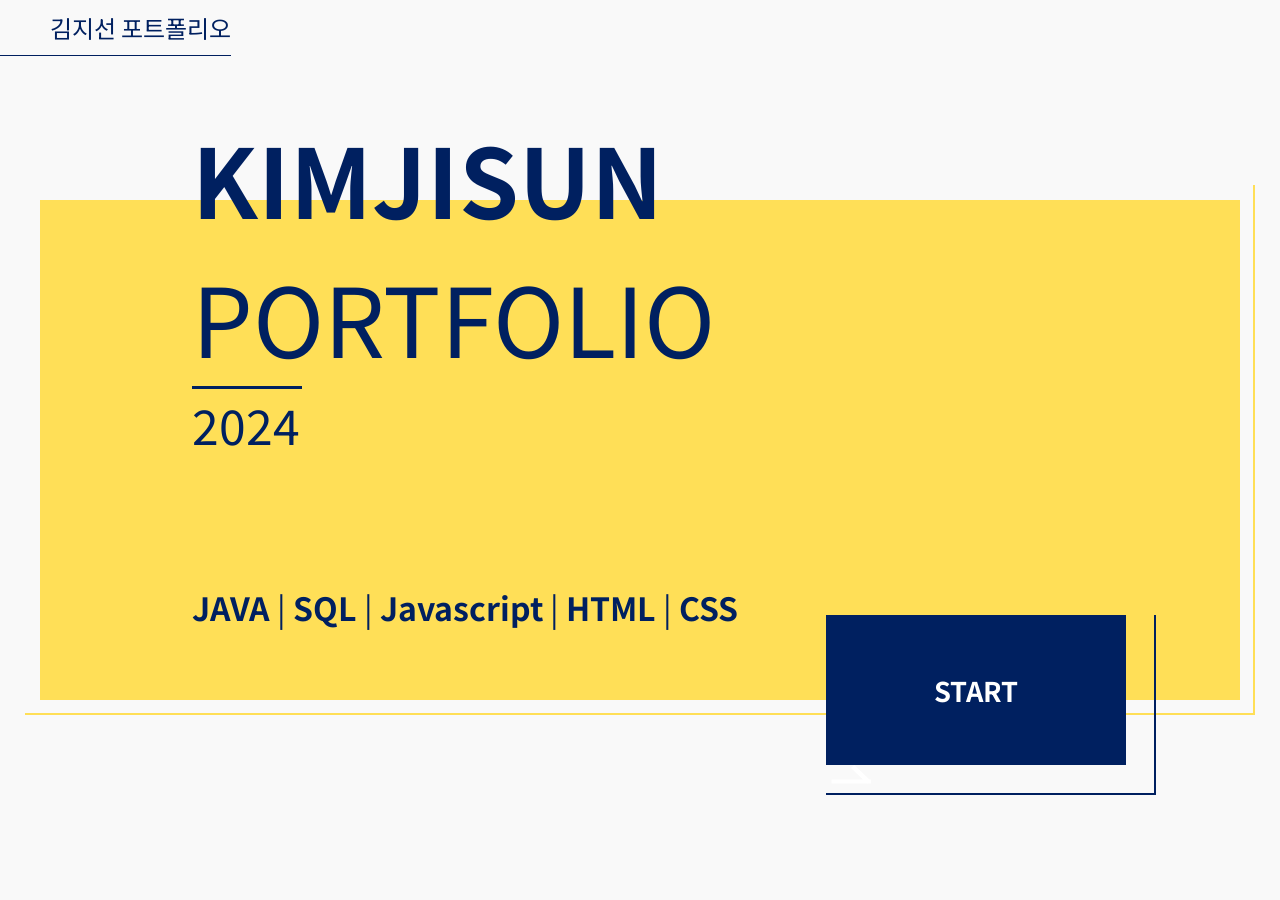
==== index.html @ 4e31b5ad "추가" ====
<!DOCTYPE html>
<html>
<head>
<meta charset="UTF-8">
<title>김지선 포트폴리오</title>
<meta name="viewport" content="width=device-width, initial-scale=1">
<link href="/css/style.css" rel="stylesheet">

</head>
<body>
	<section class="intro show-animation">
		<div class="sub color-main">
			김지선 포트폴리오
		</div>
		<div class="yellow-box">노랑이</div>
		<div class="yellow-box-back">노랑이 백</div>
		<div class="navy-box-back">파랑이 백</div>
		<div class="navy-box">START<img src="/images/arrow.png" alt="arrow"></div>
		<div class="title-box color-main">
			<strong>KIMJISUN</strong><br/>
			PORTFOLIO
			<div class="bar"></div>
			<div class="year">2024</div>
		</div>
		<div class="sub-title-box color-main">
		<strong>JAVA</strong>  |  <strong>SQL</strong>  |  <strong>Javascript</strong>  |  <strong>HTML</strong>  |  <strong>CSS</strong>
		</div>
	</section>
	<div class="site-body">
		<header class="top-header">
			<div class="container d-flex align-items-center">
				<h1>jisun's Portfolio</h1>
				<ul class="menu-list">
					<li><a href="#introduction_section">About Me</a></li>
					<li><a href="#skill-section">Skill</a></li>
					<li><a href="#project01-section">Project</a></li>
					<li><a href="#experience-section">Career</a></li>
				</ul>
			</div>
		</header>
		<section class="introduction" id="introduction_section">
			<div class="container">
				<div class="sub color-main">
				01. Introduction
				</div>
				<h4 class="section-title">About Me</h4>
				<div class="basic-box">
					<div class="profile">
						<div class="profile-img-box">
							<img src="/images/profile.jpg" alt="사진">
						</div>
						<div class="profile-text color-main">
							<strong><span class="name">김지선</span> 1994.07.21</strong><br/>
							<span class="etc">phone</span> <strong><a href="tel:01056685963">010.5668.5963</a></strong><br/>
							<span class="etc">email</span> <strong><a href="mailto:wltjs5963@naver.com">wltjs5963@naver.com</a></strong>
						</div>
					</div>
					<div class="profile-comment">
					<img src="/images/etc.png" alt="꾸밈">
					안녕하세요. 풀스택 개발자 김지선입니다.<br/>
					웹디자이너로 근무하며 개발자들과의 협업을 통해 개발자들의 기능 구현 능력과 작업 과정에 매력을 느꼈습니다.<br/>
					이직을 준비하면서 웹 개발 분야에 도전하였고, 현재는 기획부터 디자인, 기능 구현까지 모두 할 수 있는 풀스택 개발자로 성장했습니다.<br/>
					<span class="point-line color-main">사회경험을 통해 쌓은 의사소통을 더해서 맡은 업무를 성실히 수행하며 회사에 기여하는 개발자가 되겠습니다.</span><br/>
					감사합니다.
					</div>
				</div>
			</div>
		</section>
		<section class="skill-section" id="skill-section">
			<div class="container">
				<div class="sub color-main">
				01. Introduction
				</div>
				<h4 class="section-title">Skill</h4>
				<div class="basic-box">
					<div class="skill">
						<img src="/images/java.png" alt="java">
						<div class="skill-bar-wrap">
							<div class="skill-bar" style="--bar-width: 60%;"></div>
							<div class="skill-bar-ment">JAVA 60%</div>
						</div>
					</div>
					<div class="skill">
						<img src="/images/mariadb.png" alt="mariadb">
						<div class="skill-bar-wrap">
							<div class="skill-bar" style="--bar-width: 60%;"></div>
							<div class="skill-bar-ment">mariaDB 60%</div>
						</div>
					</div>
					<div class="skill">
						<img src="/images/css.png" alt="css">
						<div class="skill-bar-wrap">
							<div class="skill-bar" style="--bar-width: 90%;"></div>
							<div class="skill-bar-ment">HTML/CSS 90%</div>
						</div>
					</div>
					<div class="skill">
						<img src="/images/js.png" alt="js">
						<div class="skill-bar-wrap">
							<div class="skill-bar" style="--bar-width: 70%;"></div>
							<div class="skill-bar-ment">javaScript 70%</div>
						</div>
					</div>
					<div class="skill">
						<img src="/images/jsp.png" alt="jsp/thymeleaf">
						<div class="skill-bar-wrap">
							<div class="skill-bar" style="--bar-width: 70%;"></div>
							<div class="skill-bar-ment">jsp/thymeleaf 70%</div>
						</div>
					</div>
					<div class="skill">
						<img src="/images/spring.png" alt="SpringBoot">
						<div class="skill-bar-wrap">
							<div class="skill-bar" style="--bar-width: 70%;"></div>
							<div class="skill-bar-ment">SpringBoot 70%</div>
						</div>
					</div>
					<div class="skill">
						<img src="/images/mybatis.png" alt="mybatis/JPA">
						<div class="skill-bar-wrap">
							<div class="skill-bar" style="--bar-width: 70%;"></div>
							<div class="skill-bar-ment">mybatis/JPA 70%</div>
						</div>
					</div>
				</div>
			</div>
		</section>
		<section class="project01-section" id="project01-section">
			<div class="container">
				<div class="sub color-main">
				02. Project
				</div>
				<h4 class="section-title">우리동네과일가게 - 쇼핑몰</h4>
				<div class="basic-box">
					<div class="d-flex align-items-center">
				      <div class="kind_wrap"  id="slider-1">
				        <div class="kind_slider">
				          <ul class="slider">
				            <li><img src="./images/slide/img_0-1.PNG" alt="샘플이미지1"></li>
				            <li><img src="./images/slide/img_0-2.PNG" alt="샘플이미지2"></li>
				            <li><img src="./images/slide/img_0-3.PNG" alt="샘플이미지3"></li>
				            <li><img src="./images/slide/img_0-4.PNG" alt="샘플이미지4"></li>
				            <li><img src="./images/slide/img_0-5.PNG" alt="샘플이미지5"></li>
				          </ul>
				        </div>
				        <div class="arrow">
				          <a href="#" class="prev">◀</a>
				          <a href="#" class="next">▶</a>
				        </div>
		      		</div>
			      	<div class="content-box">
			      		<div class="line">
			      			<div class="item">소개</div>
			      			<div class="text">
			      					과일가게에서 운영하는 과일 판매 쇼핑몰 제작
			      			</div>
			      		</div>
			      		<div class="line">
			      			<div class="item">제작기간</div>
			      			<div class="text">
			      					7일
			      			</div>
			      		</div>
			      		<div class="line">
			      			<div class="item">핵심기능</div>
			      			<div class="text">
			      					상품 장바구니에 담기, 상품 검색, 상품 구매
			      			</div>
			      		</div>
			      		<div class="line">
			      			<span class="tag">SpringBoot</span>
			      			<span class="tag">SpringSecurity</span>
			      			<span class="tag">MariaDB</span>
			      			<span class="tag">Thymeleaf</span>
			      			<span class="tag">mybatis</span>
			      		</div>
			      		<div class="line">
			      			<a href="https://drive.google.com/file/d/1NbhQwhtut15a9kj9D0wKoDrqvkrarnSx/view?usp=sharing" target="_blank" class="btn btn-pdf">상세보기(PDF)</a>
			      			<a href="https://github.com/kimjisun5963/shoppingMall" target="_blank" class="btn btn-github">GitHub</a>
			      		</div>
			      	</div>
		      	</div>
		      	<div class="last-text">
			      	<div class="line">
			      		<div class="text">
			      		개인 프로젝트로 관리자가 운영하는 쇼핑몰을 구현.<br/>
과일가게라는 컨셉으로 여러 종류의 과일들을 판매자가 업로드 하고 쇼핑몰 회원이 장바구니에 담고 상품을
구매할 수 있는 사이트를 제작. <br/>
<span class="point-line color-main">기본적인 CRUD 기능을 숙련하였고 새롭게 학습한 Spring Security의 인증, 인가를 적용함.</span>

			      		</div>
			      	</div>
			      </div>
	      	   </div>
	      </div>
		</section>
		<section class="project02-section">
			<div class="container">
				<div class="sub color-main">
				03. Team Project
				</div>
				<h4 class="section-title">1차 mini project - 휴먼 클라우드 웹(잡스)</h4>
				<div class="basic-box">
					<div class="d-flex align-items-center">
				      <div class="kind_wrap"  id="slider-2">
				        <div class="kind_slider">
				          <ul class="slider">
				          	<li><img src="/images/slide/1-0.png" alt="샘플이미지0"></li>
				            <li><img src="/images/slide/1-1.PNG" alt="샘플이미지1"></li>
				            <li><img src="/images/slide/1-2.PNG" alt="샘플이미지2"></li>
				            <li><img src="/images/slide/1-3.PNG" alt="샘플이미지3"></li>
				            <li><img src="/images/slide/1-4.PNG" alt="샘플이미지4"></li>
				          </ul>
				        </div>
				        <div class="arrow">
				          <a href="#" class="prev">◀</a>
				          <a href="#" class="next">▶</a>
				        </div>
		      		</div>
			      	<div class="content-box">
			      		<div class="line">
			      			<div class="item">소개</div>
			      			<div class="text">
			      					휴먼 클라우드 이력관리 플렛폼(잡스)<br/>
구직자와 기업사이의 지원공고와 이력서를 제공하여 고용을 이어주는 플렛폼제작

			      			</div>
			      		</div>
			      		<div class="line">
			      			<div class="item">제작기간</div>
			      			<div class="text">
			      					2주(2024.05.13 ~ 2024.05.24)
			      			</div>
			      		</div>
			      		<div class="line">
			      			<div class="item">인원</div>
			      			<div class="text">
			      					5명
			      			</div>
			      		</div>
			      		<div class="line">
			      			<div class="item">핵심기능</div>
			      			<div class="text">
			      					이력서 작성과 지원하기/ 공고 작성과 지원결과 알림
			      			</div>
			      		</div>
			      		<div class="line">
			      			<span class="tag">SpringBoot</span>
			      			<span class="tag">MariaDB</span>
			      			<span class="tag">JSP</span>
			      			<span class="tag">mybatis</span>
			      		</div>
			      		<div class="line">
			      			<a href="https://drive.google.com/file/d/1m5_Wf7euJl7YcOVK_bX60b66kW8CTUpl/view?usp=sharing" target="_blank" class="btn btn-pdf">상세보기(PDF)</a>
			      			<a href="https://github.com/kimjisun5963/ws_mini_jobs" target="_blank" class="btn btn-github">GitHub</a>
			      		</div>
			      	</div>
		      	</div>
		      	<div class="last-text">
			      	<div class="line">
			      		<div class="text">
			      		기업 내 정보 수정, 기업 공고 작성, 공고 리스트, 공고 수정, 공고 스크랩 공고 지원하기, 공고 마감하기, 지원 결과 
저장하기 등 <br/><span class="point-line color-main">기업 마이페이지와 웹페이지 전반적인 구조와 CSS 적용</span><br/>
공고와 관련된 최대 <span class="point-line color-main">3개 테이블을 Join</span>하여 사용
			      		</div>
			      	</div>
			      </div>
	      	   </div>
	      </div>
		</section>
		<section class="project03-section">
			<div class="container">
				<div class="sub color-main">
				03. Team Project
				</div>
				<h4 class="section-title">2차 mini project – RestAPI서버(원픽)</h4>
				<div class="basic-box">
					<div class="d-flex align-items-center">
				      <div class="kind_wrap"  id="slider-3">
				        <div class="kind_slider">
				          <ul class="slider">
				          	<li><img src="/images/slide/2-0.png" alt="샘플이미지0"></li>
				            <li><img src="/images/slide/2-1.PNG" alt="샘플이미지1"></li>
				            <li><img src="/images/slide/2-2.PNG" alt="샘플이미지2"></li>
				            <li><img src="/images/slide/2-3.PNG" alt="샘플이미지3"></li>
				            <li><img src="/images/slide/2-4.PNG" alt="샘플이미지4"></li>
				          </ul>
				        </div>
				        <div class="arrow">
				          <a href="#" class="prev">◀</a>
				          <a href="#" class="next">▶</a>
				        </div>
		      		</div>
			      	<div class="content-box">
			      		<div class="line">
			      			<div class="item">소개</div>
			      			<div class="text">
			      					휴먼 클라우드 이력관리 플렛폼(원픽)<br/>
구직자와 기업사이의 지원공고와 이력서를 제공하여 고용을 이어주는 
플렛폼을 RestAPI를 이용해서 view 서버와 rest 서버로 제작


			      			</div>
			      		</div>
			      		<div class="line">
			      			<div class="item">제작기간</div>
			      			<div class="text">
			      					2주(2024.06.07 ~ 2024.06.20)
			      			</div>
			      		</div>
			      		<div class="line">
			      			<div class="item">인원</div>
			      			<div class="text">
			      					5명
			      			</div>
			      		</div>
			      		<div class="line">
			      			<div class="item">핵심기능</div>
			      			<div class="text">
			      					이력서 작성과 지원하기/ 공고 작성과 지원결과 알림
			      			</div>
			      		</div>
			      		<div class="line">
			      			<span class="tag">SpringBoot</span>
			      			<span class="tag">MariaDB</span>
			      			<span class="tag">css</span>
			      			<span class="tag">javaScript</span>
			      			<span class="tag">Thymeleaf</span>
			      			<span class="tag">JPA</span>
			      			<span class="tag">JWT</span>
			      			<span class="tag">SpringSecurity</span>
			      			<span class="tag">RESTAPI</span>
			      		</div>
			      		<div class="line">
			      			<a href="https://drive.google.com/file/d/1Akx_9ZywNQ69rWRv4Zbit8aM6mLDatQD/view?usp=sharing" target="_blank" class="btn btn-pdf">상세보기(PDF)</a>
			      			<a href="https://github.com/kimjisun5963/mini2" target="_blank" class="btn btn-github">GitHub</a>
			      		</div>
			      	</div>
		      	</div>
		      	<div class="last-text">
			      	<div class="line">
			      		<div class="text">
			      		<span class="point-line color-main">Jwt 적용으로 토큰 값 생성, localStorage 저장과 security 적용으로 로그인 기능 구현,</span><br/>
회원가입, 회원정보수정, 공고 검색, 통합 검색 등 구현<br/>
<span class="point-line color-main">팀장으로서 책임감을 가지고 프로젝트 일정관리와 분위기 조성, 팀워크를 위해 노력함</span>
			      		</div>
			      	</div>
			      </div>
	      	   </div>
	      </div>
		</section>
		<section class="project04-section">
			<div class="container">
				<div class="sub color-main">
				03. Team Project
				</div>
				<h4 class="section-title">3차 파이널프로젝트 – 중계플랫폼 웹/앱(견강할고양)</h4>
				<div class="basic-box">
					<div class="d-flex align-items-center">
				      <div class="kind_wrap"  id="slider-4">
				        <div class="kind_slider">
				          <ul class="slider">
				          	<li><img src="/images/slide/3-0.png" alt="샘플이미지0"></li>
							<!--
				            <li><img src="/images/slide/3-1.png" alt="샘플이미지1"></li>
				            <li><img src="/images/slide/3-2.png" alt="샘플이미지2"></li>
				            <li><img src="/images/slide/3-3.png" alt="샘플이미지3"></li>
				            <li><img src="/images/slide/3-4.png" alt="샘플이미지4"></li>
							-->
				          </ul>
				        </div>
				        <div class="arrow">
				          <a href="#" class="prev">◀</a>
				          <a href="#" class="next">▶</a>
				        </div>
		      		</div>
			      	<div class="content-box">
			      		<div class="line">
			      			<div class="item">소개</div>
			      			<div class="text">
			      					동물병원과 반려인 사이 병원 예약 중계 플랫폼,<br/>
내 주변 동물병원 조회 기능과 제휴 병원 진료예약 서비스 제공.
제휴 병원에서는 자체 포인트를 사용하거나 쿠폰을 사용할 수 있음
			      			</div>
			      		</div>
			      		<div class="line">
			      			<div class="item">제작기간</div>
			      			<div class="text">
			      					5주(2024.07.03 ~ 2024.08.05)
			      			</div>
			      		</div>
			      		<div class="line">
			      			<div class="item">인원</div>
			      			<div class="text">
			      					5명
			      			</div>
			      		</div>
			      		<div class="line">
			      			<div class="item">핵심기능</div>
			      			<div class="text">
			      					위치기반 동물병원 조회, 동물병원 진료 예약 서비스 
			      			</div>
			      		</div>
			      		<div class="line">
			      			<span class="tag">SpringBoot</span>
			      			<span class="tag">MariaDB</span>
			      			<span class="tag">css</span>
			      			<span class="tag">javaScript</span>
			      			<span class="tag">Thymeleaf</span>
			      			<span class="tag">JPA</span>
			      			<span class="tag">JWT</span>
			      			<span class="tag">SpringSecurity</span>
			      			<span class="tag">RESTAPI</span>
			      		</div>
			      		<div class="line">
			      			<a href="" onclick="preparing()" class="btn btn-pdf">상세보기(PDF)</a>
			      			<a href="" onclick="preparing()" class="btn btn-github">GitHub</a>
			      		</div>
			      	</div>
		      	</div>
		      	<div class="last-text">
			      	<div class="line">
			      		<div class="text">
			      		병원 의사별 진료 일정 비활성화 기능, 관리자 회원관리, 대시보드(차트) 페이지 제작<br/>
현재 프로젝트 진행 중-

			      		</div>
			      	</div>
			      </div>
	      	   </div>
	      </div>
		</section>
		<section class="experience-section" id="experience-section">
			<div class="container">
				<div class="sub color-main">
				03. Career
				</div>
			
				<div class="basic-box">
					<div class="d-flex align-items-center">
				     <div class="logo-box">
				     	<img src="/images/slide/4-0.png" alt="로고">
				     </div>
			      	<div class="content-box">
			      		<div class="line">
			      			<div class="item">회사</div>
			      			<div class="text">
			      					㈜에프피하우스
			      			</div>
			      		</div>
			      		<div class="line">
			      			<div class="item">소개</div>
			      			<div class="text">
			      					보험설계사의 업무를 돕는 고객관리시스템(CRM)과 책자, 명함 제작 등 관련 서비스 운영 + 기타 외주 작업
			      			</div>
			      		</div>
			      		<div class="line">
			      			<div class="item">주요업무</div>
			      			<div class="text">
			      					디자인팀으로 시스템 기획 및 구성, 편집디자인, 웹페이지 디자인, 컨텐츠 디자인 퍼플리싱 작업
			      			</div>
			      		</div>
			      		<div class="line">
			      			<div class="item">근무기간</div>
			      			<div class="text">
			      					2018.03 ~ 2023.12
			      			</div>
			      		</div>
			      		<div class="line">
			      			<a href="https://drive.google.com/file/d/1c_NGjI8KLIhg-3sjx99hQpyOdVMKV2Vk/view?usp=sharing"  target="_blank" class="btn btn-pdf">상세보기(PDF)</a>
			      		</div>
			      	</div>
		      	</div>
		      	<hr class="grid"/>
		      	<h4 class="section-title mb-10">고객관리프로그램 - 보케어</h4>
					<div class="d-flex align-items-center">
				      <div class="kind_wrap"  id="slider-5">
				        <div class="kind_slider">
				          <ul class="slider">
				            <li><img src="/images/slide/4-1.PNG" alt="샘플이미지1"></li>
				            <li><img src="/images/slide/4-2.PNG" alt="샘플이미지2"></li>
				            <li><img src="/images/slide/4-3.PNG" alt="샘플이미지3"></li>
				            <li><img src="/images/slide/4-4.PNG" alt="샘플이미지4"></li>
				          </ul>
				        </div>
				        <div class="arrow">
				          <a href="#" class="prev">◀</a>
				          <a href="#" class="next">▶</a>
				        </div>
		      		</div>
			      	<div class="content-box">
			      		<div class="line">
			      			<div class="item">회사</div>
			      			<div class="text">
			      					㈜에프피하우스
			      			</div>
			      		</div>
			      		<div class="line">
			      			<div class="item">소개</div>
			      			<div class="text">
			      					보험설계사의 업무를 돕는 고객관리시스템(CRM)과 책자, 명함 제작 등
			      			</div>
			      		</div>
			      		<div class="line">
			      			<div class="item">주요업무</div>
			      			<div class="text">
			      					디자인팀으로 시스템 기획 및 구성, 웹페이지 디자인, 컨텐츠 디자인 퍼플리싱 작업
			      			</div>
			      		</div>
			      		<div class="line">
			      			<div class="item">기간</div>
			      			<div class="text">
			      					2018.03 ~ 2023.12
			      			</div>
			      		</div>
			      		<div class="line">
			      			<a href="https://www.bocare.co.kr" target="_blank" class="btn btn-github">홈페이지</a>
			      		</div>
			      	</div>
		      	</div>
		      <hr class="grid"/>
		      	<h4 class="section-title mb-10">홈페이지리뉴얼 - 유니테크노</h4>
					<div class="d-flex align-items-center">
				      <div class="kind_wrap"  id="slider-6">
				        <div class="kind_slider">
				          <ul class="slider">
				          	<li><img src="/images/slide/6-0.png" alt="샘플이미지0"></li>
				            <li><img src="/images/slide/6-1.PNG" alt="샘플이미지1"></li>
				            <li><img src="/images/slide/6-2.PNG" alt="샘플이미지2"></li>
				            <li><img src="/images/slide/6-3.PNG" alt="샘플이미지3"></li>
				          </ul>
				        </div>
				        <div class="arrow">
				          <a href="#" class="prev">◀</a>
				          <a href="#" class="next">▶</a>
				        </div>
		      		</div>
			      	<div class="content-box">
			      		<div class="line">
			      			<div class="item">회사</div>
			      			<div class="text">
			      				(주)유니테크노
			      			</div>
			      		</div>
			      		<div class="line">
			      			<div class="item">소개</div>
			      			<div class="text">
			      					 자동차 MOTOR 조립부품전문 생산업체
			      			</div>
			      		</div>
			      		<div class="line">
			      			<div class="item">주요업무</div>
			      			<div class="text">
			      				리뉴얼 홈페이지 전반적인 디자인 및 퍼블리싱 작업
			      			</div>
			      		</div>
			      		
			      		<div class="line">
			      			<a href="https://www.unitekno.co.kr" target="_blank" class="btn btn-github">홈페이지</a>
			      		</div>
			      	</div>
		      	</div>
		       <hr class="grid"/>
		      	<h4 class="section-title mb-10">홈페이지 제작 - 다오</h4>
					<div class="d-flex align-items-center">
				      <div class="kind_wrap"  id="slider-7">
				        <div class="kind_slider">
				          <ul class="slider">
				          	<li><img src="/images/slide/5-0.png" alt="샘플이미지0"></li>
				            <li><img src="/images/slide/5-1.PNG" alt="샘플이미지1"></li>
				            <li><img src="/images/slide/5-2.PNG" alt="샘플이미지2"></li>
				            <li><img src="/images/slide/5-3.PNG" alt="샘플이미지3"></li>
				            <li><img src="/images/slide/5-4.PNG" alt="샘플이미지4"></li>
				          </ul>
				        </div>
				        <div class="arrow">
				          <a href="#" class="prev">◀</a>
				          <a href="#" class="next">▶</a>
				        </div>
		      		</div>
			      	<div class="content-box">
			      		<div class="line">
			      			<div class="item">회사</div>
			      			<div class="text">
			      				함께가는길협동조합
			      			</div>
			      		</div>
			      		<div class="line">
			      			<div class="item">소개</div>
			      			<div class="text">
			      					픽업 택배회사 다오
			      			</div>
			      		</div>
			      		<div class="line">
			      			<div class="item">주요업무</div>
			      			<div class="text">
			      				홈페이지 디자인 및 퍼블리싱 작업
			      			</div>
			      		</div>
			      		
			      		<div class="line">
			      			<a href="https://da-o.co.kr/index.aspx" target="_blank" class="btn btn-github">홈페이지</a>
			      		</div>
			      	</div>
		      	</div>
	      </div>
	      </div>
		</section>
		
	</div>
	<script src="/js/main.js"></script>
</body>
</html>
---- css/style.css ----
@charset "UTF-8";
@import url('https://fonts.googleapis.com/css2?family=Noto+Sans+KR:wght@100..900&display=swap');

@keyframes fadein {
    from { opacity: 0; }
    to { opacity: 1; }
}

@keyframes fadeout {
    from { opacity: 1; }
    to { opacity: 0; }
}

* {
    margin: 0;
    padding: 0;
    box-sizing: border-box;
}

body {
    color: #222;
    font-family: "Noto Sans KR", sans-serif;
}

a {
    color: #222;
    text-decoration: none;
}

.container {
    width: 100%;
    max-width: 1200px;
    margin: 0 auto;
}

.d-flex {
    display: flex;
}

.align-items-center {
    align-items: center;
}

img {
    display: block;
    width: 100%;
    height: auto;
}

.intro {
    width: 100vw;
    height: 100vh;
    background-color: #f9f9f9;
    position: relative;
    z-index: 99999;
}

.color-main {
    color: #002060 !important;
}

.intro .sub {
    padding: 10px 0;
    padding-left: 50px;
    border-bottom: 1px solid #002060;
    position: absolute;
    top: 0;
    left: 0;
    font-size: 1.5rem;
}
.container .sub{
	margin-bottom:20px;
}
.yellow-box {
    width: 1200px;
    height: 500px;
    background-color: #ffdf57;
    position: absolute;
    top: 50%;
    left: 50%;
    margin-top: -250px;
    margin-left: -600px;
    text-indent: -9999px;
}

.yellow-box-back {
    width: 1230px;
    height: 530px;
    border-right: 2px solid #ffdf57;
    border-bottom: 2px solid #ffdf57;
    position: absolute;
    top: 50%;
    left: 50%;
    margin-top: -265px;
    margin-left: -615px;
    text-indent: -9999px;
}

.navy-box {
    width: 300px;
    height: 150px;
    background-color: #002060;
    position: absolute;
    bottom: 15%;
    right: 12%;
    color: #fff;
    font-size: 1.7rem;
    text-align: center;
    line-height: 150px;
    font-weight: bold;
    cursor: pointer;
}

.navy-box img {
    width: 50px;
    margin-bottom: 8px;
}

.navy-box-back {
    width: 330px;
    height: 180px;
    border-right: 2px solid #002060;
    border-bottom: 2px solid #002060;
    position: absolute;
    bottom: 15%;
    right: 12%;
    margin-bottom: -30px;
    margin-right: -30px;
    text-indent: -9999px;
}

.title-box {
    position: absolute;
    top: 12%;
    left: 15%;
    font-size: 6rem;
}

.show-animation {
    animation: fadein 3s forwards;
    visibility: visible;
    opacity: 1;
}

.hidden-animation {
    animation: fadeout 1s forwards;
    visibility: hidden;
    opacity: 0;
}

.fade-in {
    opacity: 0;
    transition: opacity 1s ease-in;
}

.fade-in.visible {
    opacity: 1;
}

.title-box .bar {
    width: 110px;
    height: 3px;
    background-color: #002060;
}

.title-box .year {
    font-size: 3rem;
}

.sub-title-box {
    position: absolute;
    bottom: 30%;
    left: 15%;
    font-size: 2rem;
}

.site-body {
    display: none;
    background-color: #f9f9f9;
    position: relative;
}

.top-header {
    width: 100%;
    padding: 20px;
    border-bottom: 1px solid #fff;
    position: fixed;
    top: 0;
    left: 0;
    z-index: 9999;
    background-color: rgba(255, 255, 255, 0);
    transition: background-color 0.3s;
}

.menu-list {
    display: flex;
    list-style: none;
    margin-left: auto;
}

.menu-list li {
    padding: 0 20px;
}
.menu-list li:hover a{
    background-color: #ffdf57;
    color: #002060;
    font-weight: bold;
}
.point-line {
    background-color: #ffdf57;
    font-weight: bold;
}
.w-100{
	width:100%;
}
.btn{
	display:inline-block;
	text-decoration:none;
	padding:5px 15px;
	border-radius:5px;
	font-size:1rem;
}
.btn-pdf{
	border:1px solid #d10000;
	color:#d10000;
}
.btn-pdf:hover{
	background-color:#d10000;
	color:#fff;
}

.btn-github{
	border:1px solid #000;
	color:#000;
}

.btn-github:hover{
	background-color:#000;
	color:#fff;
}
/*01. Introduction*/
.site-body section {
    padding: 30px 0;
}

.introduction {
    padding-top: 120px !important;
}

.section-title {
    font-size: 2rem;
    margin-bottom:10px;
}

.basic-box {
    background-color: #fff;
    border-radius: 20px;
    padding: 50px;
}

.profile {
    display: flex;
    align-items: center;
}

.profile .profile-img-box {
    width: 150px;
    border-radius: 10px;
    overflow: hidden;
}

.profile .profile-text {
    font-size: 1.5rem;
    padding-left: 30px;
}
.profile .profile-text strong {
    display: block;
    margin-bottom: 15px;
}

.profile .profile-text .name {
    font-size: 1.8rem;
    margin-right:20px;
}

.profile .profile-text .etc {
    display: inline-block;
    width: 100px;
}

.profile-comment img {
    width: 40px;
    margin: 10px 0;
}

.profile-comment {
    font-size: 1.2rem;
    line-height: 2rem;
}


.skill-section .skill {
    display: flex;
    align-items: center;
    margin-bottom: 20px;
}

.skill-section .skill img {
    width: 70px;
    margin-right: 30px;
}

@keyframes fill-bar {
    from { width: 0; }
    to { width: var(--bar-width); }
}

.skill-bar {
    width: 0;
    height: 30px;
    border-radius: 15px;
    background-color: #002060;
    transition: width 2s ease-in-out;
}

.skill-bar.animate {
    animation: fill-bar 2s forwards;
}

.skill-bar-wrap {
    position: relative;
    width: 100%;
}

.skill-bar-ment {
    position: absolute;
    top: 0;
    left: 0;
    width: 100%;
    height: 100%;
    display: flex;
    align-items: center;
    justify-content: left;
    background: rgba(255, 255, 255, 0.5);
    opacity: 0;
    transition: opacity 0.3s ease-in-out;
    font-size: 1rem;
    padding-left:20px;
    font-weight:bold;
    color:#fff;
}

.skill-bar-wrap:hover .skill-bar-ment {
    opacity: 1;
}

.kind_wrap {
  border: 1px solid #ccc; 
  width: 50%; 
  max-width: 800px; 
  /*margin: 0 auto; */
  position: relative;
}

.kind_wrap > .kind_slider {
  overflow: hidden;
}

.kind_wrap > .kind_slider .slider { 
  display: flex;
  transition: 0.5s;
}

.kind_wrap > .kind_slider .slider li {
  list-style: none;
  flex: 0 0 100%;
}

.kind_wrap > .kind_slider img {
  width: 100%;
  height: auto;
}

.kind_wrap .arrow > a.prev,
.kind_wrap .arrow > a.next {
  position: absolute; 
  top: 50%; 
  transform: translateY(-50%);
  background: rgba(0,0,0,0.5); 
  color: #fff;
  padding: 10px;
  text-decoration: none;
  border-radius: 50%;
  width: 30px;
  height: 30px;
}

.kind_wrap .arrow > a.prev {
  left: 10px; 
  font-size: 0.5rem;
}

.kind_wrap .arrow > a.next {
  right: 10px; 
  font-size: 0.5rem;
}

.content-box{
	 width:50%;	 
	 padding-left:30px;
	 color:#002060;
	 font-size:1.2rem;
}

.content-box .line{
	margin:10px 0;
}
.content-box .line::after {
    display: table;
    content: '';
    clear: both;
}

.content-box .line .item{
	width:110px;
	padding-right:10px;
	font-weight:bold;
	float:left;
}
.content-box .line .text{
	float:left;
}	

.last-text{
	width:100%;
}

.last-text .line{
	margin-top:20px;
}

.last-text .line .text{
	color:#002060;
	font-size:1.2rem;
	line-height:2rem;
}	
.line .tag{
	font-size:1rem;
	display:inline-block;
	padding:5px 15px;
	border-radius:50px;
	background-color:rgba(0,32,96,0.1);
	color:#002060;
	margin-right:5px;
	margin-bottom:5px;
}

.logo-box{
	width:50%;
}
.grid{
	border: 0;
  	height: 0;
  	border-top: 1px solid #ccc;
  	margin:30px 0;
}
.mb-10{
	margin-bottom:10px;
}

.mt-10{
	margin-top:10px;
}
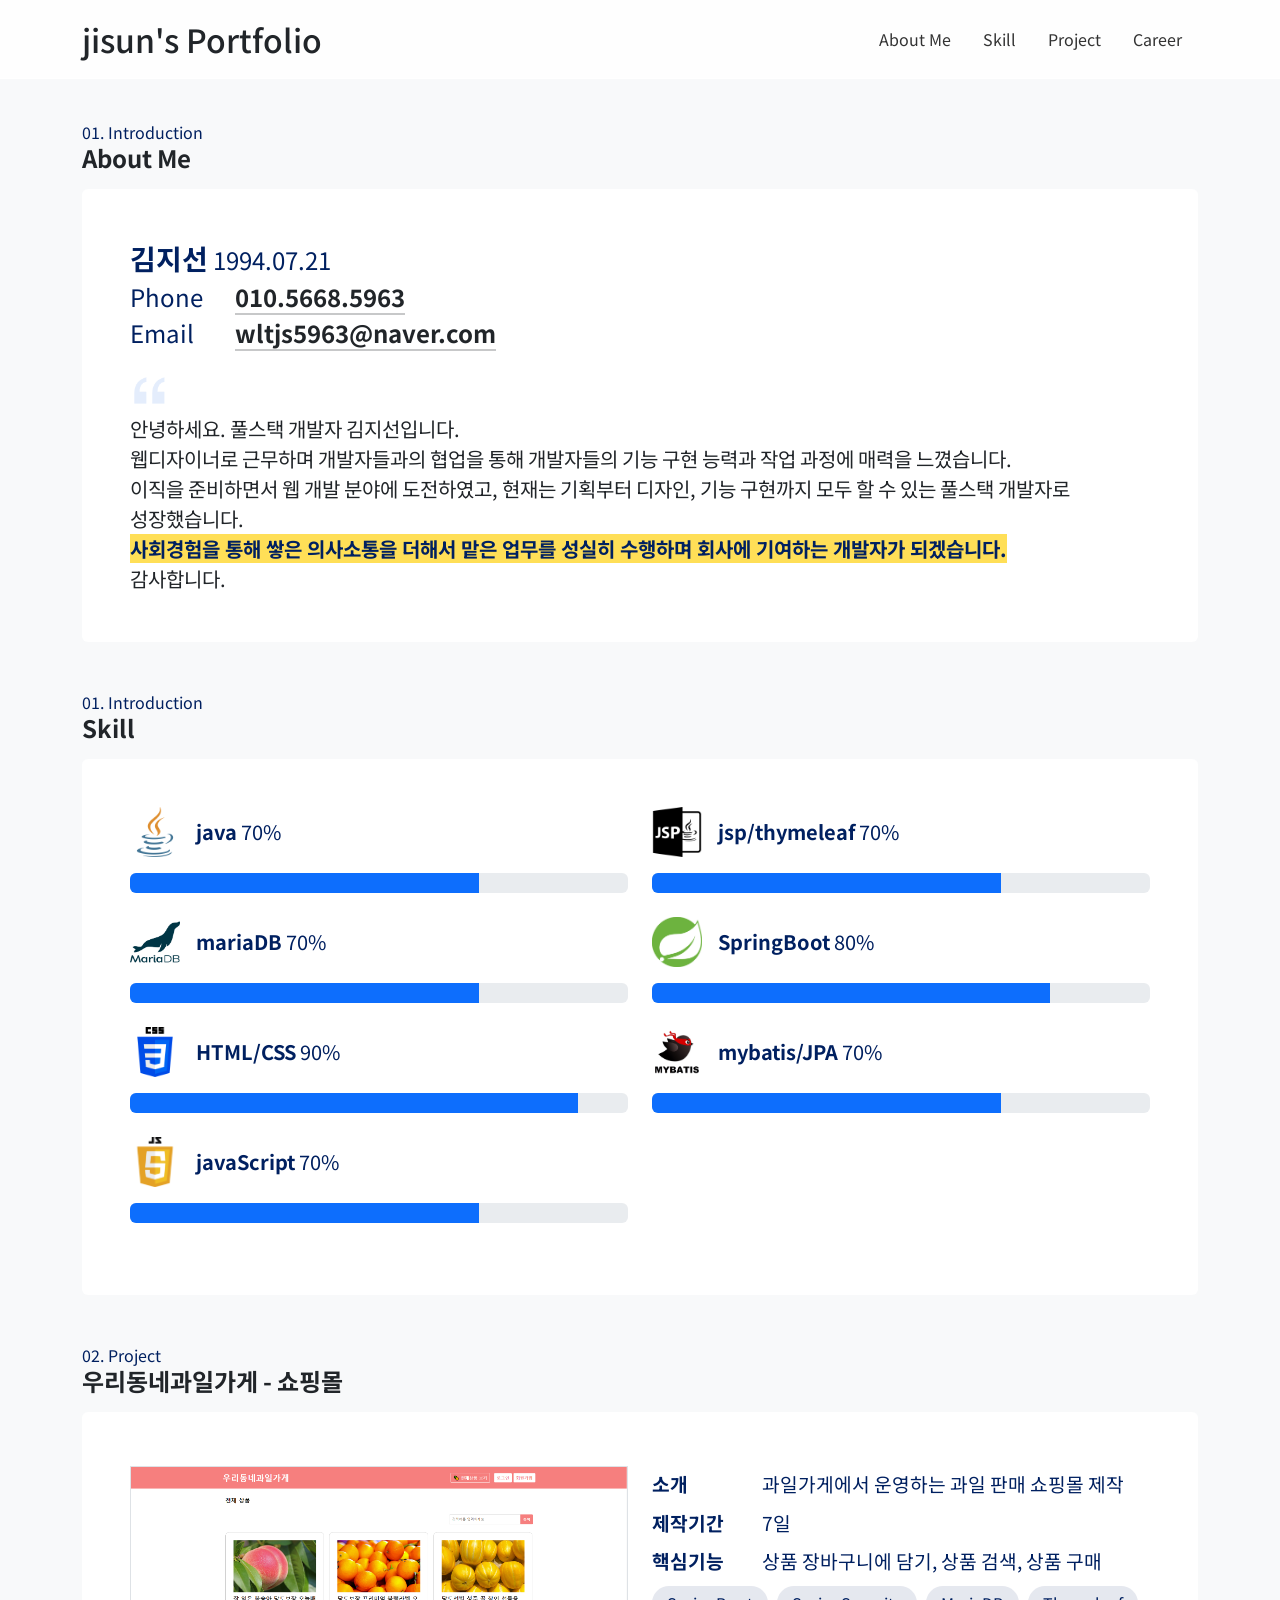
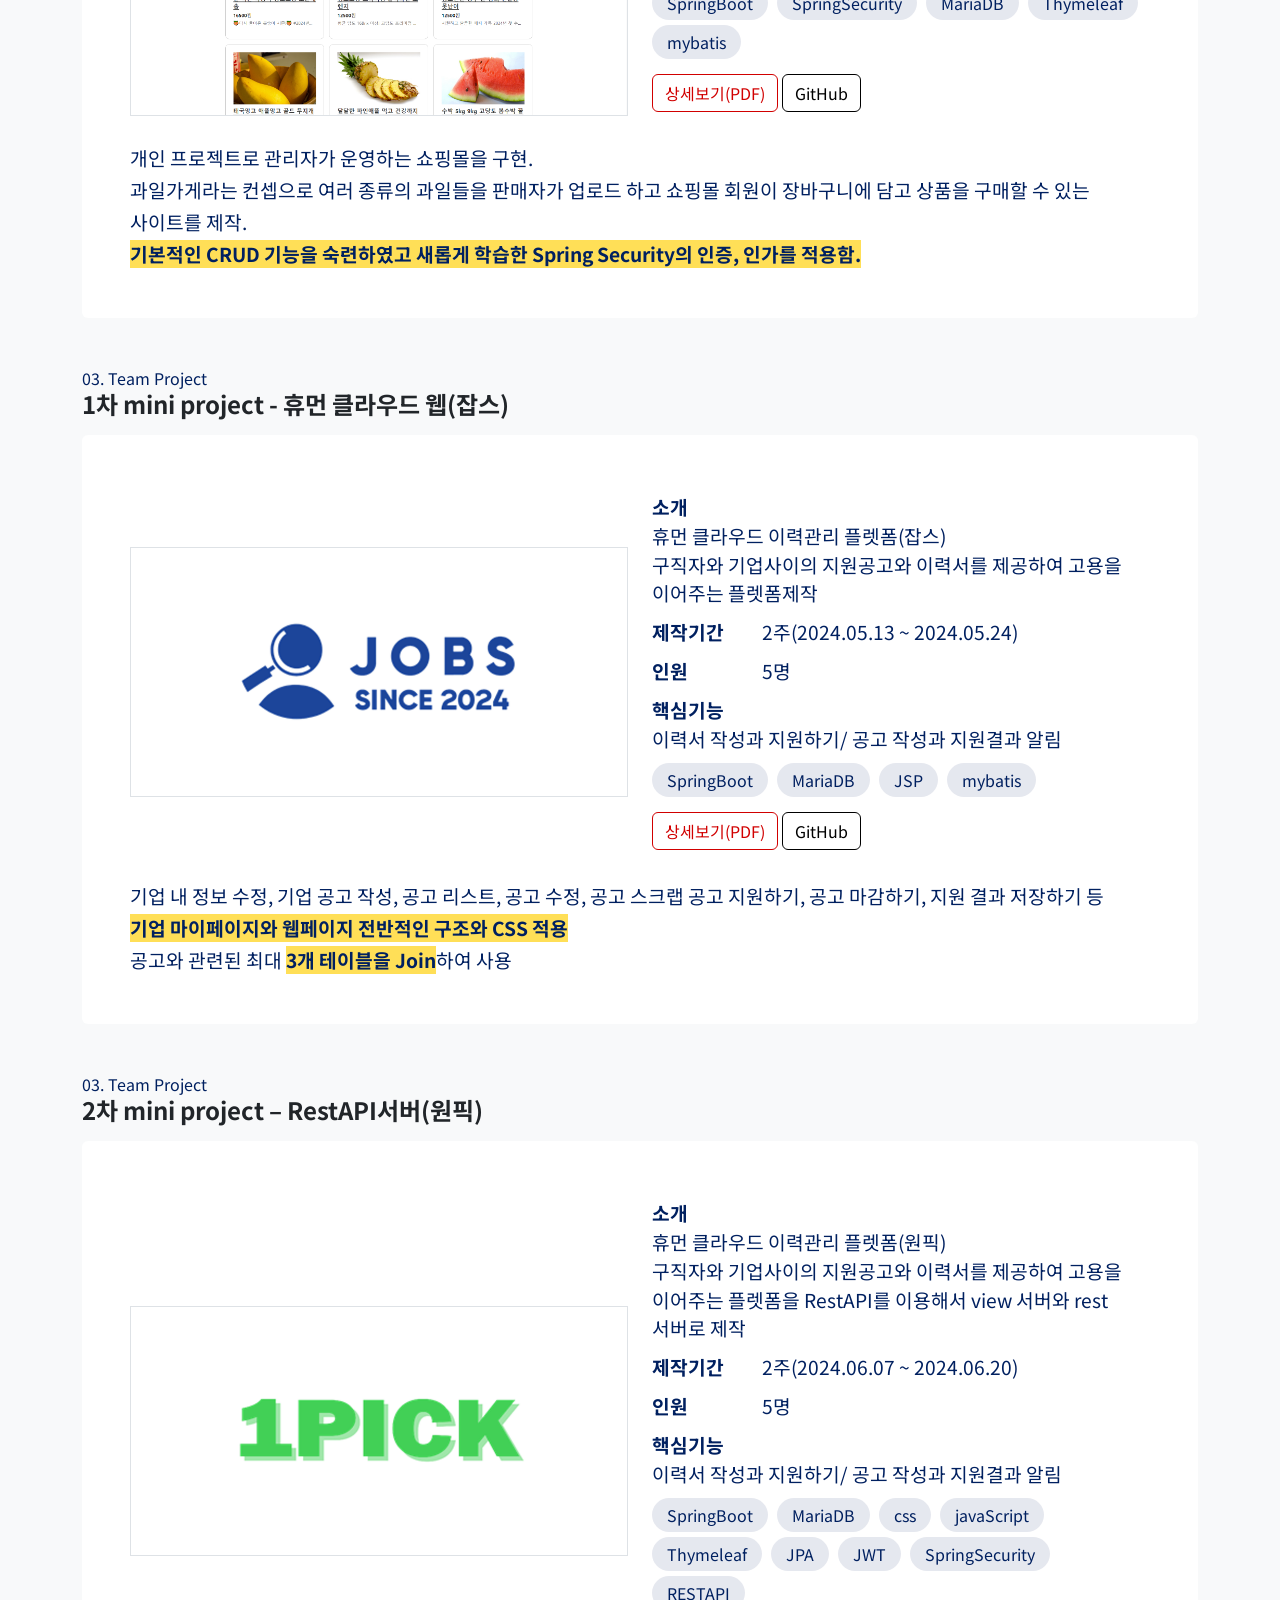
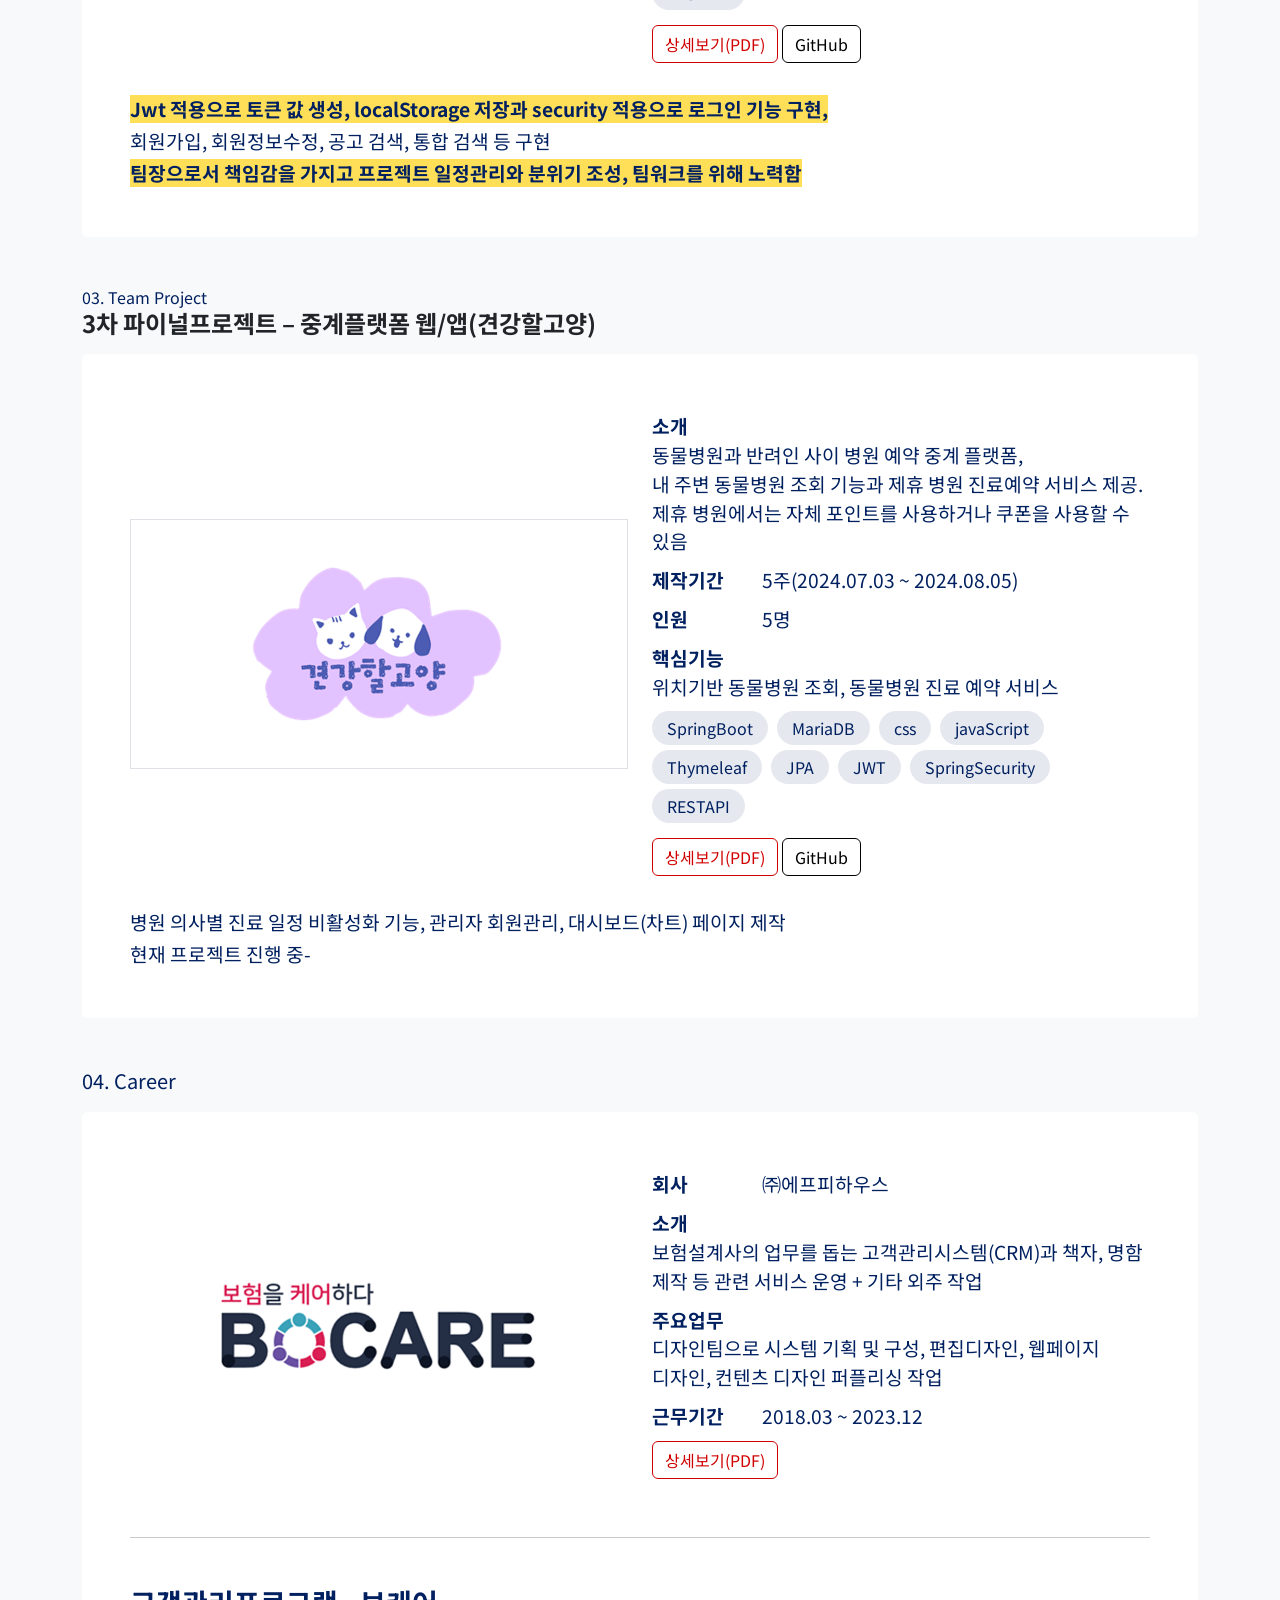
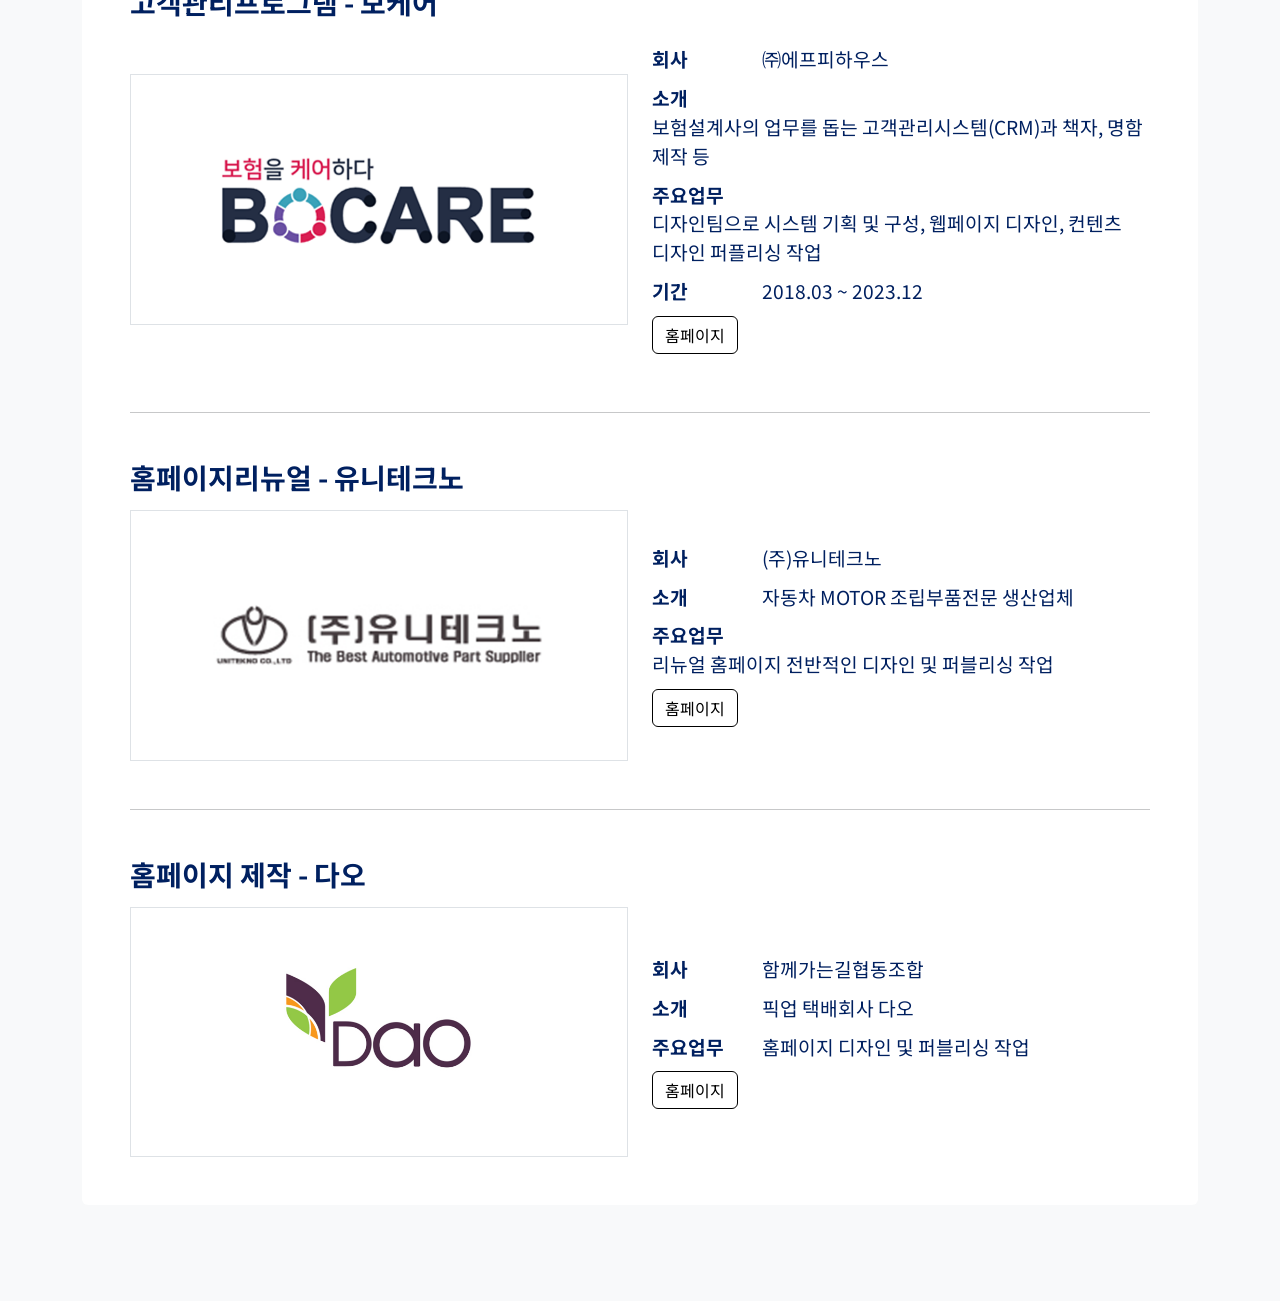
==== commit f35cd43d: "반응형으로 수정" ====
--- a/index.html
+++ b/index.html
@@ -1,613 +1,791 @@
 <!DOCTYPE html>
 <html>
+
 <head>
-<meta charset="UTF-8">
-<title>김지선 포트폴리오</title>
-<meta name="viewport" content="width=device-width, initial-scale=1">
-<link href="/css/style.css" rel="stylesheet">
-
+	<meta charset="UTF-8">
+	<title>김지선 포트폴리오</title>
+	<meta name="viewport" content="width=device-width, initial-scale=1">
+	<link href="/css/style.css" rel="stylesheet">
+	<link href="https://cdn.jsdelivr.net/npm/bootstrap@5.3.3/dist/css/bootstrap.min.css" rel="stylesheet"
+		integrity="sha384-QWTKZyjpPEjISv5WaRU9OFeRpok6YctnYmDr5pNlyT2bRjXh0JMhjY6hW+ALEwIH" crossorigin="anonymous">
 </head>
+<script>
+	document.addEventListener('DOMContentLoaded', function() {
+
+		document.querySelectorAll('.menu-list a').forEach(anchor => {
+            anchor.addEventListener('click', function(e) {
+                e.preventDefault();
+                document.querySelector(this.getAttribute('href')).scrollIntoView({
+                    behavior: 'smooth'
+                });
+            });
+        });
+	});
+</script>
 <body>
-	<section class="intro show-animation">
-		<div class="sub color-main">
-			김지선 포트폴리오
-		</div>
-		<div class="yellow-box">노랑이</div>
-		<div class="yellow-box-back">노랑이 백</div>
-		<div class="navy-box-back">파랑이 백</div>
-		<div class="navy-box">START<img src="/images/arrow.png" alt="arrow"></div>
-		<div class="title-box color-main">
-			<strong>KIMJISUN</strong><br/>
-			PORTFOLIO
-			<div class="bar"></div>
-			<div class="year">2024</div>
-		</div>
-		<div class="sub-title-box color-main">
-		<strong>JAVA</strong>  |  <strong>SQL</strong>  |  <strong>Javascript</strong>  |  <strong>HTML</strong>  |  <strong>CSS</strong>
-		</div>
-	</section>
-	<div class="site-body">
+	<div class="site-body bg-light">
 		<header class="top-header">
-			<div class="container d-flex align-items-center">
-				<h1>jisun's Portfolio</h1>
-				<ul class="menu-list">
-					<li><a href="#introduction_section">About Me</a></li>
-					<li><a href="#skill-section">Skill</a></li>
-					<li><a href="#project01-section">Project</a></li>
-					<li><a href="#experience-section">Career</a></li>
+			<div class="container d-lg-flex text-center text-lg-start align-items-center">
+				<h1 class="fs-2 mb-3 mb-lg-0">jisun's Portfolio</h1>
+				<ul class="menu-list mb-0 px-0 justify-content-center ms-lg-auto">
+					<li class="mx-3"><a href="#introduction_section">About Me</a></li>
+					<li class="mx-3"><a href="#skill-section">Skill</a></li>
+					<li class="mx-3"><a href="#project01-section">Project</a></li>
+					<li class="mx-3"><a href="#experience-section">Career</a></li>
 				</ul>
 			</div>
 		</header>
 		<section class="introduction" id="introduction_section">
 			<div class="container">
-				<div class="sub color-main">
-				01. Introduction
-				</div>
-				<h4 class="section-title">About Me</h4>
-				<div class="basic-box">
-					<div class="profile">
-						<div class="profile-img-box">
-							<img src="/images/profile.jpg" alt="사진">
-						</div>
-						<div class="profile-text color-main">
-							<strong><span class="name">김지선</span> 1994.07.21</strong><br/>
-							<span class="etc">phone</span> <strong><a href="tel:01056685963">010.5668.5963</a></strong><br/>
-							<span class="etc">email</span> <strong><a href="mailto:wltjs5963@naver.com">wltjs5963@naver.com</a></strong>
-						</div>
-					</div>
-					<div class="profile-comment">
-					<img src="/images/etc.png" alt="꾸밈">
-					안녕하세요. 풀스택 개발자 김지선입니다.<br/>
-					웹디자이너로 근무하며 개발자들과의 협업을 통해 개발자들의 기능 구현 능력과 작업 과정에 매력을 느꼈습니다.<br/>
-					이직을 준비하면서 웹 개발 분야에 도전하였고, 현재는 기획부터 디자인, 기능 구현까지 모두 할 수 있는 풀스택 개발자로 성장했습니다.<br/>
-					<span class="point-line color-main">사회경험을 통해 쌓은 의사소통을 더해서 맡은 업무를 성실히 수행하며 회사에 기여하는 개발자가 되겠습니다.</span><br/>
-					감사합니다.
+				<div class="fs-6 color-main">
+					01. Introduction
+				</div>
+				<h4 class="fw-bold mb-3">About Me</h4>
+				<div class="bg-white p-3 p-md-5 rounded">
+					<div class="row align-items-center">
+						<div class="profile col-lg-3 d-none">
+							<div class="profile-img-box">
+								<img src="/images/profile.jpg" alt="사진">
+							</div>
+						</div>
+						<div class="color-main col-lg-8 fs-4">
+							<span class="fs-4 d-block"><strong class="fs-3">김지선</strong> 1994.07.21</span>
+							<span class="text-etc">Phone</span> <strong><a
+									class="link-dark link-offset-2 link-underline-opacity-25 link-underline-opacity-100-hover"
+									href="tel:01056685963">010.5668.5963</a></strong><br />
+							<span class="text-etc">Email</span> <strong><a
+									class="link-dark link-offset-2 link-underline-opacity-25 link-underline-opacity-100-hover"
+									href="mailto:wltjs5963@naver.com">wltjs5963@naver.com</a></strong>
+						</div>
+						<div class="profile-comment fs-5 col-lg-12 word-break-keep-all mt-3">
+							<img src="/images/etc.png" alt="꾸밈">
+							안녕하세요. 풀스택 개발자 김지선입니다.<br />
+							웹디자이너로 근무하며 개발자들과의 협업을 통해 개발자들의 기능 구현 능력과 작업 과정에 매력을 느꼈습니다.<br />
+							이직을 준비하면서 웹 개발 분야에 도전하였고, 현재는 기획부터 디자인, 기능 구현까지 모두 할 수 있는 풀스택 개발자로 성장했습니다.<br />
+							<span class="point-line color-main">사회경험을 통해 쌓은 의사소통을 더해서 맡은 업무를 성실히 수행하며 회사에 기여하는 개발자가
+								되겠습니다.</span><br />
+							감사합니다.
+						</div>
 					</div>
 				</div>
 			</div>
 		</section>
-		<section class="skill-section" id="skill-section">
+		<section class="skill-section mt-5" id="skill-section">
 			<div class="container">
 				<div class="sub color-main">
-				01. Introduction
-				</div>
-				<h4 class="section-title">Skill</h4>
-				<div class="basic-box">
-					<div class="skill">
-						<img src="/images/java.png" alt="java">
-						<div class="skill-bar-wrap">
-							<div class="skill-bar" style="--bar-width: 60%;"></div>
-							<div class="skill-bar-ment">JAVA 60%</div>
-						</div>
-					</div>
-					<div class="skill">
-						<img src="/images/mariadb.png" alt="mariadb">
-						<div class="skill-bar-wrap">
-							<div class="skill-bar" style="--bar-width: 60%;"></div>
-							<div class="skill-bar-ment">mariaDB 60%</div>
-						</div>
-					</div>
-					<div class="skill">
-						<img src="/images/css.png" alt="css">
-						<div class="skill-bar-wrap">
-							<div class="skill-bar" style="--bar-width: 90%;"></div>
-							<div class="skill-bar-ment">HTML/CSS 90%</div>
-						</div>
-					</div>
-					<div class="skill">
-						<img src="/images/js.png" alt="js">
-						<div class="skill-bar-wrap">
-							<div class="skill-bar" style="--bar-width: 70%;"></div>
-							<div class="skill-bar-ment">javaScript 70%</div>
-						</div>
-					</div>
-					<div class="skill">
-						<img src="/images/jsp.png" alt="jsp/thymeleaf">
-						<div class="skill-bar-wrap">
-							<div class="skill-bar" style="--bar-width: 70%;"></div>
-							<div class="skill-bar-ment">jsp/thymeleaf 70%</div>
-						</div>
-					</div>
-					<div class="skill">
-						<img src="/images/spring.png" alt="SpringBoot">
-						<div class="skill-bar-wrap">
-							<div class="skill-bar" style="--bar-width: 70%;"></div>
-							<div class="skill-bar-ment">SpringBoot 70%</div>
-						</div>
-					</div>
-					<div class="skill">
-						<img src="/images/mybatis.png" alt="mybatis/JPA">
-						<div class="skill-bar-wrap">
-							<div class="skill-bar" style="--bar-width: 70%;"></div>
-							<div class="skill-bar-ment">mybatis/JPA 70%</div>
+					01. Introduction
+				</div>
+				<h4 class="fw-bold mb-3">Skill</h4>
+				<div class="bg-white p-3 p-md-5 rounded">
+					<div class="row">
+						<div class="col-lg-6">
+							<div class="skill mb-4">
+								<div class="d-flex align-items-center mb-3">
+									<img class="me-3" src="/images/java.png" alt="java">
+									<div class="color-main fs-5"><strong>java</strong> 70%</div>
+								</div>
+								<div class="progress" role="progressbar" aria-label="Example 20px high"
+									aria-valuenow="25" aria-valuemin="0" aria-valuemax="100" style="height: 20px">
+									<div class="progress-bar" style="width: 70%"></div>
+								</div>
+							</div>
+
+							<div class="skill mb-4">
+								<div class="d-flex align-items-center mb-3">
+									<img class="me-3" src="/images/mariadb.png" alt="mariadb">
+									<div class="color-main fs-5"><strong>mariaDB</strong> 70%</div>
+								</div>
+								<div class="progress" role="progressbar" aria-label="Example 20px high"
+									aria-valuenow="25" aria-valuemin="0" aria-valuemax="100" style="height: 20px">
+									<div class="progress-bar" style="width: 70%"></div>
+								</div>
+							</div>
+
+							<div class="skill mb-4">
+								<div class="d-flex align-items-center mb-3">
+									<img class="me-3" src="/images/css.png" alt="css">
+									<div class="color-main fs-5"><strong>HTML/CSS</strong> 90%</div>
+								</div>
+								<div class="progress" role="progressbar" aria-label="Example 20px high"
+									aria-valuenow="25" aria-valuemin="0" aria-valuemax="100" style="height: 20px">
+									<div class="progress-bar" style="width: 90%"></div>
+								</div>
+							</div>
+
+							<div class="skill mb-4">
+								<div class="d-flex align-items-center mb-3">
+									<img class="me-3" src="/images/js.png" alt="js">
+									<div class="color-main fs-5"><strong>javaScript</strong> 70%</div>
+								</div>
+								<div class="progress" role="progressbar" aria-label="Example 20px high"
+									aria-valuenow="25" aria-valuemin="0" aria-valuemax="100" style="height: 20px">
+									<div class="progress-bar" style="width: 70%"></div>
+								</div>
+							</div>
+						</div>
+						<div class="col-lg-6">
+							<div class="skill mb-4">
+								<div class="d-flex align-items-center mb-3">
+									<img class="me-3" src="/images/jsp.png" alt="jsp">
+									<div class="color-main fs-5"><strong>jsp/thymeleaf</strong> 70%</div>
+								</div>
+								<div class="progress" role="progressbar" aria-label="Example 20px high"
+									aria-valuenow="25" aria-valuemin="0" aria-valuemax="100" style="height: 20px">
+									<div class="progress-bar" style="width: 70%"></div>
+								</div>
+							</div>
+
+							<div class="skill mb-4">
+								<div class="d-flex align-items-center mb-3">
+									<img class="me-3" src="/images/spring.png" alt="spring">
+									<div class="color-main fs-5"><strong>SpringBoot</strong> 80%</div>
+								</div>
+								<div class="progress" role="progressbar" aria-label="Example 20px high"
+									aria-valuenow="25" aria-valuemin="0" aria-valuemax="100" style="height: 20px">
+									<div class="progress-bar" style="width: 80%"></div>
+								</div>
+							</div>
+
+							<div class="skill mb-4">
+								<div class="d-flex align-items-center mb-3">
+									<img class="me-3" src="/images/mybatis.png" alt="mybatis/JPA">
+									<div class="color-main fs-5"><strong>mybatis/JPA</strong> 70%</div>
+								</div>
+								<div class="progress" role="progressbar" aria-label="Example 20px high"
+									aria-valuenow="25" aria-valuemin="0" aria-valuemax="100" style="height: 20px">
+									<div class="progress-bar" style="width: 70%"></div>
+								</div>
+							</div>
+
+
 						</div>
 					</div>
 				</div>
 			</div>
 		</section>
-		<section class="project01-section" id="project01-section">
+		<section class="project01-section mt-5" id="project01-section">
 			<div class="container">
 				<div class="sub color-main">
-				02. Project
-				</div>
-				<h4 class="section-title">우리동네과일가게 - 쇼핑몰</h4>
-				<div class="basic-box">
-					<div class="d-flex align-items-center">
-				      <div class="kind_wrap"  id="slider-1">
-				        <div class="kind_slider">
-				          <ul class="slider">
-				            <li><img src="./images/slide/img_0-1.PNG" alt="샘플이미지1"></li>
-				            <li><img src="./images/slide/img_0-2.PNG" alt="샘플이미지2"></li>
-				            <li><img src="./images/slide/img_0-3.PNG" alt="샘플이미지3"></li>
-				            <li><img src="./images/slide/img_0-4.PNG" alt="샘플이미지4"></li>
-				            <li><img src="./images/slide/img_0-5.PNG" alt="샘플이미지5"></li>
-				          </ul>
-				        </div>
-				        <div class="arrow">
-				          <a href="#" class="prev">◀</a>
-				          <a href="#" class="next">▶</a>
-				        </div>
-		      		</div>
-			      	<div class="content-box">
-			      		<div class="line">
-			      			<div class="item">소개</div>
-			      			<div class="text">
-			      					과일가게에서 운영하는 과일 판매 쇼핑몰 제작
-			      			</div>
-			      		</div>
-			      		<div class="line">
-			      			<div class="item">제작기간</div>
-			      			<div class="text">
-			      					7일
-			      			</div>
-			      		</div>
-			      		<div class="line">
-			      			<div class="item">핵심기능</div>
-			      			<div class="text">
-			      					상품 장바구니에 담기, 상품 검색, 상품 구매
-			      			</div>
-			      		</div>
-			      		<div class="line">
-			      			<span class="tag">SpringBoot</span>
-			      			<span class="tag">SpringSecurity</span>
-			      			<span class="tag">MariaDB</span>
-			      			<span class="tag">Thymeleaf</span>
-			      			<span class="tag">mybatis</span>
-			      		</div>
-			      		<div class="line">
-			      			<a href="https://drive.google.com/file/d/1NbhQwhtut15a9kj9D0wKoDrqvkrarnSx/view?usp=sharing" target="_blank" class="btn btn-pdf">상세보기(PDF)</a>
-			      			<a href="https://github.com/kimjisun5963/shoppingMall" target="_blank" class="btn btn-github">GitHub</a>
-			      		</div>
-			      	</div>
-		      	</div>
-		      	<div class="last-text">
-			      	<div class="line">
-			      		<div class="text">
-			      		개인 프로젝트로 관리자가 운영하는 쇼핑몰을 구현.<br/>
-과일가게라는 컨셉으로 여러 종류의 과일들을 판매자가 업로드 하고 쇼핑몰 회원이 장바구니에 담고 상품을
-구매할 수 있는 사이트를 제작. <br/>
-<span class="point-line color-main">기본적인 CRUD 기능을 숙련하였고 새롭게 학습한 Spring Security의 인증, 인가를 적용함.</span>
-
-			      		</div>
-			      	</div>
-			      </div>
-	      	   </div>
-	      </div>
+					02. Project
+				</div>
+				<h4 class="fw-bold mb-3">우리동네과일가게 - 쇼핑몰</h4>
+				<div class="bg-white p-3 p-md-5 rounded">
+					<div class="row align-items-center">
+						<div class="col-lg-6">
+							<div id="carouselExampleAutoplaying1" class="carousel slide border" data-bs-ride="carousel">
+								<div class="carousel-inner">
+									<div class="carousel-item active">
+										<img src="/images/slide/0-1.PNG" class="d-block w-100" alt="샘플이미지1">
+									</div>
+									<div class="carousel-item">
+										<img src="/images/slide/0-2.PNG" class="d-block w-100" alt="샘플이미지2">
+									</div>
+									<div class="carousel-item">
+										<img src="/images/slide/0-3.PNG" class="d-block w-100" alt="샘플이미지3">
+									</div>
+									<div class="carousel-item">
+										<img src="/images/slide/0-4.PNG" class="d-block w-100" alt="샘플이미지4">
+									</div>
+									<div class="carousel-item">
+										<img src="/images/slide/0-5.PNG" class="d-block w-100" alt="샘플이미지5">
+									</div>
+								</div>
+								<button class="carousel-control-prev" type="button"
+									data-bs-target="#carouselExampleAutoplaying1" data-bs-slide="prev">
+									<span class="carousel-control-prev-icon" aria-hidden="true"></span>
+									<span class="visually-hidden">Previous</span>
+								</button>
+								<button class="carousel-control-next" type="button"
+									data-bs-target="#carouselExampleAutoplaying1" data-bs-slide="next">
+									<span class="carousel-control-next-icon" aria-hidden="true"></span>
+									<span class="visually-hidden">Next</span>
+								</button>
+							</div>
+						</div>
+						<div class="content-box col-lg-6">
+							<div class="line">
+								<div class="item">소개</div>
+								<div class="text">
+									과일가게에서 운영하는 과일 판매 쇼핑몰 제작
+								</div>
+							</div>
+							<div class="line">
+								<div class="item">제작기간</div>
+								<div class="text">
+									7일
+								</div>
+							</div>
+							<div class="line">
+								<div class="item">핵심기능</div>
+								<div class="text">
+									상품 장바구니에 담기, 상품 검색, 상품 구매
+								</div>
+							</div>
+							<div class="line">
+								<span class="tag">SpringBoot</span>
+								<span class="tag">SpringSecurity</span>
+								<span class="tag">MariaDB</span>
+								<span class="tag">Thymeleaf</span>
+								<span class="tag">mybatis</span>
+							</div>
+							<div class="line">
+								<a href="https://drive.google.com/file/d/1NbhQwhtut15a9kj9D0wKoDrqvkrarnSx/view?usp=sharing"
+									target="_blank" class="btn btn-pdf">상세보기(PDF)</a>
+								<a href="https://github.com/kimjisun5963/shoppingMall" target="_blank"
+									class="btn btn-github">GitHub</a>
+							</div>
+						</div>
+					</div>
+					<div class="last-text">
+						<div class="line">
+							<div class="text">
+								개인 프로젝트로 관리자가 운영하는 쇼핑몰을 구현.<br />
+								과일가게라는 컨셉으로 여러 종류의 과일들을 판매자가 업로드 하고 쇼핑몰 회원이 장바구니에 담고 상품을
+								구매할 수 있는 사이트를 제작. <br />
+								<span class="point-line color-main">기본적인 CRUD 기능을 숙련하였고 새롭게 학습한 Spring Security의 인증, 인가를
+									적용함.</span>
+
+							</div>
+						</div>
+					</div>
+				</div>
+			</div>
 		</section>
-		<section class="project02-section">
+		<section class="project02-section mt-5">
 			<div class="container">
 				<div class="sub color-main">
-				03. Team Project
-				</div>
-				<h4 class="section-title">1차 mini project - 휴먼 클라우드 웹(잡스)</h4>
-				<div class="basic-box">
-					<div class="d-flex align-items-center">
-				      <div class="kind_wrap"  id="slider-2">
-				        <div class="kind_slider">
-				          <ul class="slider">
-				          	<li><img src="/images/slide/1-0.png" alt="샘플이미지0"></li>
-				            <li><img src="/images/slide/1-1.PNG" alt="샘플이미지1"></li>
-				            <li><img src="/images/slide/1-2.PNG" alt="샘플이미지2"></li>
-				            <li><img src="/images/slide/1-3.PNG" alt="샘플이미지3"></li>
-				            <li><img src="/images/slide/1-4.PNG" alt="샘플이미지4"></li>
-				          </ul>
-				        </div>
-				        <div class="arrow">
-				          <a href="#" class="prev">◀</a>
-				          <a href="#" class="next">▶</a>
-				        </div>
-		      		</div>
-			      	<div class="content-box">
-			      		<div class="line">
-			      			<div class="item">소개</div>
-			      			<div class="text">
-			      					휴먼 클라우드 이력관리 플렛폼(잡스)<br/>
-구직자와 기업사이의 지원공고와 이력서를 제공하여 고용을 이어주는 플렛폼제작
-
-			      			</div>
-			      		</div>
-			      		<div class="line">
-			      			<div class="item">제작기간</div>
-			      			<div class="text">
-			      					2주(2024.05.13 ~ 2024.05.24)
-			      			</div>
-			      		</div>
-			      		<div class="line">
-			      			<div class="item">인원</div>
-			      			<div class="text">
-			      					5명
-			      			</div>
-			      		</div>
-			      		<div class="line">
-			      			<div class="item">핵심기능</div>
-			      			<div class="text">
-			      					이력서 작성과 지원하기/ 공고 작성과 지원결과 알림
-			      			</div>
-			      		</div>
-			      		<div class="line">
-			      			<span class="tag">SpringBoot</span>
-			      			<span class="tag">MariaDB</span>
-			      			<span class="tag">JSP</span>
-			      			<span class="tag">mybatis</span>
-			      		</div>
-			      		<div class="line">
-			      			<a href="https://drive.google.com/file/d/1m5_Wf7euJl7YcOVK_bX60b66kW8CTUpl/view?usp=sharing" target="_blank" class="btn btn-pdf">상세보기(PDF)</a>
-			      			<a href="https://github.com/kimjisun5963/ws_mini_jobs" target="_blank" class="btn btn-github">GitHub</a>
-			      		</div>
-			      	</div>
-		      	</div>
-		      	<div class="last-text">
-			      	<div class="line">
-			      		<div class="text">
-			      		기업 내 정보 수정, 기업 공고 작성, 공고 리스트, 공고 수정, 공고 스크랩 공고 지원하기, 공고 마감하기, 지원 결과 
-저장하기 등 <br/><span class="point-line color-main">기업 마이페이지와 웹페이지 전반적인 구조와 CSS 적용</span><br/>
-공고와 관련된 최대 <span class="point-line color-main">3개 테이블을 Join</span>하여 사용
-			      		</div>
-			      	</div>
-			      </div>
-	      	   </div>
-	      </div>
+					03. Team Project
+				</div>
+				<h4 class="fw-bold mb-3">1차 mini project - 휴먼 클라우드 웹(잡스)</h4>
+				<div class="bg-white p-3 p-md-5 rounded">
+					<div class="row align-items-center">
+						<div class="col-lg-6">
+							<div id="carouselExampleAutoplaying2" class="carousel slide border" data-bs-ride="carousel">
+								<div class="carousel-inner">
+									<div class="carousel-item active">
+										<img src="/images/slide/1-0.png" class="d-block w-100" alt="샘플이미지1">
+									</div>
+									<div class="carousel-item">
+										<img src="/images/slide/1-2.PNG" class="d-block w-100" alt="샘플이미지2">
+									</div>
+									<div class="carousel-item">
+										<img src="/images/slide/1-3.PNG" class="d-block w-100" alt="샘플이미지3">
+									</div>
+									<div class="carousel-item">
+										<img src="/images/slide/1-4.PNG" class="d-block w-100" alt="샘플이미지4">
+									</div>
+								</div>
+								<button class="carousel-control-prev" type="button"
+									data-bs-target="#carouselExampleAutoplaying2" data-bs-slide="prev">
+									<span class="carousel-control-prev-icon" aria-hidden="true"></span>
+									<span class="visually-hidden">Previous</span>
+								</button>
+								<button class="carousel-control-next" type="button"
+									data-bs-target="#carouselExampleAutoplaying2" data-bs-slide="next">
+									<span class="carousel-control-next-icon" aria-hidden="true"></span>
+									<span class="visually-hidden">Next</span>
+								</button>
+							</div>
+						</div>
+						<div class="content-box col-lg-6">
+							<div class="line">
+								<div class="item">소개</div>
+								<div class="text">
+									휴먼 클라우드 이력관리 플렛폼(잡스)<br />
+									구직자와 기업사이의 지원공고와 이력서를 제공하여 고용을 이어주는 플렛폼제작
+
+								</div>
+							</div>
+							<div class="line">
+								<div class="item">제작기간</div>
+								<div class="text">
+									2주(2024.05.13 ~ 2024.05.24)
+								</div>
+							</div>
+							<div class="line">
+								<div class="item">인원</div>
+								<div class="text">
+									5명
+								</div>
+							</div>
+							<div class="line">
+								<div class="item">핵심기능</div>
+								<div class="text">
+									이력서 작성과 지원하기/ 공고 작성과 지원결과 알림
+								</div>
+							</div>
+							<div class="line">
+								<span class="tag">SpringBoot</span>
+								<span class="tag">MariaDB</span>
+								<span class="tag">JSP</span>
+								<span class="tag">mybatis</span>
+							</div>
+							<div class="line">
+								<a href="https://drive.google.com/file/d/1m5_Wf7euJl7YcOVK_bX60b66kW8CTUpl/view?usp=sharing"
+									target="_blank" class="btn btn-pdf">상세보기(PDF)</a>
+								<a href="https://github.com/kimjisun5963/ws_mini_jobs" target="_blank"
+									class="btn btn-github">GitHub</a>
+							</div>
+						</div>
+					</div>
+					<div class="last-text">
+						<div class="line">
+							<div class="text">
+								기업 내 정보 수정, 기업 공고 작성, 공고 리스트, 공고 수정, 공고 스크랩 공고 지원하기, 공고 마감하기, 지원 결과
+								저장하기 등 <br /><span class="point-line color-main">기업 마이페이지와 웹페이지 전반적인 구조와 CSS
+									적용</span><br />
+								공고와 관련된 최대 <span class="point-line color-main">3개 테이블을 Join</span>하여 사용
+							</div>
+						</div>
+					</div>
+				</div>
+			</div>
 		</section>
-		<section class="project03-section">
+		<section class="project03-section mt-5">
 			<div class="container">
 				<div class="sub color-main">
-				03. Team Project
-				</div>
-				<h4 class="section-title">2차 mini project – RestAPI서버(원픽)</h4>
-				<div class="basic-box">
+					03. Team Project
+				</div>
+				<h4 class="fw-bold mb-3">2차 mini project – RestAPI서버(원픽)</h4>
+				<div class="bg-white p-3 p-md-5 rounded">
 					<div class="d-flex align-items-center">
-				      <div class="kind_wrap"  id="slider-3">
-				        <div class="kind_slider">
-				          <ul class="slider">
-				          	<li><img src="/images/slide/2-0.png" alt="샘플이미지0"></li>
-				            <li><img src="/images/slide/2-1.PNG" alt="샘플이미지1"></li>
-				            <li><img src="/images/slide/2-2.PNG" alt="샘플이미지2"></li>
-				            <li><img src="/images/slide/2-3.PNG" alt="샘플이미지3"></li>
-				            <li><img src="/images/slide/2-4.PNG" alt="샘플이미지4"></li>
-				          </ul>
-				        </div>
-				        <div class="arrow">
-				          <a href="#" class="prev">◀</a>
-				          <a href="#" class="next">▶</a>
-				        </div>
-		      		</div>
-			      	<div class="content-box">
-			      		<div class="line">
-			      			<div class="item">소개</div>
-			      			<div class="text">
-			      					휴먼 클라우드 이력관리 플렛폼(원픽)<br/>
-구직자와 기업사이의 지원공고와 이력서를 제공하여 고용을 이어주는 
-플렛폼을 RestAPI를 이용해서 view 서버와 rest 서버로 제작
-
-
-			      			</div>
-			      		</div>
-			      		<div class="line">
-			      			<div class="item">제작기간</div>
-			      			<div class="text">
-			      					2주(2024.06.07 ~ 2024.06.20)
-			      			</div>
-			      		</div>
-			      		<div class="line">
-			      			<div class="item">인원</div>
-			      			<div class="text">
-			      					5명
-			      			</div>
-			      		</div>
-			      		<div class="line">
-			      			<div class="item">핵심기능</div>
-			      			<div class="text">
-			      					이력서 작성과 지원하기/ 공고 작성과 지원결과 알림
-			      			</div>
-			      		</div>
-			      		<div class="line">
-			      			<span class="tag">SpringBoot</span>
-			      			<span class="tag">MariaDB</span>
-			      			<span class="tag">css</span>
-			      			<span class="tag">javaScript</span>
-			      			<span class="tag">Thymeleaf</span>
-			      			<span class="tag">JPA</span>
-			      			<span class="tag">JWT</span>
-			      			<span class="tag">SpringSecurity</span>
-			      			<span class="tag">RESTAPI</span>
-			      		</div>
-			      		<div class="line">
-			      			<a href="https://drive.google.com/file/d/1Akx_9ZywNQ69rWRv4Zbit8aM6mLDatQD/view?usp=sharing" target="_blank" class="btn btn-pdf">상세보기(PDF)</a>
-			      			<a href="https://github.com/kimjisun5963/mini2" target="_blank" class="btn btn-github">GitHub</a>
-			      		</div>
-			      	</div>
-		      	</div>
-		      	<div class="last-text">
-			      	<div class="line">
-			      		<div class="text">
-			      		<span class="point-line color-main">Jwt 적용으로 토큰 값 생성, localStorage 저장과 security 적용으로 로그인 기능 구현,</span><br/>
-회원가입, 회원정보수정, 공고 검색, 통합 검색 등 구현<br/>
-<span class="point-line color-main">팀장으로서 책임감을 가지고 프로젝트 일정관리와 분위기 조성, 팀워크를 위해 노력함</span>
-			      		</div>
-			      	</div>
-			      </div>
-	      	   </div>
-	      </div>
+						<div class="row align-items-center">
+							<div class="col-lg-6">
+								<div id="carouselExampleAutoplaying3" class="carousel slide border"
+									data-bs-ride="carousel">
+									<div class="carousel-inner">
+										<div class="carousel-item active">
+											<img src="/images/slide/2-0.png" class="d-block w-100" alt="샘플이미지1">
+										</div>
+										<div class="carousel-item">
+											<img src="/images/slide/2-1.PNG" class="d-block w-100" alt="샘플이미지2">
+										</div>
+										<div class="carousel-item">
+											<img src="/images/slide/2-2.PNG" class="d-block w-100" alt="샘플이미지3">
+										</div>
+										<div class="carousel-item">
+											<img src="/images/slide/2-3.PNG" class="d-block w-100" alt="샘플이미지4">
+										</div>
+										<div class="carousel-item">
+											<img src="/images/slide/2-4.PNG" class="d-block w-100" alt="샘플이미지4">
+										</div>
+									</div>
+									<button class="carousel-control-prev" type="button"
+										data-bs-target="#carouselExampleAutoplaying3" data-bs-slide="prev">
+										<span class="carousel-control-prev-icon" aria-hidden="true"></span>
+										<span class="visually-hidden">Previous</span>
+									</button>
+									<button class="carousel-control-next" type="button"
+										data-bs-target="#carouselExampleAutoplaying3" data-bs-slide="next">
+										<span class="carousel-control-next-icon" aria-hidden="true"></span>
+										<span class="visually-hidden">Next</span>
+									</button>
+								</div>
+							</div>
+							<div class="content-box col-lg-6">
+								<div class="line">
+									<div class="item">소개</div>
+									<div class="text">
+										휴먼 클라우드 이력관리 플렛폼(원픽)<br />
+										구직자와 기업사이의 지원공고와 이력서를 제공하여 고용을 이어주는
+										플렛폼을 RestAPI를 이용해서 view 서버와 rest 서버로 제작
+
+
+									</div>
+								</div>
+								<div class="line">
+									<div class="item">제작기간</div>
+									<div class="text">
+										2주(2024.06.07 ~ 2024.06.20)
+									</div>
+								</div>
+								<div class="line">
+									<div class="item">인원</div>
+									<div class="text">
+										5명
+									</div>
+								</div>
+								<div class="line">
+									<div class="item">핵심기능</div>
+									<div class="text">
+										이력서 작성과 지원하기/ 공고 작성과 지원결과 알림
+									</div>
+								</div>
+								<div class="line">
+									<span class="tag">SpringBoot</span>
+									<span class="tag">MariaDB</span>
+									<span class="tag">css</span>
+									<span class="tag">javaScript</span>
+									<span class="tag">Thymeleaf</span>
+									<span class="tag">JPA</span>
+									<span class="tag">JWT</span>
+									<span class="tag">SpringSecurity</span>
+									<span class="tag">RESTAPI</span>
+								</div>
+								<div class="line">
+									<a href="https://drive.google.com/file/d/1Akx_9ZywNQ69rWRv4Zbit8aM6mLDatQD/view?usp=sharing"
+										target="_blank" class="btn btn-pdf">상세보기(PDF)</a>
+									<a href="https://github.com/kimjisun5963/mini2" target="_blank"
+										class="btn btn-github">GitHub</a>
+								</div>
+							</div>
+
+						</div>
+					</div>
+					<div class="last-text">
+						<div class="line">
+							<div class="text">
+								<span class="point-line color-main">Jwt 적용으로 토큰 값 생성, localStorage 저장과 security 적용으로 로그인
+									기능 구현,</span><br />
+								회원가입, 회원정보수정, 공고 검색, 통합 검색 등 구현<br />
+								<span class="point-line color-main">팀장으로서 책임감을 가지고 프로젝트 일정관리와 분위기 조성, 팀워크를 위해 노력함</span>
+							</div>
+						</div>
+					</div>
+				</div>
+			</div>
 		</section>
-		<section class="project04-section">
+		<section class="project04-section mt-5">
 			<div class="container">
 				<div class="sub color-main">
-				03. Team Project
-				</div>
-				<h4 class="section-title">3차 파이널프로젝트 – 중계플랫폼 웹/앱(견강할고양)</h4>
-				<div class="basic-box">
-					<div class="d-flex align-items-center">
-				      <div class="kind_wrap"  id="slider-4">
-				        <div class="kind_slider">
-				          <ul class="slider">
-				          	<li><img src="/images/slide/3-0.png" alt="샘플이미지0"></li>
-							<!--
-				            <li><img src="/images/slide/3-1.png" alt="샘플이미지1"></li>
-				            <li><img src="/images/slide/3-2.png" alt="샘플이미지2"></li>
-				            <li><img src="/images/slide/3-3.png" alt="샘플이미지3"></li>
-				            <li><img src="/images/slide/3-4.png" alt="샘플이미지4"></li>
-							-->
-				          </ul>
-				        </div>
-				        <div class="arrow">
-				          <a href="#" class="prev">◀</a>
-				          <a href="#" class="next">▶</a>
-				        </div>
-		      		</div>
-			      	<div class="content-box">
-			      		<div class="line">
-			      			<div class="item">소개</div>
-			      			<div class="text">
-			      					동물병원과 반려인 사이 병원 예약 중계 플랫폼,<br/>
-내 주변 동물병원 조회 기능과 제휴 병원 진료예약 서비스 제공.
-제휴 병원에서는 자체 포인트를 사용하거나 쿠폰을 사용할 수 있음
-			      			</div>
-			      		</div>
-			      		<div class="line">
-			      			<div class="item">제작기간</div>
-			      			<div class="text">
-			      					5주(2024.07.03 ~ 2024.08.05)
-			      			</div>
-			      		</div>
-			      		<div class="line">
-			      			<div class="item">인원</div>
-			      			<div class="text">
-			      					5명
-			      			</div>
-			      		</div>
-			      		<div class="line">
-			      			<div class="item">핵심기능</div>
-			      			<div class="text">
-			      					위치기반 동물병원 조회, 동물병원 진료 예약 서비스 
-			      			</div>
-			      		</div>
-			      		<div class="line">
-			      			<span class="tag">SpringBoot</span>
-			      			<span class="tag">MariaDB</span>
-			      			<span class="tag">css</span>
-			      			<span class="tag">javaScript</span>
-			      			<span class="tag">Thymeleaf</span>
-			      			<span class="tag">JPA</span>
-			      			<span class="tag">JWT</span>
-			      			<span class="tag">SpringSecurity</span>
-			      			<span class="tag">RESTAPI</span>
-			      		</div>
-			      		<div class="line">
-			      			<a href="" onclick="preparing()" class="btn btn-pdf">상세보기(PDF)</a>
-			      			<a href="" onclick="preparing()" class="btn btn-github">GitHub</a>
-			      		</div>
-			      	</div>
-		      	</div>
-		      	<div class="last-text">
-			      	<div class="line">
-			      		<div class="text">
-			      		병원 의사별 진료 일정 비활성화 기능, 관리자 회원관리, 대시보드(차트) 페이지 제작<br/>
-현재 프로젝트 진행 중-
-
-			      		</div>
-			      	</div>
-			      </div>
-	      	   </div>
-	      </div>
+					03. Team Project
+				</div>
+				<h4 class="fw-bold mb-3">3차 파이널프로젝트 – 중계플랫폼 웹/앱(견강할고양)</h4>
+				<div class="bg-white p-3 p-md-5 rounded mb-5">
+					<div class="row align-items-center">
+						<div class="col-lg-6">
+							<div id="carouselExampleAutoplaying4" class="carousel slide border" data-bs-ride="carousel">
+								<div class="carousel-inner">
+									<div class="carousel-item active">
+										<img src="/images/slide/3-0.png" class="d-block w-100" alt="샘플이미지1">
+									</div>
+								</div>
+								<button class="carousel-control-prev" type="button"
+									data-bs-target="#carouselExampleAutoplaying4" data-bs-slide="prev">
+									<span class="carousel-control-prev-icon" aria-hidden="true"></span>
+									<span class="visually-hidden">Previous</span>
+								</button>
+								<button class="carousel-control-next" type="button"
+									data-bs-target="#carouselExampleAutoplaying4" data-bs-slide="next">
+									<span class="carousel-control-next-icon" aria-hidden="true"></span>
+									<span class="visually-hidden">Next</span>
+								</button>
+							</div>
+						</div>
+
+						<div class="content-box col-lg-6">
+							<div class="line">
+								<div class="item">소개</div>
+								<div class="text">
+									동물병원과 반려인 사이 병원 예약 중계 플랫폼,<br />
+									내 주변 동물병원 조회 기능과 제휴 병원 진료예약 서비스 제공.
+									제휴 병원에서는 자체 포인트를 사용하거나 쿠폰을 사용할 수 있음
+								</div>
+							</div>
+							<div class="line">
+								<div class="item">제작기간</div>
+								<div class="text">
+									5주(2024.07.03 ~ 2024.08.05)
+								</div>
+							</div>
+							<div class="line">
+								<div class="item">인원</div>
+								<div class="text">
+									5명
+								</div>
+							</div>
+							<div class="line">
+								<div class="item">핵심기능</div>
+								<div class="text">
+									위치기반 동물병원 조회, 동물병원 진료 예약 서비스
+								</div>
+							</div>
+							<div class="line">
+								<span class="tag">SpringBoot</span>
+								<span class="tag">MariaDB</span>
+								<span class="tag">css</span>
+								<span class="tag">javaScript</span>
+								<span class="tag">Thymeleaf</span>
+								<span class="tag">JPA</span>
+								<span class="tag">JWT</span>
+								<span class="tag">SpringSecurity</span>
+								<span class="tag">RESTAPI</span>
+							</div>
+							<div class="line">
+								<a href="" onclick="preparing()" class="btn btn-pdf">상세보기(PDF)</a>
+								<a href="" onclick="preparing()" class="btn btn-github">GitHub</a>
+							</div>
+						</div>
+					</div>
+					<div class="last-text">
+						<div class="line">
+							<div class="text">
+								병원 의사별 진료 일정 비활성화 기능, 관리자 회원관리, 대시보드(차트) 페이지 제작<br />
+								현재 프로젝트 진행 중-
+
+							</div>
+						</div>
+					</div>
+				</div>
+			</div>
 		</section>
 		<section class="experience-section" id="experience-section">
-			<div class="container">
-				<div class="sub color-main">
-				03. Career
-				</div>
-			
-				<div class="basic-box">
-					<div class="d-flex align-items-center">
-				     <div class="logo-box">
-				     	<img src="/images/slide/4-0.png" alt="로고">
-				     </div>
-			      	<div class="content-box">
-			      		<div class="line">
-			      			<div class="item">회사</div>
-			      			<div class="text">
-			      					㈜에프피하우스
-			      			</div>
-			      		</div>
-			      		<div class="line">
-			      			<div class="item">소개</div>
-			      			<div class="text">
-			      					보험설계사의 업무를 돕는 고객관리시스템(CRM)과 책자, 명함 제작 등 관련 서비스 운영 + 기타 외주 작업
-			      			</div>
-			      		</div>
-			      		<div class="line">
-			      			<div class="item">주요업무</div>
-			      			<div class="text">
-			      					디자인팀으로 시스템 기획 및 구성, 편집디자인, 웹페이지 디자인, 컨텐츠 디자인 퍼플리싱 작업
-			      			</div>
-			      		</div>
-			      		<div class="line">
-			      			<div class="item">근무기간</div>
-			      			<div class="text">
-			      					2018.03 ~ 2023.12
-			      			</div>
-			      		</div>
-			      		<div class="line">
-			      			<a href="https://drive.google.com/file/d/1c_NGjI8KLIhg-3sjx99hQpyOdVMKV2Vk/view?usp=sharing"  target="_blank" class="btn btn-pdf">상세보기(PDF)</a>
-			      		</div>
-			      	</div>
-		      	</div>
-		      	<hr class="grid"/>
-		      	<h4 class="section-title mb-10">고객관리프로그램 - 보케어</h4>
-					<div class="d-flex align-items-center">
-				      <div class="kind_wrap"  id="slider-5">
-				        <div class="kind_slider">
-				          <ul class="slider">
-				            <li><img src="/images/slide/4-1.PNG" alt="샘플이미지1"></li>
-				            <li><img src="/images/slide/4-2.PNG" alt="샘플이미지2"></li>
-				            <li><img src="/images/slide/4-3.PNG" alt="샘플이미지3"></li>
-				            <li><img src="/images/slide/4-4.PNG" alt="샘플이미지4"></li>
-				          </ul>
-				        </div>
-				        <div class="arrow">
-				          <a href="#" class="prev">◀</a>
-				          <a href="#" class="next">▶</a>
-				        </div>
-		      		</div>
-			      	<div class="content-box">
-			      		<div class="line">
-			      			<div class="item">회사</div>
-			      			<div class="text">
-			      					㈜에프피하우스
-			      			</div>
-			      		</div>
-			      		<div class="line">
-			      			<div class="item">소개</div>
-			      			<div class="text">
-			      					보험설계사의 업무를 돕는 고객관리시스템(CRM)과 책자, 명함 제작 등
-			      			</div>
-			      		</div>
-			      		<div class="line">
-			      			<div class="item">주요업무</div>
-			      			<div class="text">
-			      					디자인팀으로 시스템 기획 및 구성, 웹페이지 디자인, 컨텐츠 디자인 퍼플리싱 작업
-			      			</div>
-			      		</div>
-			      		<div class="line">
-			      			<div class="item">기간</div>
-			      			<div class="text">
-			      					2018.03 ~ 2023.12
-			      			</div>
-			      		</div>
-			      		<div class="line">
-			      			<a href="https://www.bocare.co.kr" target="_blank" class="btn btn-github">홈페이지</a>
-			      		</div>
-			      	</div>
-		      	</div>
-		      <hr class="grid"/>
-		      	<h4 class="section-title mb-10">홈페이지리뉴얼 - 유니테크노</h4>
-					<div class="d-flex align-items-center">
-				      <div class="kind_wrap"  id="slider-6">
-				        <div class="kind_slider">
-				          <ul class="slider">
-				          	<li><img src="/images/slide/6-0.png" alt="샘플이미지0"></li>
-				            <li><img src="/images/slide/6-1.PNG" alt="샘플이미지1"></li>
-				            <li><img src="/images/slide/6-2.PNG" alt="샘플이미지2"></li>
-				            <li><img src="/images/slide/6-3.PNG" alt="샘플이미지3"></li>
-				          </ul>
-				        </div>
-				        <div class="arrow">
-				          <a href="#" class="prev">◀</a>
-				          <a href="#" class="next">▶</a>
-				        </div>
-		      		</div>
-			      	<div class="content-box">
-			      		<div class="line">
-			      			<div class="item">회사</div>
-			      			<div class="text">
-			      				(주)유니테크노
-			      			</div>
-			      		</div>
-			      		<div class="line">
-			      			<div class="item">소개</div>
-			      			<div class="text">
-			      					 자동차 MOTOR 조립부품전문 생산업체
-			      			</div>
-			      		</div>
-			      		<div class="line">
-			      			<div class="item">주요업무</div>
-			      			<div class="text">
-			      				리뉴얼 홈페이지 전반적인 디자인 및 퍼블리싱 작업
-			      			</div>
-			      		</div>
-			      		
-			      		<div class="line">
-			      			<a href="https://www.unitekno.co.kr" target="_blank" class="btn btn-github">홈페이지</a>
-			      		</div>
-			      	</div>
-		      	</div>
-		       <hr class="grid"/>
-		      	<h4 class="section-title mb-10">홈페이지 제작 - 다오</h4>
-					<div class="d-flex align-items-center">
-				      <div class="kind_wrap"  id="slider-7">
-				        <div class="kind_slider">
-				          <ul class="slider">
-				          	<li><img src="/images/slide/5-0.png" alt="샘플이미지0"></li>
-				            <li><img src="/images/slide/5-1.PNG" alt="샘플이미지1"></li>
-				            <li><img src="/images/slide/5-2.PNG" alt="샘플이미지2"></li>
-				            <li><img src="/images/slide/5-3.PNG" alt="샘플이미지3"></li>
-				            <li><img src="/images/slide/5-4.PNG" alt="샘플이미지4"></li>
-				          </ul>
-				        </div>
-				        <div class="arrow">
-				          <a href="#" class="prev">◀</a>
-				          <a href="#" class="next">▶</a>
-				        </div>
-		      		</div>
-			      	<div class="content-box">
-			      		<div class="line">
-			      			<div class="item">회사</div>
-			      			<div class="text">
-			      				함께가는길협동조합
-			      			</div>
-			      		</div>
-			      		<div class="line">
-			      			<div class="item">소개</div>
-			      			<div class="text">
-			      					픽업 택배회사 다오
-			      			</div>
-			      		</div>
-			      		<div class="line">
-			      			<div class="item">주요업무</div>
-			      			<div class="text">
-			      				홈페이지 디자인 및 퍼블리싱 작업
-			      			</div>
-			      		</div>
-			      		
-			      		<div class="line">
-			      			<a href="https://da-o.co.kr/index.aspx" target="_blank" class="btn btn-github">홈페이지</a>
-			      		</div>
-			      	</div>
-		      	</div>
-	      </div>
-	      </div>
+			<div class="container pb-5">
+				<div class="sub color-main fs-5 mb-3">
+					04. Career
+				</div>
+
+				<div class="bg-white p-3 p-md-5 rounded mb-5">
+					<div class="row align-items-center">
+						<div class="col-lg-6">
+
+							<img class="w-100" src="/images/slide/4-0.png" alt="로고">
+
+						</div>
+						<div class="content-box col-lg-6">
+							<div class="line">
+								<div class="item">회사</div>
+								<div class="text">
+									㈜에프피하우스
+								</div>
+							</div>
+							<div class="line">
+								<div class="item">소개</div>
+								<div class="text">
+									보험설계사의 업무를 돕는 고객관리시스템(CRM)과 책자, 명함 제작 등 관련 서비스 운영 + 기타 외주 작업
+								</div>
+							</div>
+							<div class="line">
+								<div class="item">주요업무</div>
+								<div class="text">
+									디자인팀으로 시스템 기획 및 구성, 편집디자인, 웹페이지 디자인, 컨텐츠 디자인 퍼플리싱 작업
+								</div>
+							</div>
+							<div class="line">
+								<div class="item">근무기간</div>
+								<div class="text">
+									2018.03 ~ 2023.12
+								</div>
+							</div>
+							<div class="line">
+								<a href="https://drive.google.com/file/d/1c_NGjI8KLIhg-3sjx99hQpyOdVMKV2Vk/view?usp=sharing"
+									target="_blank" class="btn btn-pdf">상세보기(PDF)</a>
+							</div>
+						</div>
+					</div>
+					<hr class="my-5" />
+					<h4 class="section-title color-main fs-3 fw-bold mb-3">고객관리프로그램 - 보케어</h4>
+					<div class="row align-items-center">
+						<dic class="col-lg-6">
+							<div id="carouselExampleAutoplaying5" class="carousel slide border" data-bs-ride="carousel">
+								<div class="carousel-inner">
+									<div class="carousel-item active">
+										<img src="/images/slide/4-0.png" class="d-block w-100" alt="샘플이미지1">
+									</div>
+									<div class="carousel-item">
+										<img src="/images/slide/4-1.PNG" class="d-block w-100" alt="샘플이미지2">
+									</div>
+									<div class="carousel-item">
+										<img src="/images/slide/4-2.PNG" class="d-block w-100" alt="샘플이미지3">
+									</div>
+									<div class="carousel-item">
+										<img src="/images/slide/4-3.PNG" class="d-block w-100" alt="샘플이미지4">
+									</div>
+									<div class="carousel-item">
+										<img src="/images/slide/4-4.PNG" class="d-block w-100" alt="샘플이미지5">
+									</div>
+								</div>
+								<button class="carousel-control-prev" type="button"
+									data-bs-target="#carouselExampleAutoplaying5" data-bs-slide="prev">
+									<span class="carousel-control-prev-icon" aria-hidden="true"></span>
+									<span class="visually-hidden">Previous</span>
+								</button>
+								<button class="carousel-control-next" type="button"
+									data-bs-target="#carouselExampleAutoplaying5" data-bs-slide="next">
+									<span class="carousel-control-next-icon" aria-hidden="true"></span>
+									<span class="visually-hidden">Next</span>
+								</button>
+							</div>
+						</dic>
+
+						<div class="content-box col-lg-6">
+							<div class="line">
+								<div class="item">회사</div>
+								<div class="text">
+									㈜에프피하우스
+								</div>
+							</div>
+							<div class="line">
+								<div class="item">소개</div>
+								<div class="text">
+									보험설계사의 업무를 돕는 고객관리시스템(CRM)과 책자, 명함 제작 등
+								</div>
+							</div>
+							<div class="line">
+								<div class="item">주요업무</div>
+								<div class="text">
+									디자인팀으로 시스템 기획 및 구성, 웹페이지 디자인, 컨텐츠 디자인 퍼플리싱 작업
+								</div>
+							</div>
+							<div class="line">
+								<div class="item">기간</div>
+								<div class="text">
+									2018.03 ~ 2023.12
+								</div>
+							</div>
+							<div class="line">
+								<a href="https://www.bocare.co.kr" target="_blank" class="btn btn-github">홈페이지</a>
+							</div>
+						</div>
+					</div>
+					<hr class="my-5" />
+					<h4 class="section-title color-main fs-3 fw-bold mb-3">홈페이지리뉴얼 - 유니테크노</h4>
+					<div class="row align-items-center">
+						<div class="col-lg-6">
+							<div id="carouselExampleAutoplaying6" class="carousel slide border" data-bs-ride="carousel">
+								<div class="carousel-inner">
+									<div class="carousel-item active">
+										<img src="/images/slide/6-0.png" class="d-block w-100" alt="샘플이미지1">
+									</div>
+									<div class="carousel-item">
+										<img src="/images/slide/6-2.PNG" class="d-block w-100" alt="샘플이미지2">
+									</div>
+									<div class="carousel-item">
+										<img src="/images/slide/6-3.PNG" class="d-block w-100" alt="샘플이미지3">
+									</div>
+								</div>
+								<button class="carousel-control-prev" type="button"
+									data-bs-target="#carouselExampleAutoplaying6" data-bs-slide="prev">
+									<span class="carousel-control-prev-icon" aria-hidden="true"></span>
+									<span class="visually-hidden">Previous</span>
+								</button>
+								<button class="carousel-control-next" type="button"
+									data-bs-target="#carouselExampleAutoplaying6" data-bs-slide="next">
+									<span class="carousel-control-next-icon" aria-hidden="true"></span>
+									<span class="visually-hidden">Next</span>
+								</button>
+							</div>
+						</div>
+						<div class="content-box col-lg-6">
+							<div class="line">
+								<div class="item">회사</div>
+								<div class="text">
+									(주)유니테크노
+								</div>
+							</div>
+							<div class="line">
+								<div class="item">소개</div>
+								<div class="text">
+									자동차 MOTOR 조립부품전문 생산업체
+								</div>
+							</div>
+							<div class="line">
+								<div class="item">주요업무</div>
+								<div class="text">
+									리뉴얼 홈페이지 전반적인 디자인 및 퍼블리싱 작업
+								</div>
+							</div>
+
+							<div class="line">
+								<a href="https://www.unitekno.co.kr" target="_blank" class="btn btn-github">홈페이지</a>
+							</div>
+						</div>
+					</div>
+					<hr class="my-5" />
+					<h4 class="section-title color-main fs-3 fw-bold mb-3">홈페이지 제작 - 다오</h4>
+					<div class="row align-items-center">
+						<div class="col-lg-6">
+							<div id="carouselExampleAutoplaying7" class="carousel slide border" data-bs-ride="carousel">
+								<div class="carousel-inner">
+									<div class="carousel-item active">
+										<img src="/images/slide/5-0.png" class="d-block w-100" alt="샘플이미지1">
+									</div>
+									<div class="carousel-item">
+										<img src="/images/slide/5-1.PNG" class="d-block w-100" alt="샘플이미지2">
+									</div>
+									<div class="carousel-item">
+										<img src="/images/slide/5-2.PNG" class="d-block w-100" alt="샘플이미지3">
+									</div>
+									<div class="carousel-item">
+										<img src="/images/slide/5-3.PNG" class="d-block w-100" alt="샘플이미지4">
+									</div>
+									<div class="carousel-item">
+										<img src="/images/slide/5-4.PNG" class="d-block w-100" alt="샘플이미지5">
+									</div>
+								</div>
+								<button class="carousel-control-prev" type="button"
+									data-bs-target="#carouselExampleAutoplaying7" data-bs-slide="prev">
+									<span class="carousel-control-prev-icon" aria-hidden="true"></span>
+									<span class="visually-hidden">Previous</span>
+								</button>
+								<button class="carousel-control-next" type="button"
+									data-bs-target="#carouselExampleAutoplaying7" data-bs-slide="next">
+									<span class="carousel-control-next-icon" aria-hidden="true"></span>
+									<span class="visually-hidden">Next</span>
+								</button>
+							</div>
+						</div>
+
+						<div class="content-box col-lg-6">
+							<div class="line">
+								<div class="item">회사</div>
+								<div class="text">
+									함께가는길협동조합
+								</div>
+							</div>
+							<div class="line">
+								<div class="item">소개</div>
+								<div class="text">
+									픽업 택배회사 다오
+								</div>
+							</div>
+							<div class="line">
+								<div class="item">주요업무</div>
+								<div class="text">
+									홈페이지 디자인 및 퍼블리싱 작업
+								</div>
+							</div>
+
+							<div class="line">
+								<a href="https://da-o.co.kr/index.aspx" target="_blank" class="btn btn-github">홈페이지</a>
+							</div>
+						</div>
+					</div>
+				</div>
+			</div>
 		</section>
-		
+
 	</div>
-	<script src="/js/main.js"></script>
+	<script>
+		// 섹션에 나타나는 애니메이션 추가
+		const sections = document.querySelectorAll(".site-body section");
+		const observerOptions = {
+			root: null,
+			rootMargin: "0px",
+			threshold: 0.1
+		};
+
+		const observer = new IntersectionObserver((entries, observer) => {
+			entries.forEach(entry => {
+				if (entry.isIntersecting) {
+					entry.target.classList.add("visible");
+					observer.unobserve(entry.target);
+				}
+			});
+		}, observerOptions);
+
+		sections.forEach(section => {
+			section.classList.add("fade-in");
+			observer.observe(section);
+		});
+
+		function preparing() {
+			alert("준비중입니다:)");
+		}
+	</script>
+	<script src="https://cdn.jsdelivr.net/npm/bootstrap@5.3.3/dist/js/bootstrap.bundle.min.js"
+		integrity="sha384-YvpcrYf0tY3lHB60NNkmXc5s9fDVZLESaAA55NDzOxhy9GkcIdslK1eN7N6jIeHz"
+		crossorigin="anonymous"></script>
 </body>
+
 </html>
--- a/css/style.css
+++ b/css/style.css
@@ -9,6 +9,16 @@
 @keyframes fadeout {
     from { opacity: 1; }
     to { opacity: 0; }
+}
+
+
+.fade-in {
+    opacity: 0;
+    transition: opacity 1s ease-in;
+}
+
+.fade-in.visible {
+    opacity: 1;
 }
 
 * {
@@ -19,27 +29,18 @@
 
 body {
     color: #222;
-    font-family: "Noto Sans KR", sans-serif;
-}
+    font-family: "Noto Sans KR", sans-serif !important;
+}
+
+html, body {
+    scroll-behavior: smooth; /* 스크롤 부드럽게 이동하는 CSS 속성 */
+  }
 
 a {
     color: #222;
     text-decoration: none;
 }
 
-.container {
-    width: 100%;
-    max-width: 1200px;
-    margin: 0 auto;
-}
-
-.d-flex {
-    display: flex;
-}
-
-.align-items-center {
-    align-items: center;
-}
 
 img {
     display: block;
@@ -59,126 +60,6 @@
     color: #002060 !important;
 }
 
-.intro .sub {
-    padding: 10px 0;
-    padding-left: 50px;
-    border-bottom: 1px solid #002060;
-    position: absolute;
-    top: 0;
-    left: 0;
-    font-size: 1.5rem;
-}
-.container .sub{
-	margin-bottom:20px;
-}
-.yellow-box {
-    width: 1200px;
-    height: 500px;
-    background-color: #ffdf57;
-    position: absolute;
-    top: 50%;
-    left: 50%;
-    margin-top: -250px;
-    margin-left: -600px;
-    text-indent: -9999px;
-}
-
-.yellow-box-back {
-    width: 1230px;
-    height: 530px;
-    border-right: 2px solid #ffdf57;
-    border-bottom: 2px solid #ffdf57;
-    position: absolute;
-    top: 50%;
-    left: 50%;
-    margin-top: -265px;
-    margin-left: -615px;
-    text-indent: -9999px;
-}
-
-.navy-box {
-    width: 300px;
-    height: 150px;
-    background-color: #002060;
-    position: absolute;
-    bottom: 15%;
-    right: 12%;
-    color: #fff;
-    font-size: 1.7rem;
-    text-align: center;
-    line-height: 150px;
-    font-weight: bold;
-    cursor: pointer;
-}
-
-.navy-box img {
-    width: 50px;
-    margin-bottom: 8px;
-}
-
-.navy-box-back {
-    width: 330px;
-    height: 180px;
-    border-right: 2px solid #002060;
-    border-bottom: 2px solid #002060;
-    position: absolute;
-    bottom: 15%;
-    right: 12%;
-    margin-bottom: -30px;
-    margin-right: -30px;
-    text-indent: -9999px;
-}
-
-.title-box {
-    position: absolute;
-    top: 12%;
-    left: 15%;
-    font-size: 6rem;
-}
-
-.show-animation {
-    animation: fadein 3s forwards;
-    visibility: visible;
-    opacity: 1;
-}
-
-.hidden-animation {
-    animation: fadeout 1s forwards;
-    visibility: hidden;
-    opacity: 0;
-}
-
-.fade-in {
-    opacity: 0;
-    transition: opacity 1s ease-in;
-}
-
-.fade-in.visible {
-    opacity: 1;
-}
-
-.title-box .bar {
-    width: 110px;
-    height: 3px;
-    background-color: #002060;
-}
-
-.title-box .year {
-    font-size: 3rem;
-}
-
-.sub-title-box {
-    position: absolute;
-    bottom: 30%;
-    left: 15%;
-    font-size: 2rem;
-}
-
-.site-body {
-    display: none;
-    background-color: #f9f9f9;
-    position: relative;
-}
 
 .top-header {
     width: 100%;
@@ -188,18 +69,18 @@
     top: 0;
     left: 0;
     z-index: 9999;
-    background-color: rgba(255, 255, 255, 0);
+    background-color: rgba(255, 255, 255, 0.8);
     transition: background-color 0.3s;
 }
 
 .menu-list {
     display: flex;
     list-style: none;
-    margin-left: auto;
-}
-
-.menu-list li {
-    padding: 0 20px;
+}
+
+.menu-list li a{
+    color: #333;
+    text-decoration: none;
 }
 .menu-list li:hover a{
     background-color: #ffdf57;
@@ -213,49 +94,30 @@
 .w-100{
 	width:100%;
 }
-.btn{
-	display:inline-block;
-	text-decoration:none;
-	padding:5px 15px;
-	border-radius:5px;
-	font-size:1rem;
-}
+
 .btn-pdf{
-	border:1px solid #d10000;
-	color:#d10000;
+	border:1px solid #d10000 !important;
+	color:#d10000 !important;
 }
 .btn-pdf:hover{
-	background-color:#d10000;
-	color:#fff;
+	background-color:#d10000 !important;
+	color:#fff !important;
 }
 
 .btn-github{
-	border:1px solid #000;
-	color:#000;
+	border:1px solid #000 !important;
+	color:#000 !important;
 }
 
 .btn-github:hover{
-	background-color:#000;
-	color:#fff;
+	background-color:#000 !important;
+	color:#fff !important;
 }
 /*01. Introduction*/
-.site-body section {
-    padding: 30px 0;
-}
+
 
 .introduction {
     padding-top: 120px !important;
-}
-
-.section-title {
-    font-size: 2rem;
-    margin-bottom:10px;
-}
-
-.basic-box {
-    background-color: #fff;
-    border-radius: 20px;
-    padding: 50px;
 }
 
 .profile {
@@ -264,26 +126,12 @@
 }
 
 .profile .profile-img-box {
-    width: 150px;
+    min-width: 150px;
     border-radius: 10px;
     overflow: hidden;
 }
 
-.profile .profile-text {
-    font-size: 1.5rem;
-    padding-left: 30px;
-}
-.profile .profile-text strong {
-    display: block;
-    margin-bottom: 15px;
-}
-
-.profile .profile-text .name {
-    font-size: 1.8rem;
-    margin-right:20px;
-}
-
-.profile .profile-text .etc {
+.text-etc {
     display: inline-block;
     width: 100px;
 }
@@ -293,117 +141,14 @@
     margin: 10px 0;
 }
 
-.profile-comment {
-    font-size: 1.2rem;
-    line-height: 2rem;
-}
-
-
-.skill-section .skill {
-    display: flex;
-    align-items: center;
-    margin-bottom: 20px;
-}
-
-.skill-section .skill img {
-    width: 70px;
-    margin-right: 30px;
-}
-
-@keyframes fill-bar {
-    from { width: 0; }
-    to { width: var(--bar-width); }
-}
-
-.skill-bar {
-    width: 0;
-    height: 30px;
-    border-radius: 15px;
-    background-color: #002060;
-    transition: width 2s ease-in-out;
-}
-
-.skill-bar.animate {
-    animation: fill-bar 2s forwards;
-}
-
-.skill-bar-wrap {
-    position: relative;
-    width: 100%;
-}
-
-.skill-bar-ment {
-    position: absolute;
-    top: 0;
-    left: 0;
-    width: 100%;
-    height: 100%;
-    display: flex;
-    align-items: center;
-    justify-content: left;
-    background: rgba(255, 255, 255, 0.5);
-    opacity: 0;
-    transition: opacity 0.3s ease-in-out;
-    font-size: 1rem;
-    padding-left:20px;
-    font-weight:bold;
-    color:#fff;
-}
-
-.skill-bar-wrap:hover .skill-bar-ment {
-    opacity: 1;
-}
-
-.kind_wrap {
-  border: 1px solid #ccc; 
-  width: 50%; 
-  max-width: 800px; 
-  /*margin: 0 auto; */
-  position: relative;
-}
-
-.kind_wrap > .kind_slider {
-  overflow: hidden;
-}
-
-.kind_wrap > .kind_slider .slider { 
-  display: flex;
-  transition: 0.5s;
-}
-
-.kind_wrap > .kind_slider .slider li {
-  list-style: none;
-  flex: 0 0 100%;
-}
-
-.kind_wrap > .kind_slider img {
-  width: 100%;
-  height: auto;
-}
-
-.kind_wrap .arrow > a.prev,
-.kind_wrap .arrow > a.next {
-  position: absolute; 
-  top: 50%; 
-  transform: translateY(-50%);
-  background: rgba(0,0,0,0.5); 
-  color: #fff;
-  padding: 10px;
-  text-decoration: none;
-  border-radius: 50%;
-  width: 30px;
-  height: 30px;
-}
-
-.kind_wrap .arrow > a.prev {
-  left: 10px; 
-  font-size: 0.5rem;
-}
-
-.kind_wrap .arrow > a.next {
-  right: 10px; 
-  font-size: 0.5rem;
-}
+.word-break-keep-all{
+    word-break: keep-all;
+}
+
+.skill img {
+    width: 50px;
+}
+
 
 .content-box{
 	 width:50%;	 
@@ -429,10 +174,12 @@
 }
 .content-box .line .text{
 	float:left;
+    word-break: keep-all;
 }	
 
 .last-text{
 	width:100%;
+    word-break: keep-all;
 }
 
 .last-text .line{
@@ -458,16 +205,7 @@
 .logo-box{
 	width:50%;
 }
-.grid{
-	border: 0;
-  	height: 0;
-  	border-top: 1px solid #ccc;
-  	margin:30px 0;
-}
-.mb-10{
-	margin-bottom:10px;
-}
-
-.mt-10{
-	margin-top:10px;
-}
+
+
+  
+ 
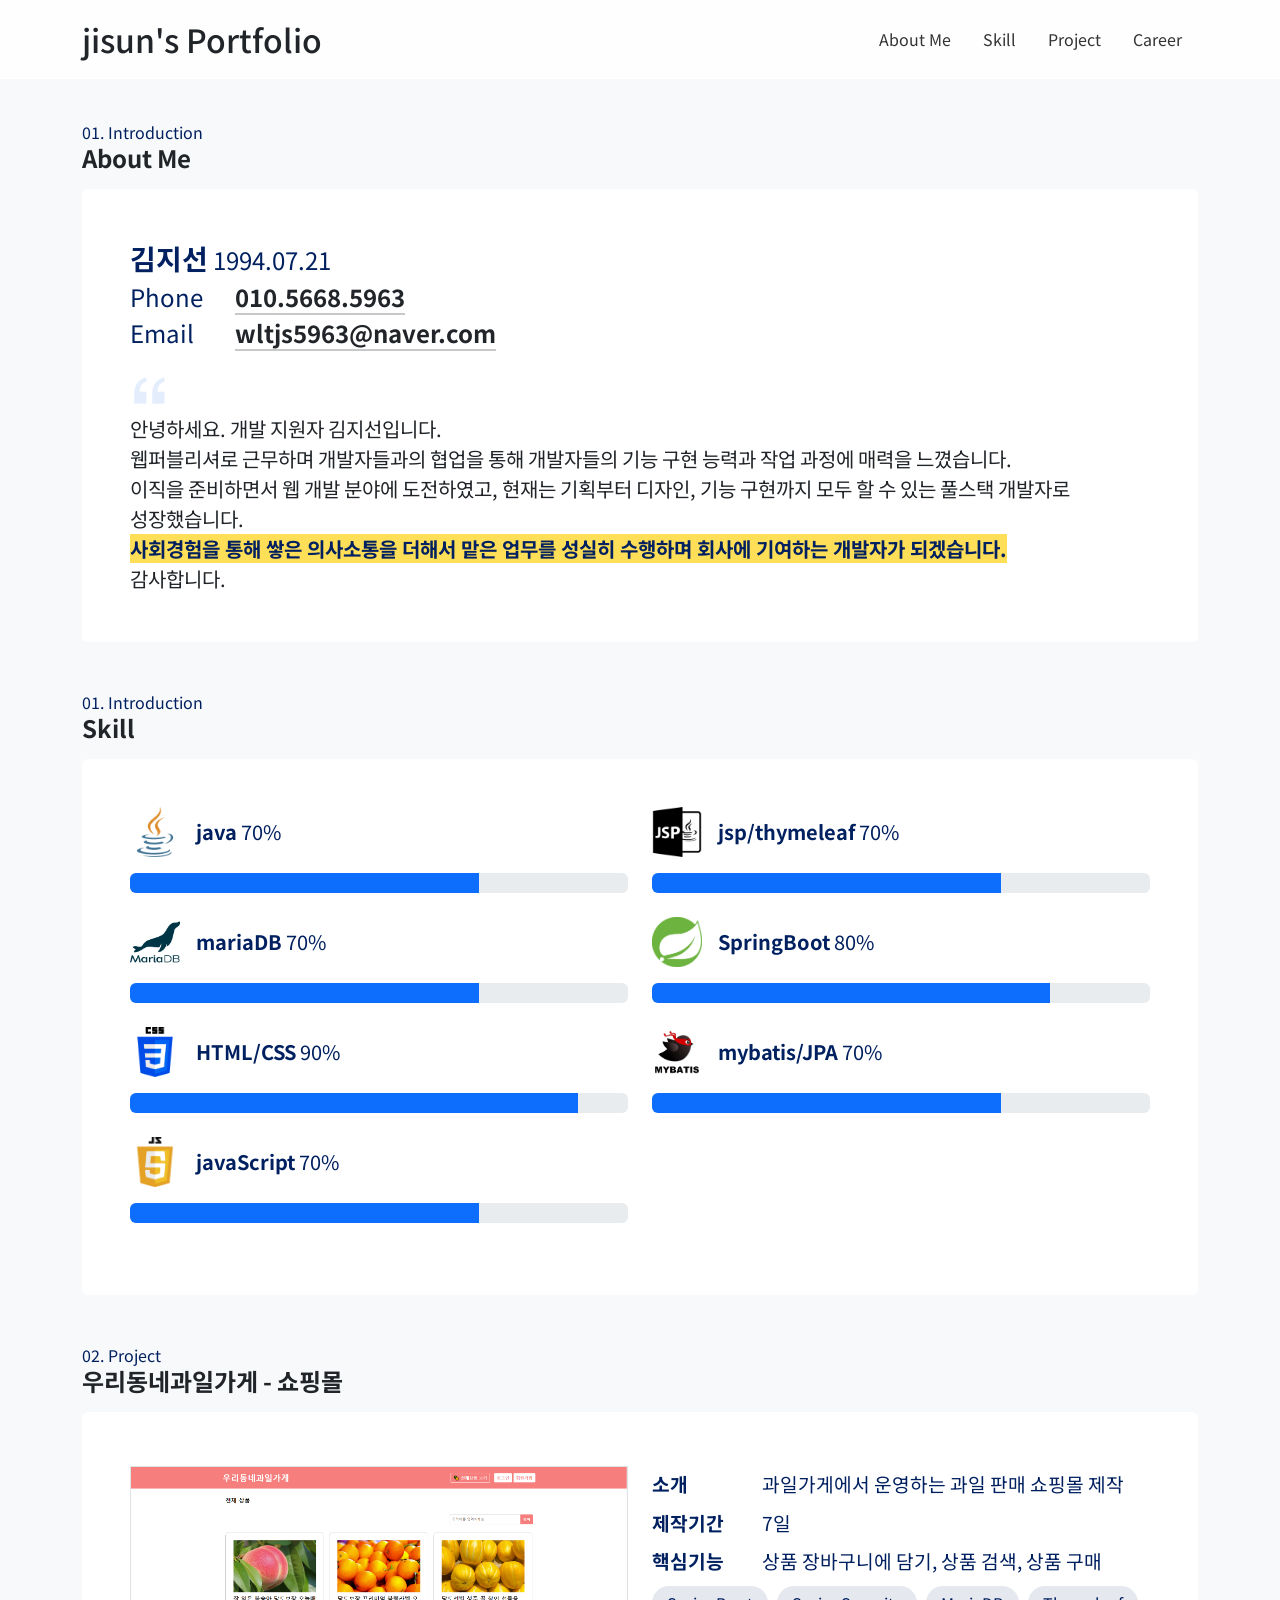
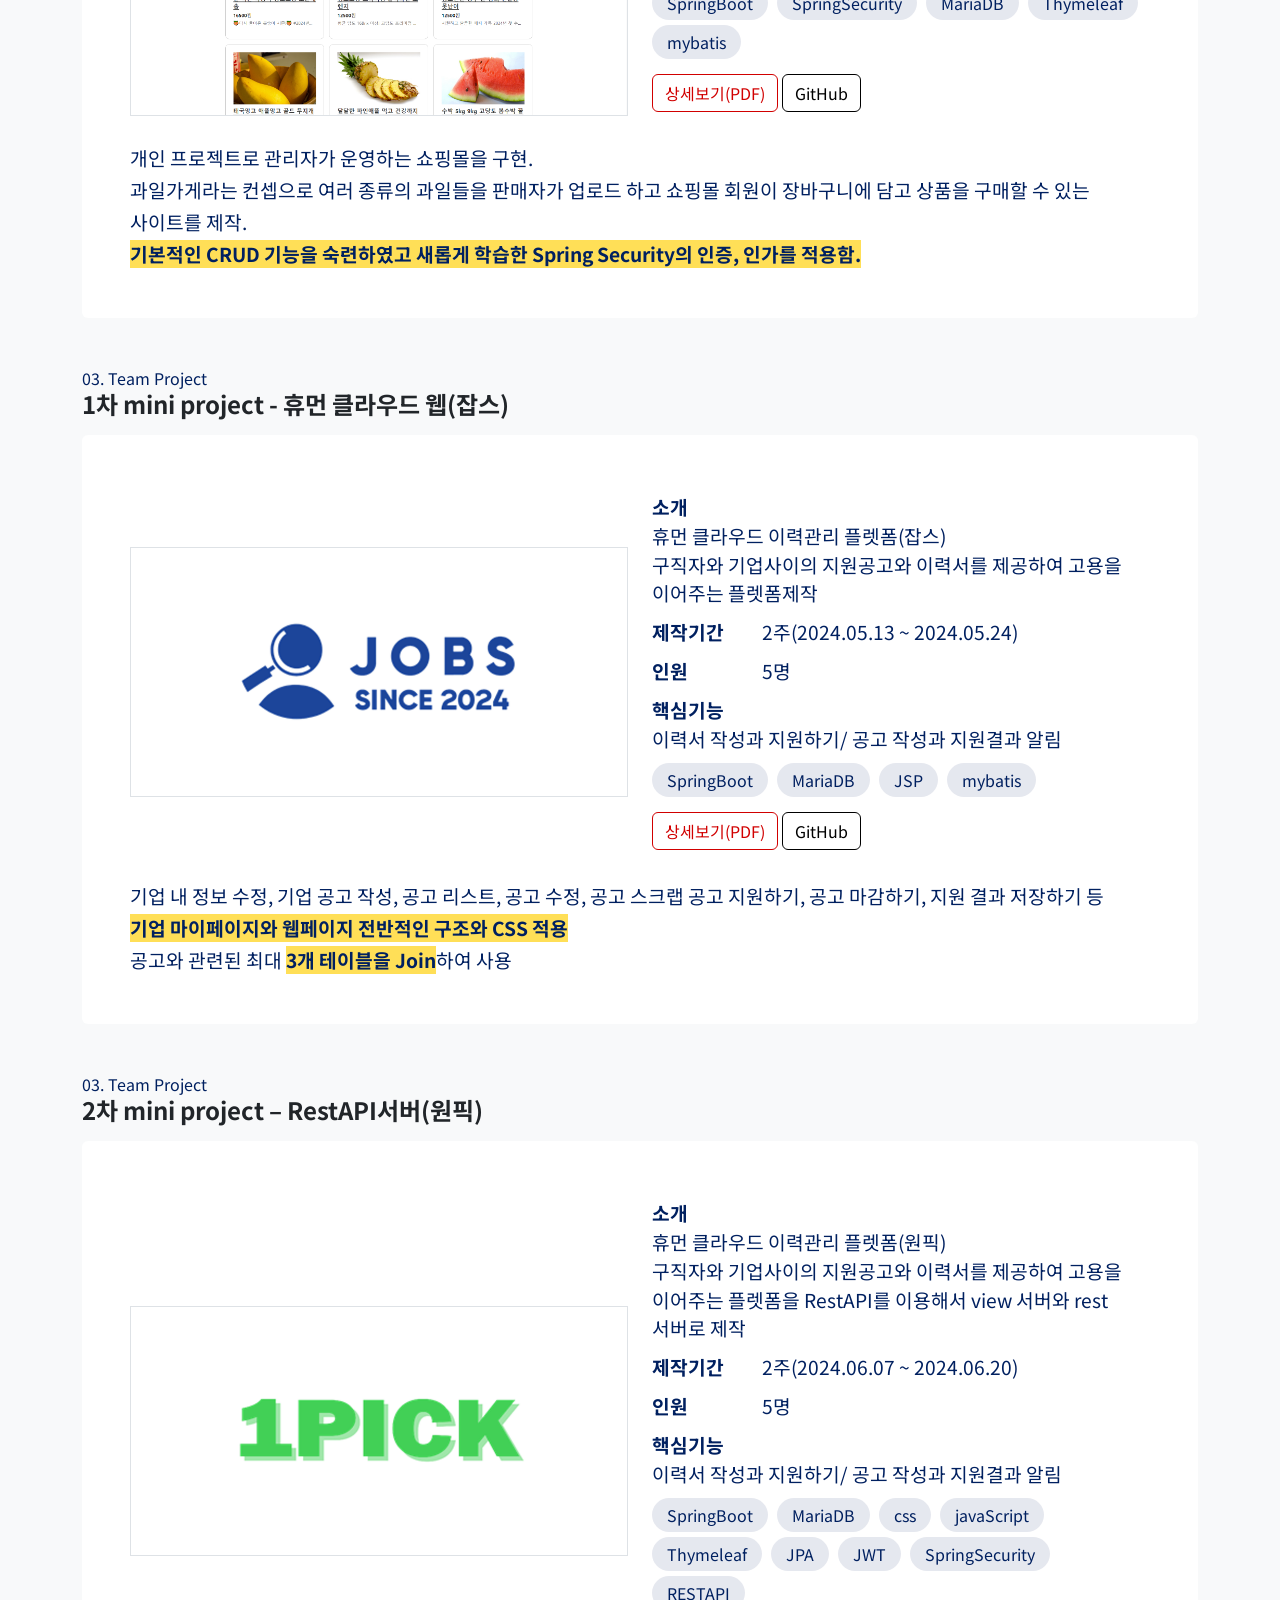
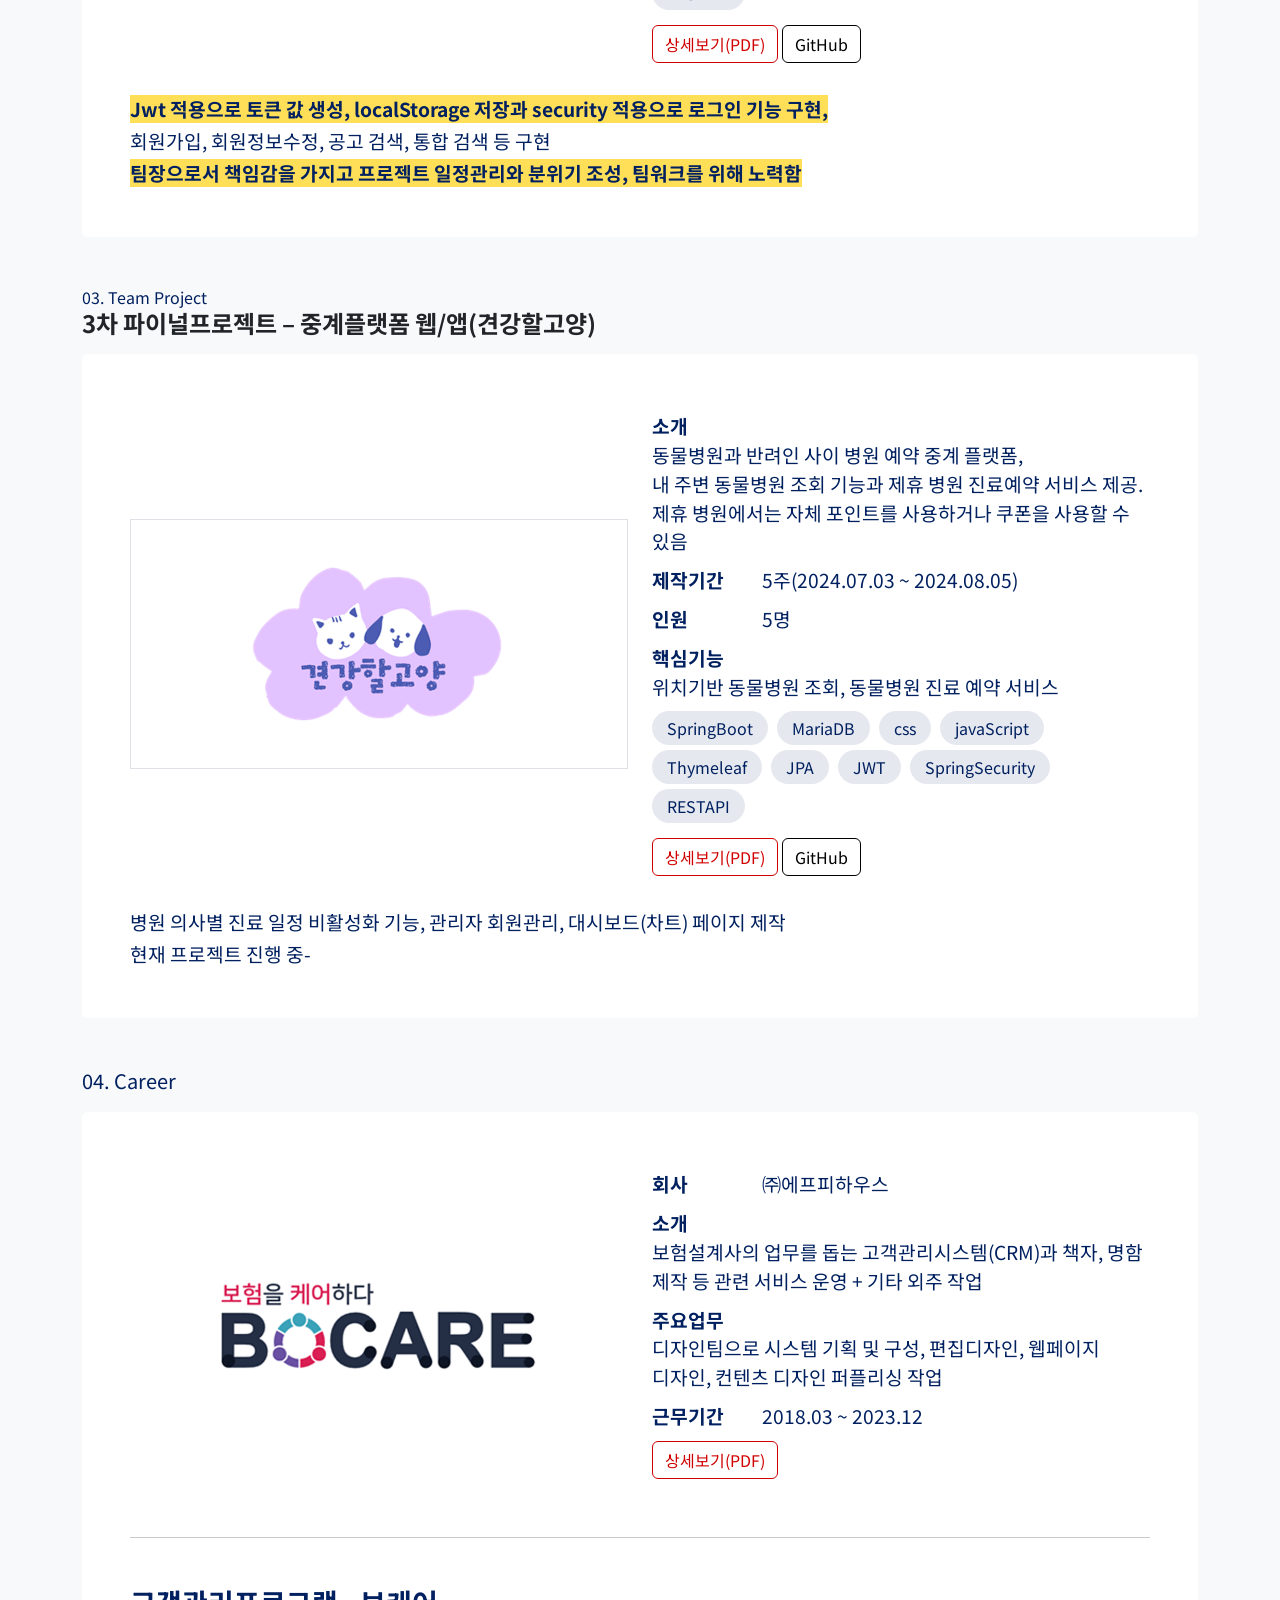
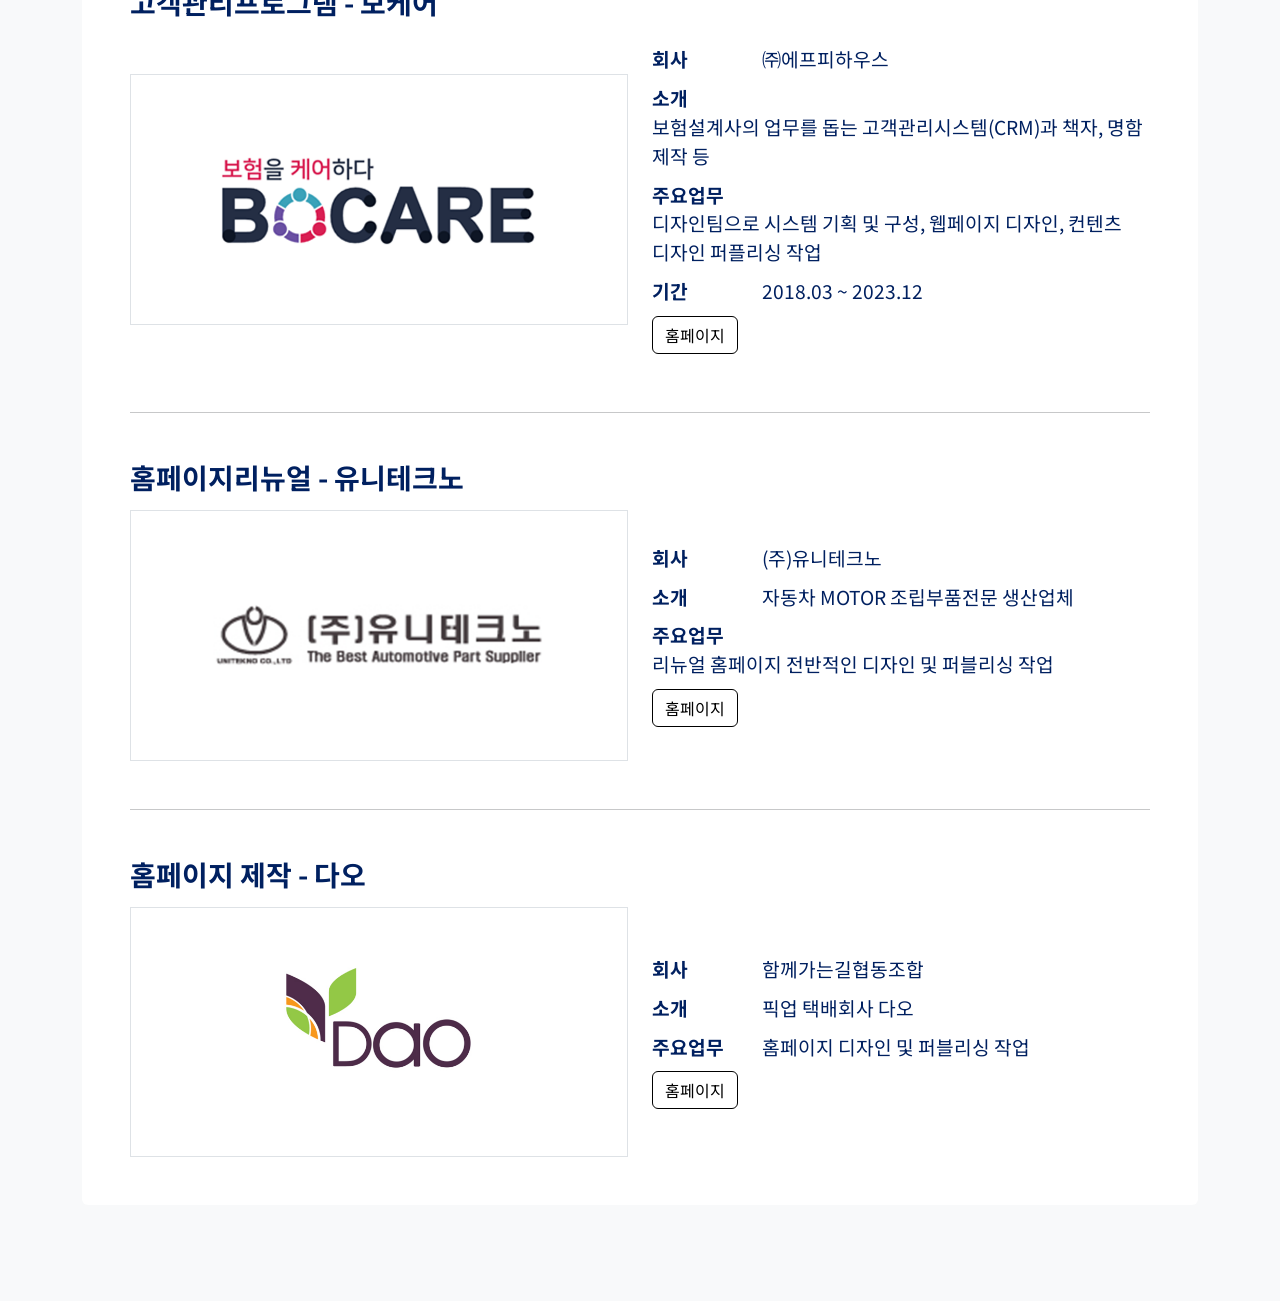
==== commit 3f453570: "텍스트 수정" ====
--- a/index.html
+++ b/index.html
@@ -59,8 +59,8 @@
 						</div>
 						<div class="profile-comment fs-5 col-lg-12 word-break-keep-all mt-3">
 							<img src="/images/etc.png" alt="꾸밈">
-							안녕하세요. 풀스택 개발자 김지선입니다.<br />
-							웹디자이너로 근무하며 개발자들과의 협업을 통해 개발자들의 기능 구현 능력과 작업 과정에 매력을 느꼈습니다.<br />
+							안녕하세요. 개발 지원자 김지선입니다.<br />
+							웹퍼블리셔로 근무하며 개발자들과의 협업을 통해 개발자들의 기능 구현 능력과 작업 과정에 매력을 느꼈습니다.<br />
 							이직을 준비하면서 웹 개발 분야에 도전하였고, 현재는 기획부터 디자인, 기능 구현까지 모두 할 수 있는 풀스택 개발자로 성장했습니다.<br />
 							<span class="point-line color-main">사회경험을 통해 쌓은 의사소통을 더해서 맡은 업무를 성실히 수행하며 회사에 기여하는 개발자가
 								되겠습니다.</span><br />
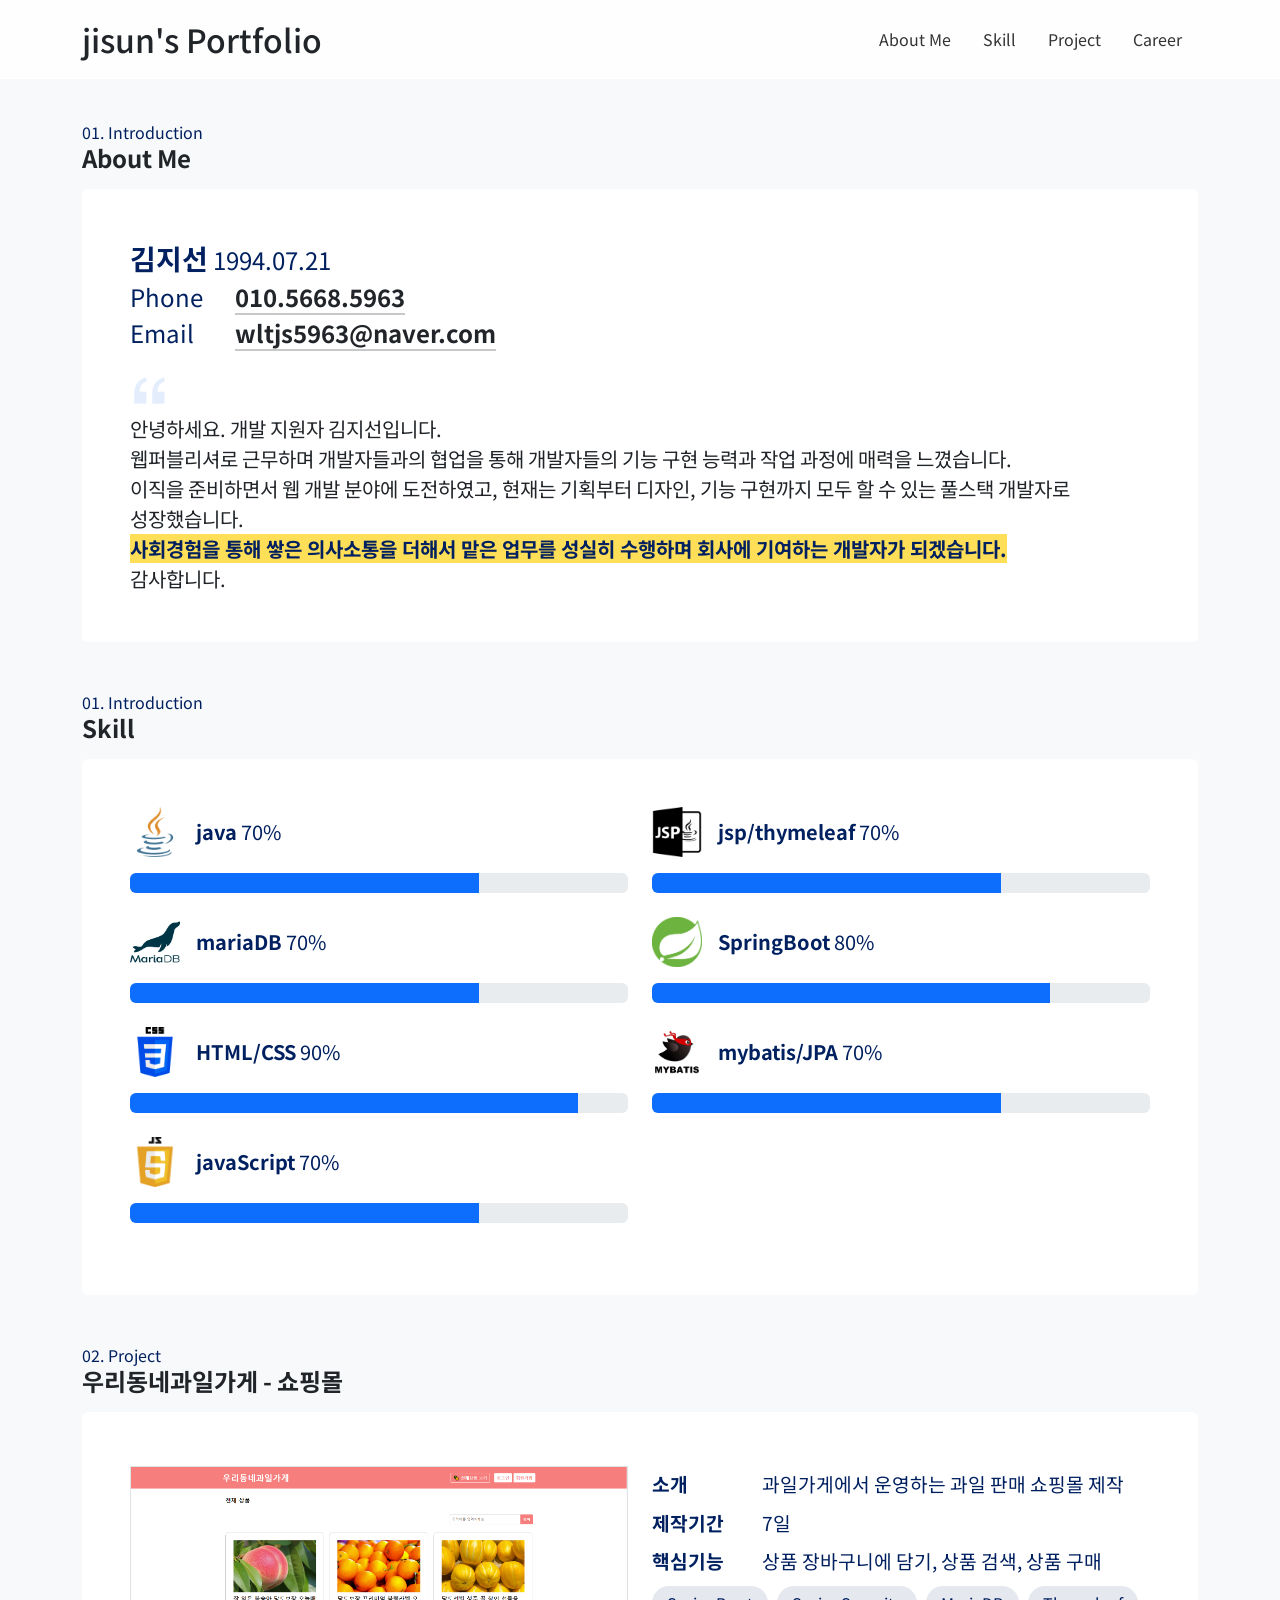
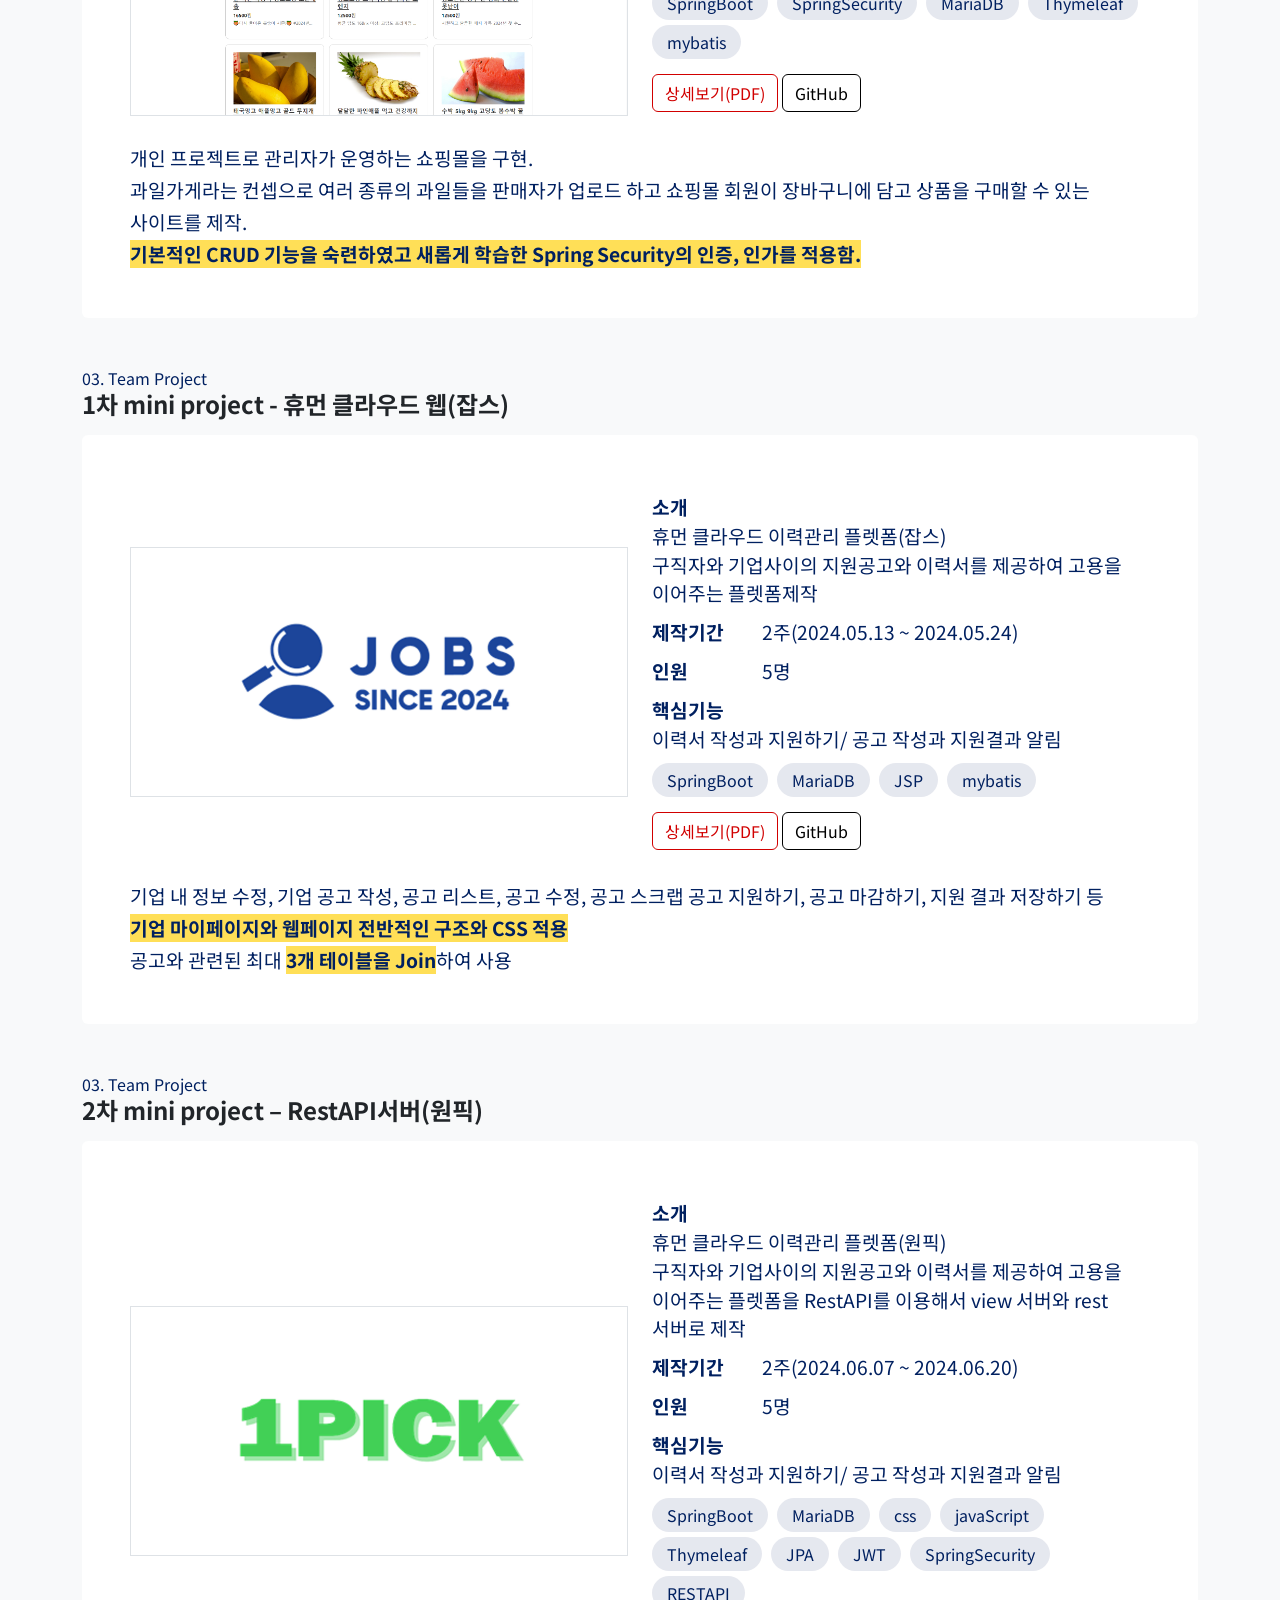
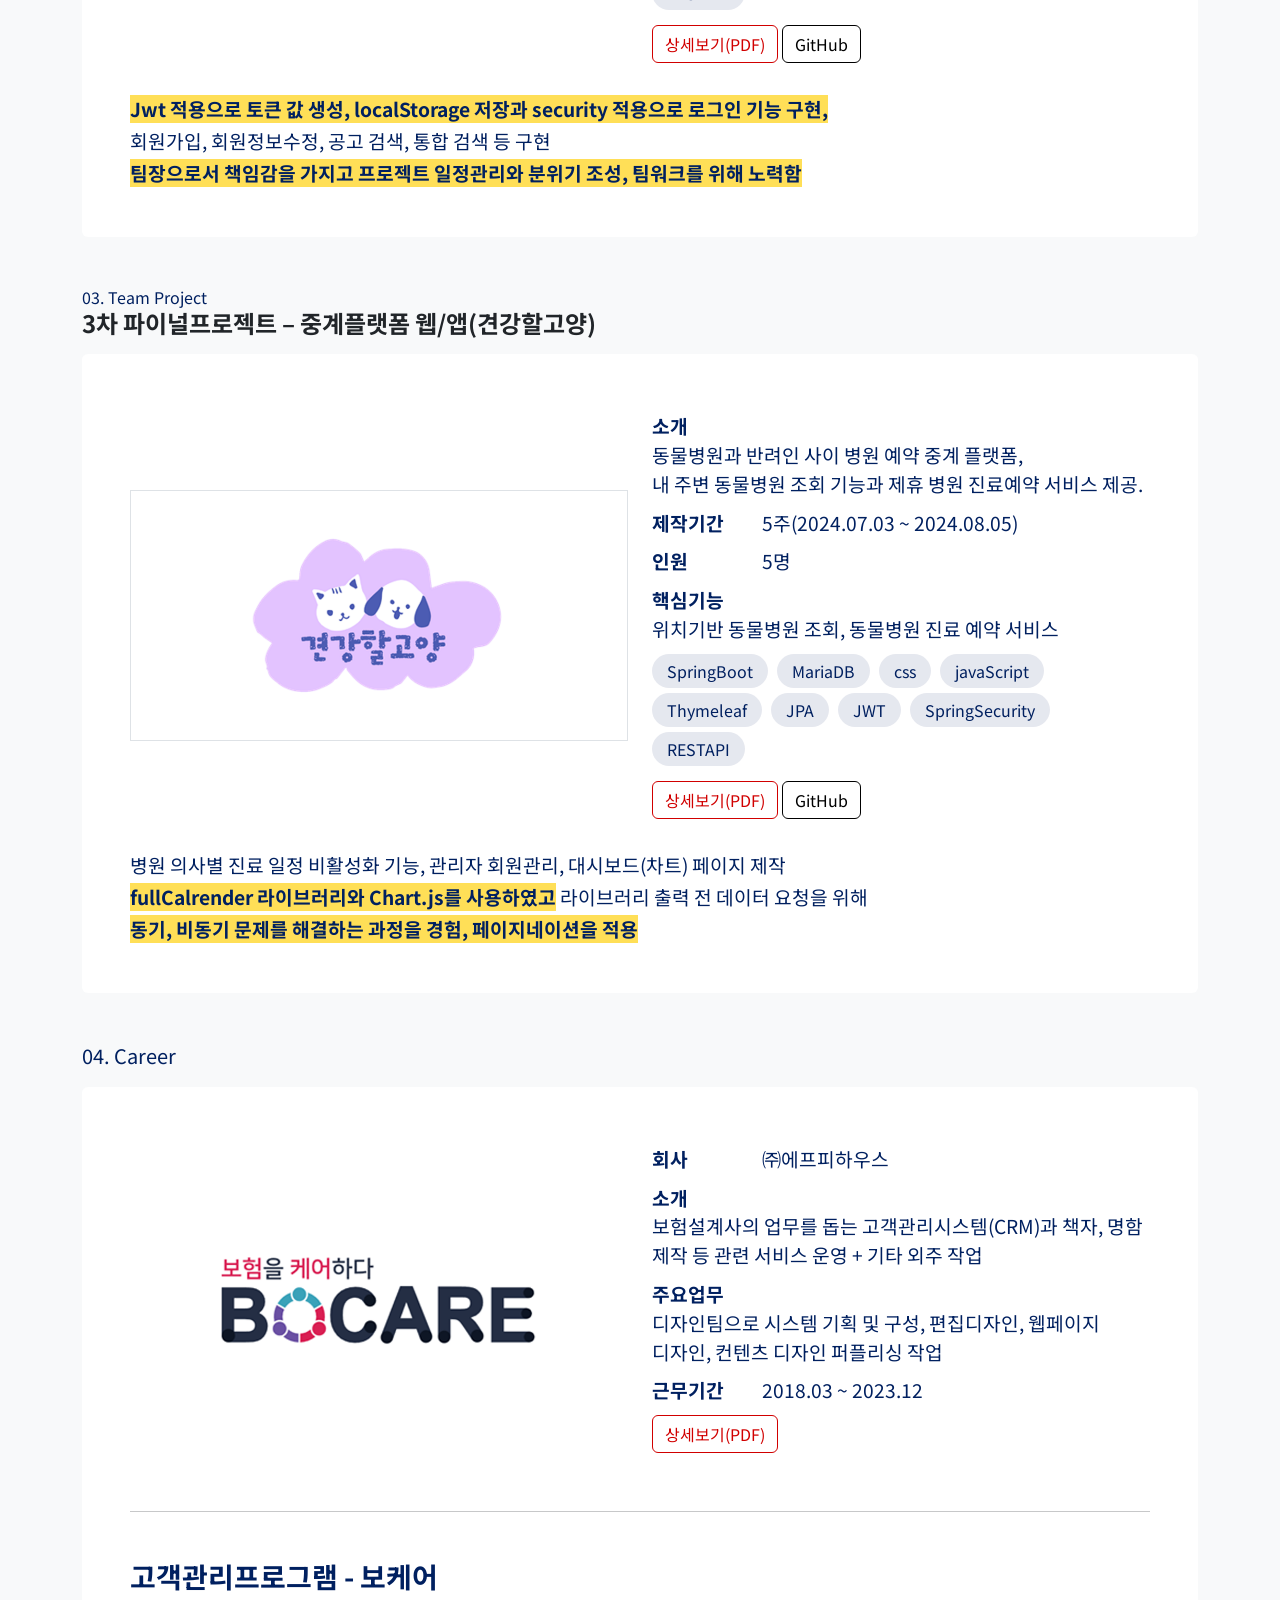
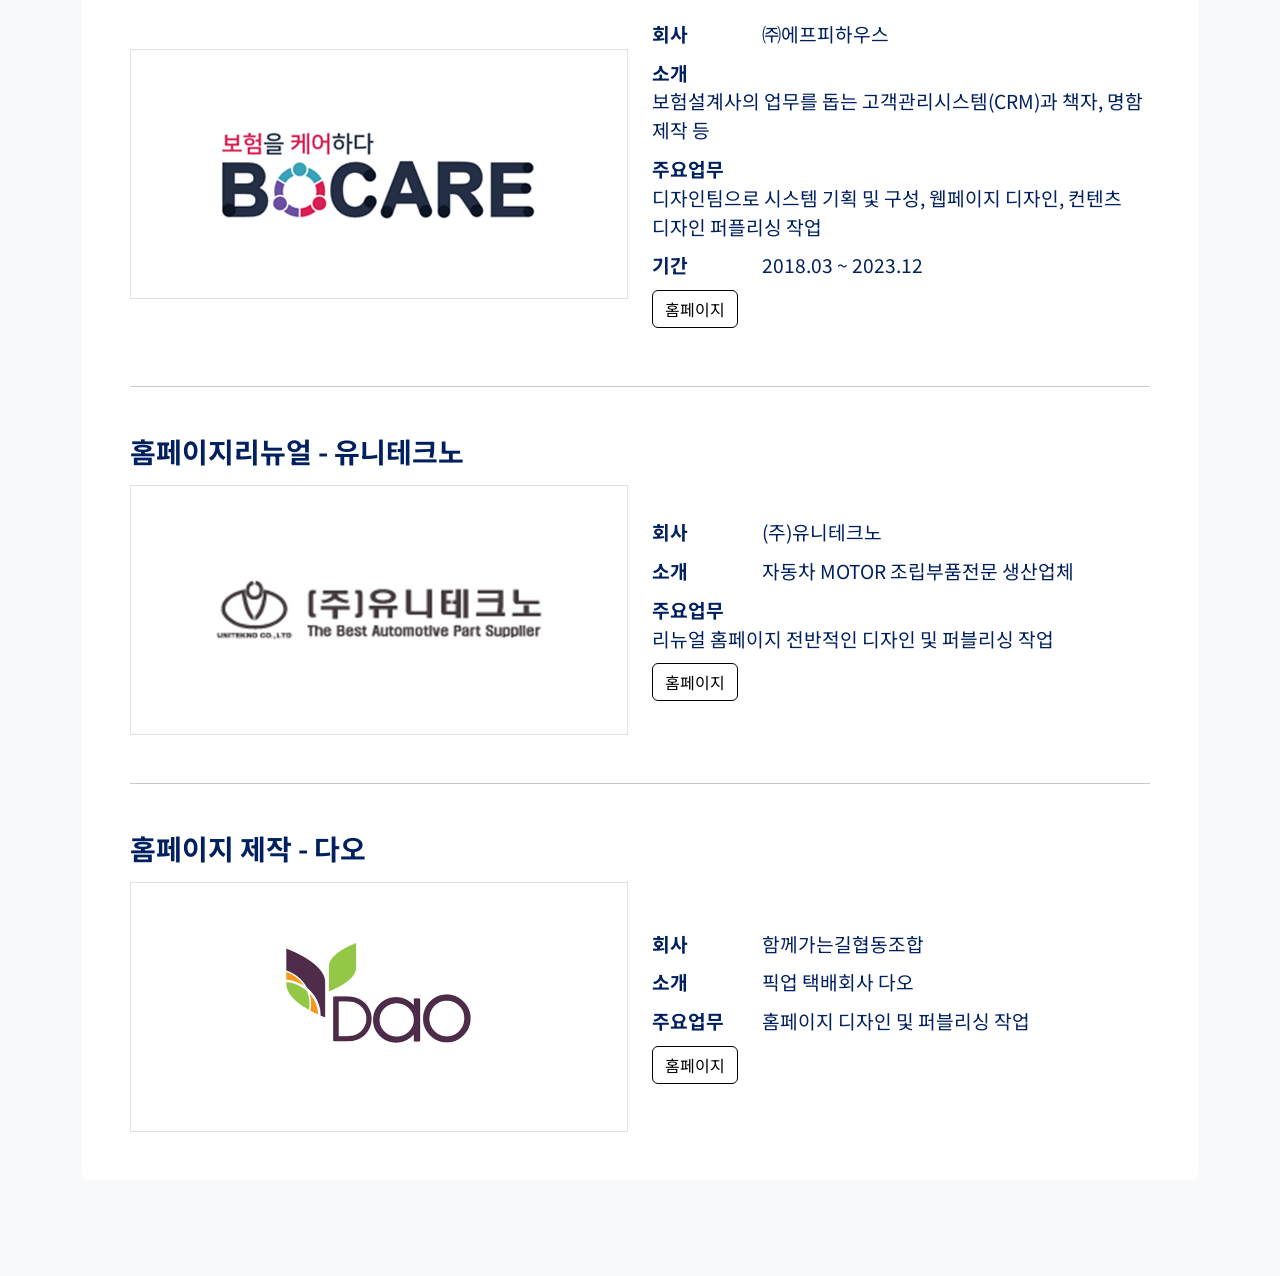
==== commit 295ef8b4: "3차 프로젝트 내용 업로드" ====
--- a/index.html
+++ b/index.html
@@ -459,6 +459,24 @@
 									<div class="carousel-item active">
 										<img src="/images/slide/3-0.png" class="d-block w-100" alt="샘플이미지1">
 									</div>
+									<div class="carousel-item">
+										<img src="/images/slide/3-1.PNG" class="d-block w-100" alt="샘플이미지2">
+									</div>
+									<div class="carousel-item">
+										<img src="/images/slide/3-2.PNG" class="d-block w-100" alt="샘플이미지3">
+									</div>
+									<div class="carousel-item">
+										<img src="/images/slide/3-3.PNG" class="d-block w-100" alt="샘플이미지4">
+									</div>
+									<div class="carousel-item">
+										<img src="/images/slide/3-4.PNG" class="d-block w-100" alt="샘플이미지5">
+									</div>
+									<div class="carousel-item">
+										<img src="/images/slide/3-5.PNG" class="d-block w-100" alt="샘플이미지6">
+									</div>
+									<div class="carousel-item">
+										<img src="/images/slide/3-6.PNG" class="d-block w-100" alt="샘플이미지7">
+									</div>
 								</div>
 								<button class="carousel-control-prev" type="button"
 									data-bs-target="#carouselExampleAutoplaying4" data-bs-slide="prev">
@@ -479,7 +497,6 @@
 								<div class="text">
 									동물병원과 반려인 사이 병원 예약 중계 플랫폼,<br />
 									내 주변 동물병원 조회 기능과 제휴 병원 진료예약 서비스 제공.
-									제휴 병원에서는 자체 포인트를 사용하거나 쿠폰을 사용할 수 있음
 								</div>
 							</div>
 							<div class="line">
@@ -512,7 +529,7 @@
 								<span class="tag">RESTAPI</span>
 							</div>
 							<div class="line">
-								<a href="" onclick="preparing()" class="btn btn-pdf">상세보기(PDF)</a>
+								<a href="https://drive.google.com/file/d/1KvCtl5SKhY5vYS1g2CWQ5r1DrTJaPc9F/view?usp=sharing" target="_blank" class="btn btn-pdf">상세보기(PDF)</a>
 								<a href="" onclick="preparing()" class="btn btn-github">GitHub</a>
 							</div>
 						</div>
@@ -520,8 +537,9 @@
 					<div class="last-text">
 						<div class="line">
 							<div class="text">
-								병원 의사별 진료 일정 비활성화 기능, 관리자 회원관리, 대시보드(차트) 페이지 제작<br />
-								현재 프로젝트 진행 중-
+								병원 의사별 진료 일정 비활성화 기능, 관리자 회원관리, 대시보드(차트) 페이지 제작<br/>
+								<span class="point-line color-main">fullCalrender 라이브러리와 Chart.js를 사용하였고</span> 라이브러리 출력 전 데이터 요청을 위해<br/>
+								<span class="point-line color-main">동기, 비동기 문제를 해결하는 과정을 경험, 페이지네이션을  적용</span>
 
 							</div>
 						</div>
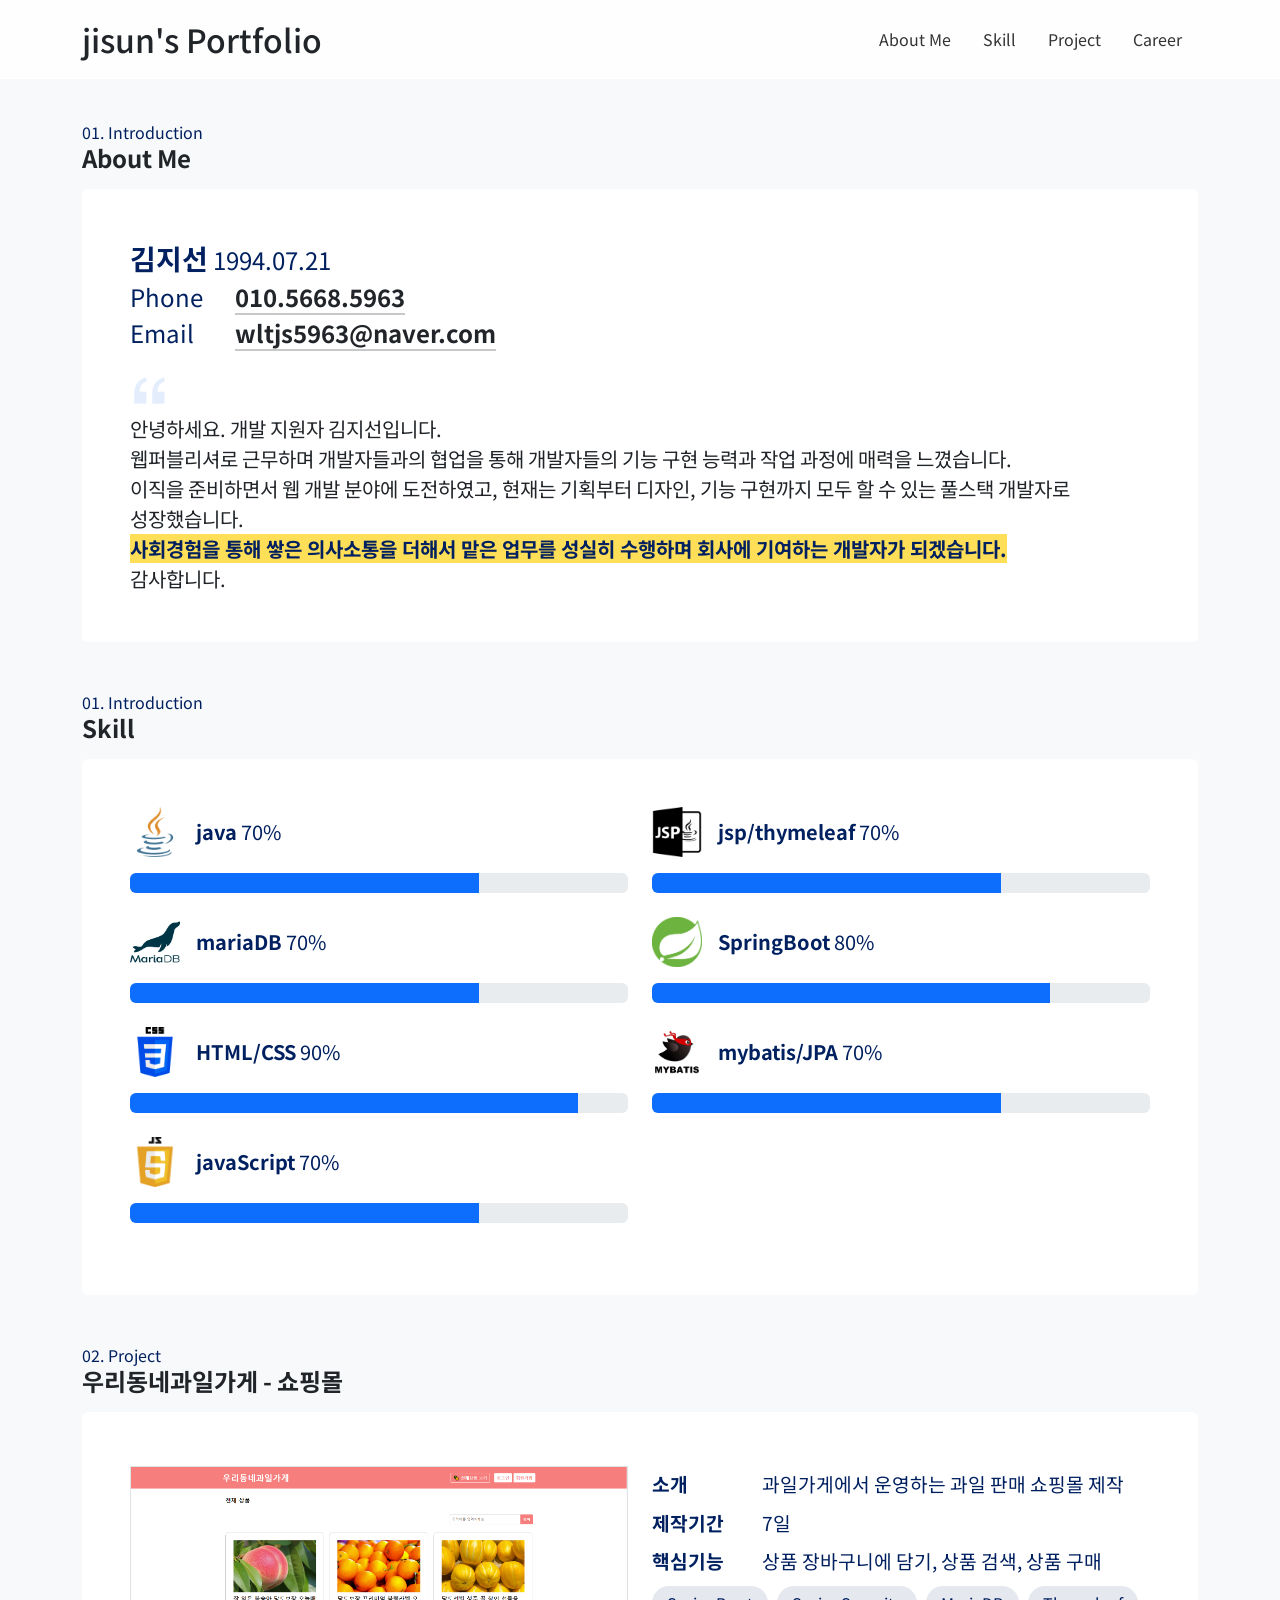
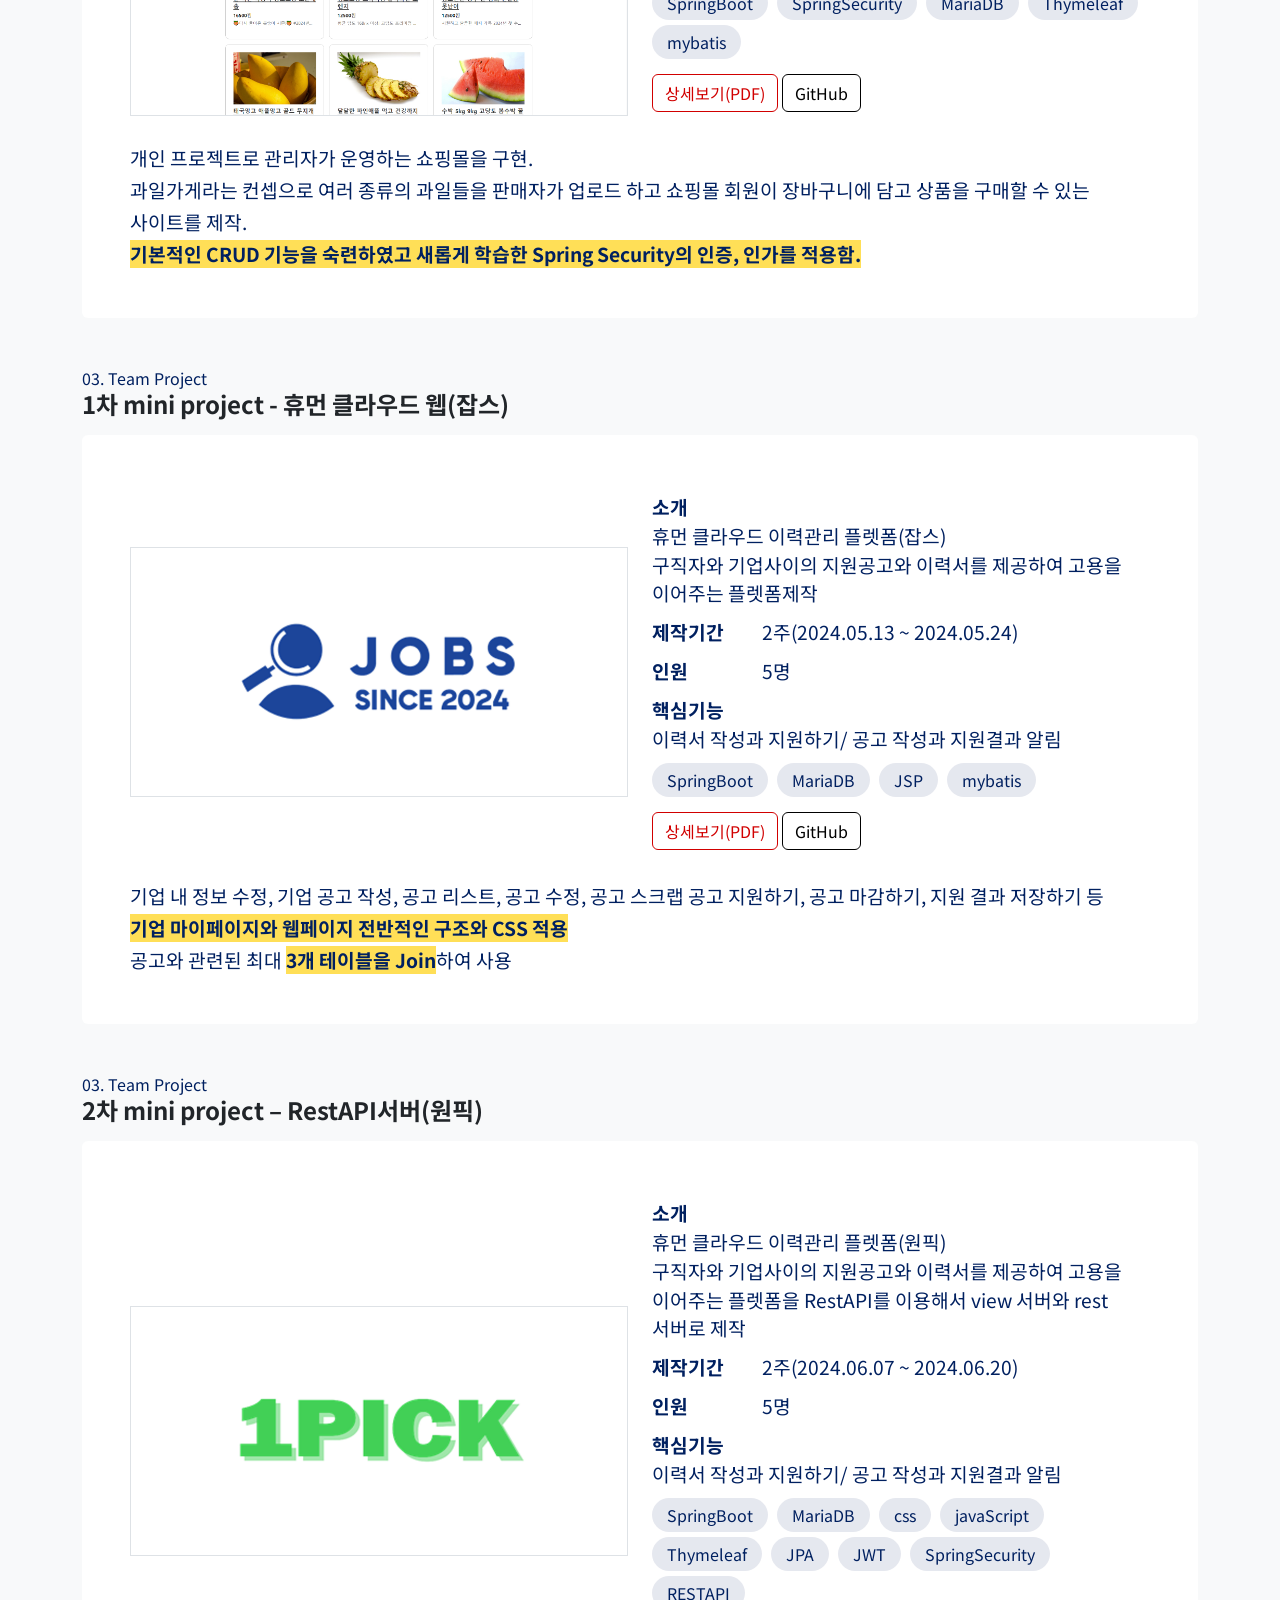
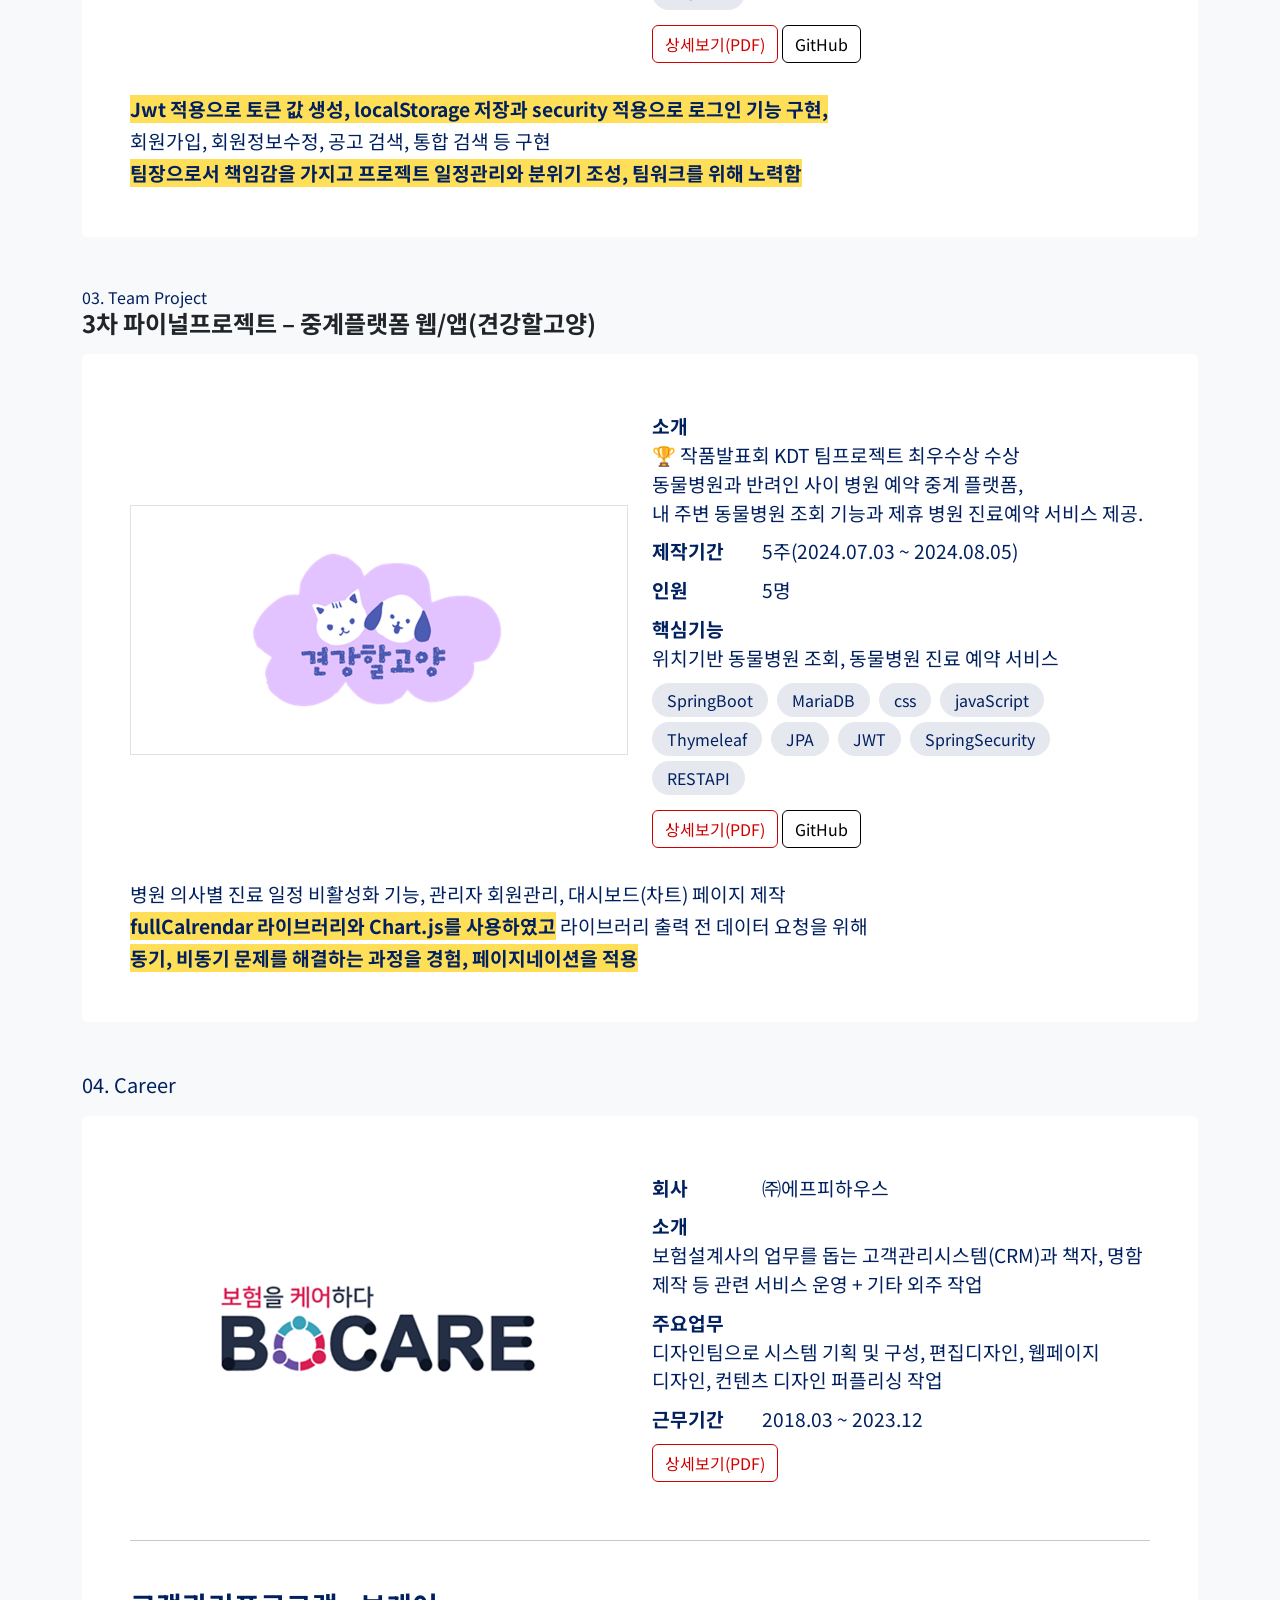
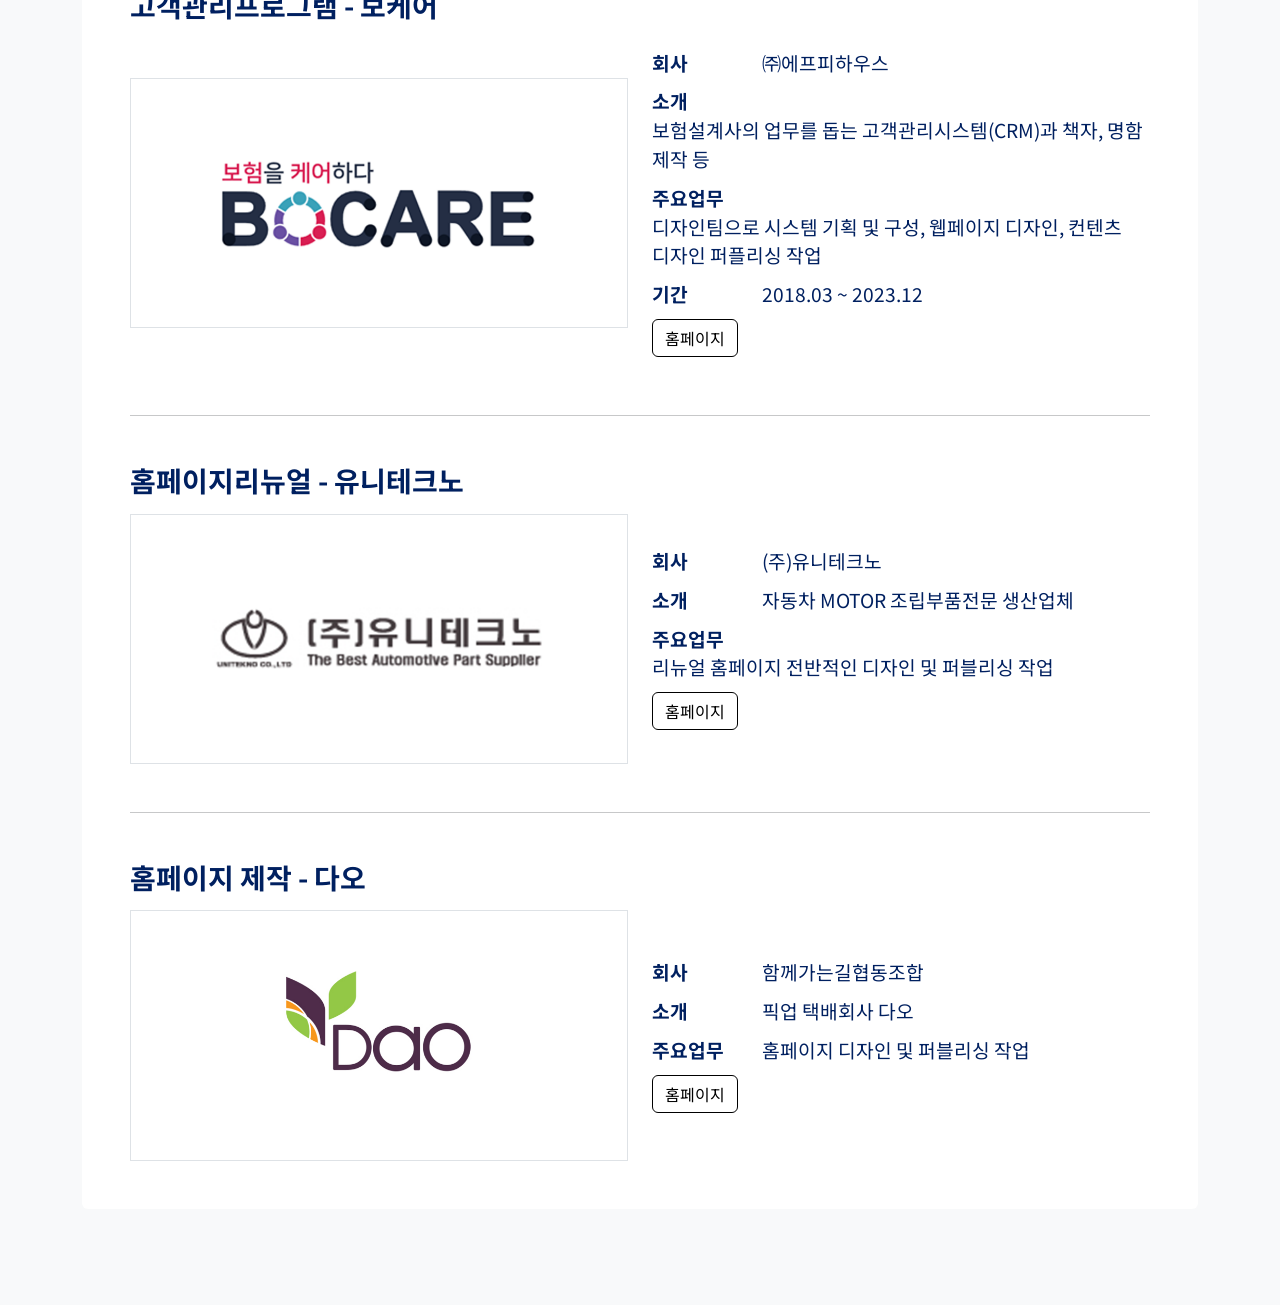
==== commit c8574ed5: "git주소 업로드" ====
--- a/index.html
+++ b/index.html
@@ -495,6 +495,7 @@
 							<div class="line">
 								<div class="item">소개</div>
 								<div class="text">
+									🏆 작품발표회 KDT 팀프로젝트 최우수상 수상<br />
 									동물병원과 반려인 사이 병원 예약 중계 플랫폼,<br />
 									내 주변 동물병원 조회 기능과 제휴 병원 진료예약 서비스 제공.
 								</div>
@@ -530,7 +531,7 @@
 							</div>
 							<div class="line">
 								<a href="https://drive.google.com/file/d/1KvCtl5SKhY5vYS1g2CWQ5r1DrTJaPc9F/view?usp=sharing" target="_blank" class="btn btn-pdf">상세보기(PDF)</a>
-								<a href="" onclick="preparing()" class="btn btn-github">GitHub</a>
+								<a href="https://github.com/kimjisun5963/Animal_Hospital_Reservation" target="_blank" class="btn btn-github">GitHub</a>
 							</div>
 						</div>
 					</div>
@@ -538,7 +539,7 @@
 						<div class="line">
 							<div class="text">
 								병원 의사별 진료 일정 비활성화 기능, 관리자 회원관리, 대시보드(차트) 페이지 제작<br/>
-								<span class="point-line color-main">fullCalrender 라이브러리와 Chart.js를 사용하였고</span> 라이브러리 출력 전 데이터 요청을 위해<br/>
+								<span class="point-line color-main">fullCalrendar 라이브러리와 Chart.js를 사용하였고</span> 라이브러리 출력 전 데이터 요청을 위해<br/>
 								<span class="point-line color-main">동기, 비동기 문제를 해결하는 과정을 경험, 페이지네이션을  적용</span>
 
 							</div>
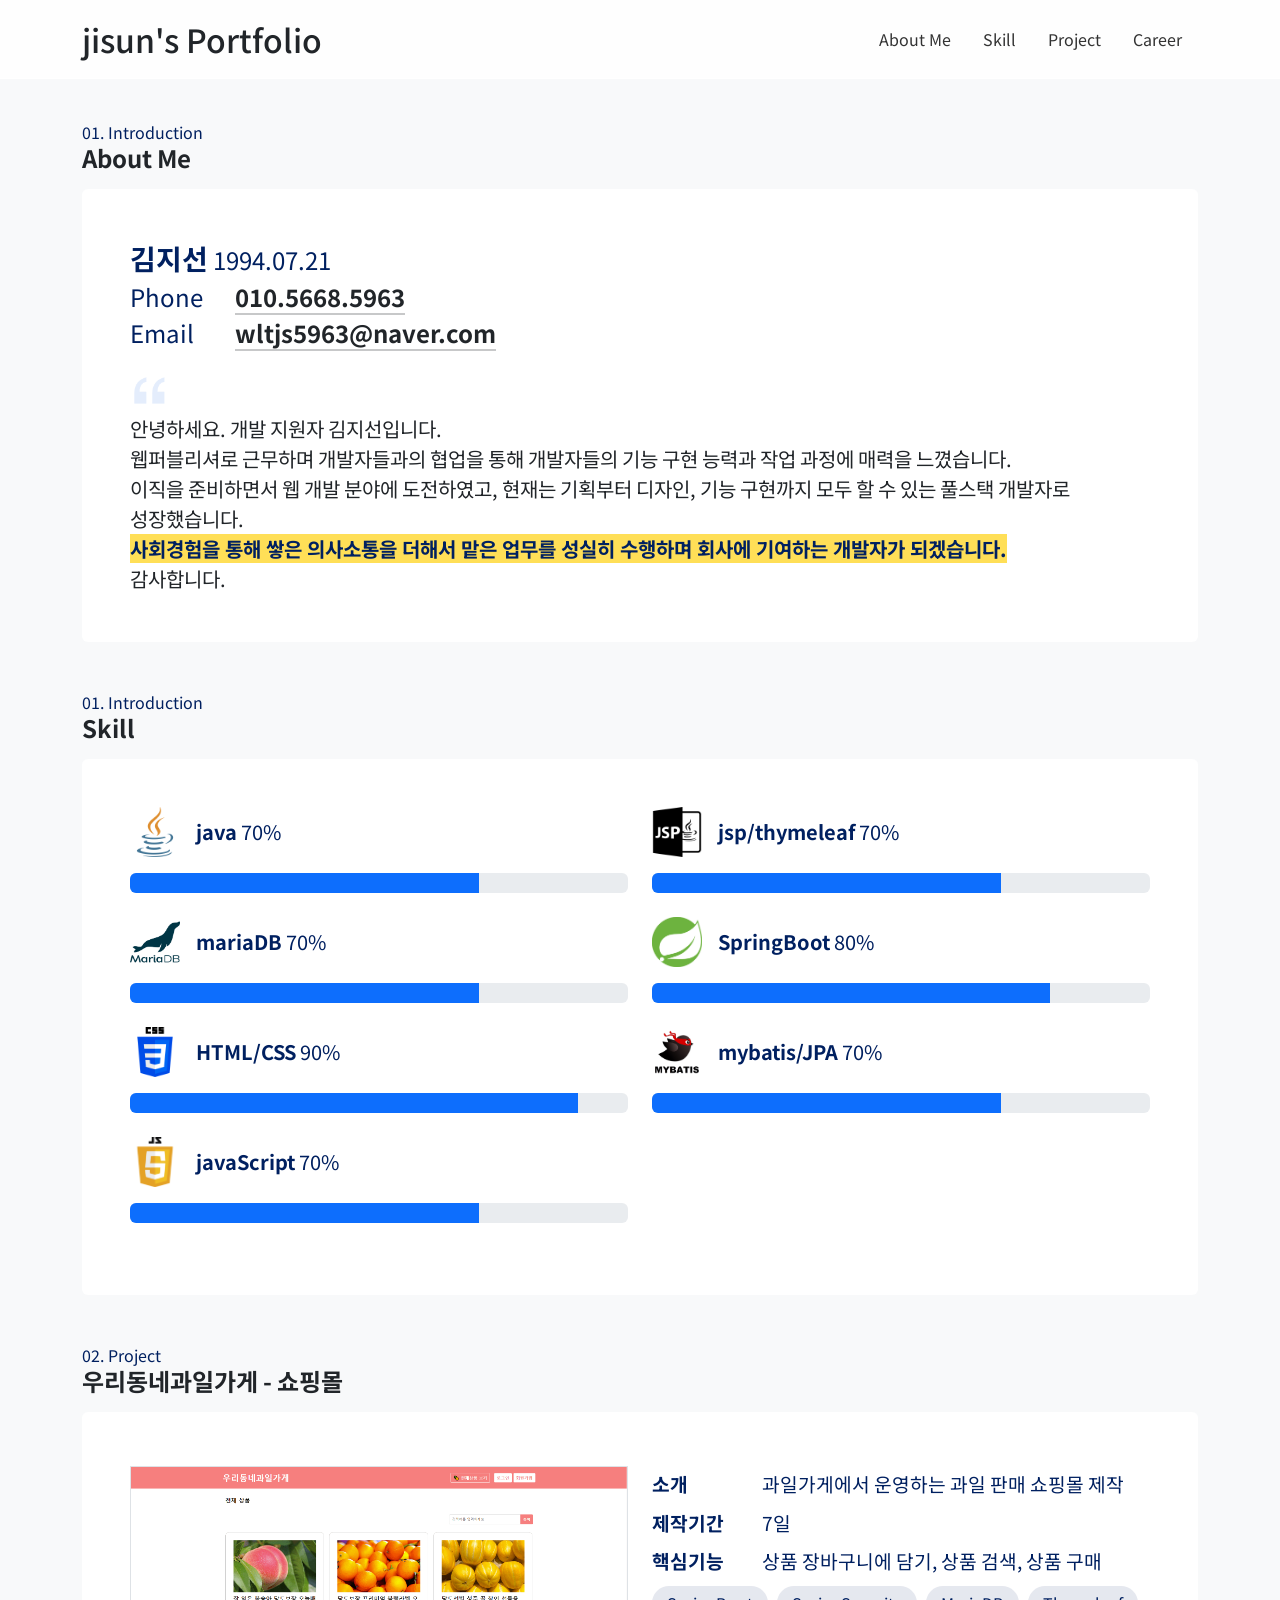
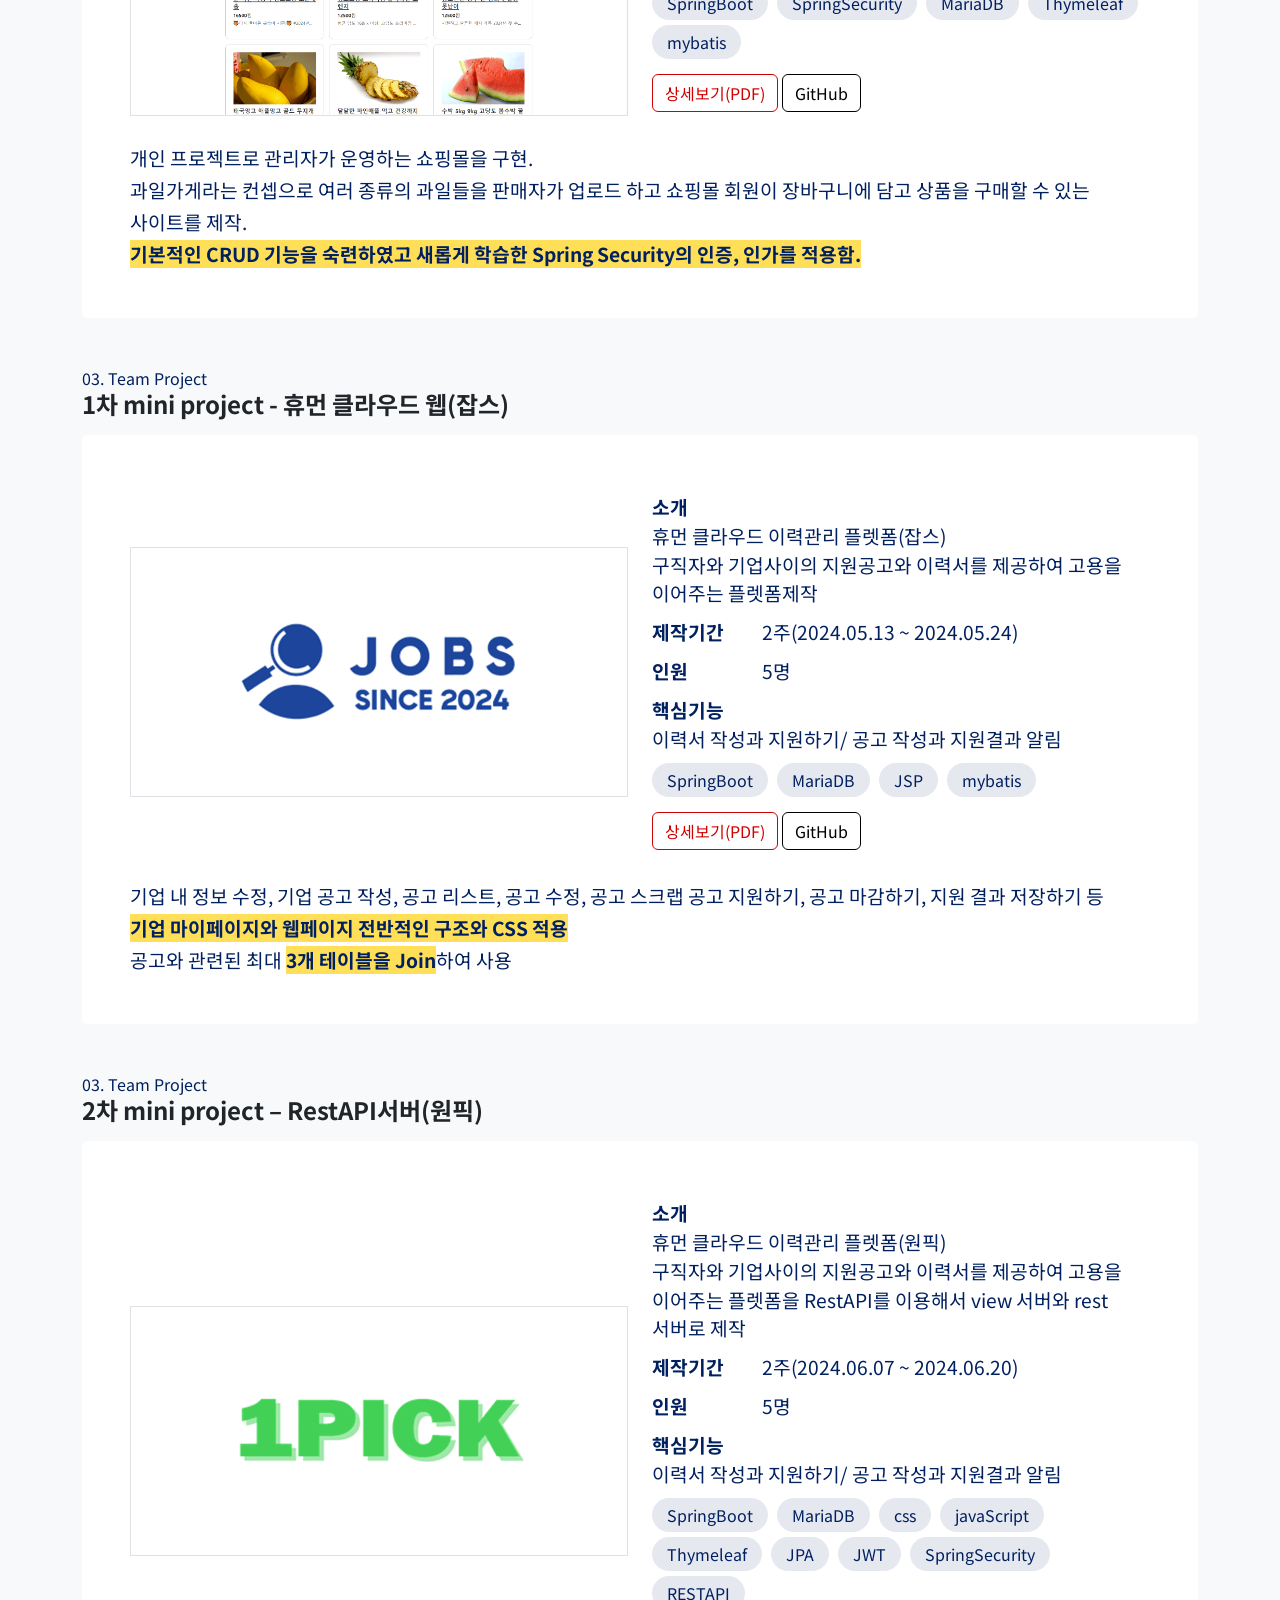
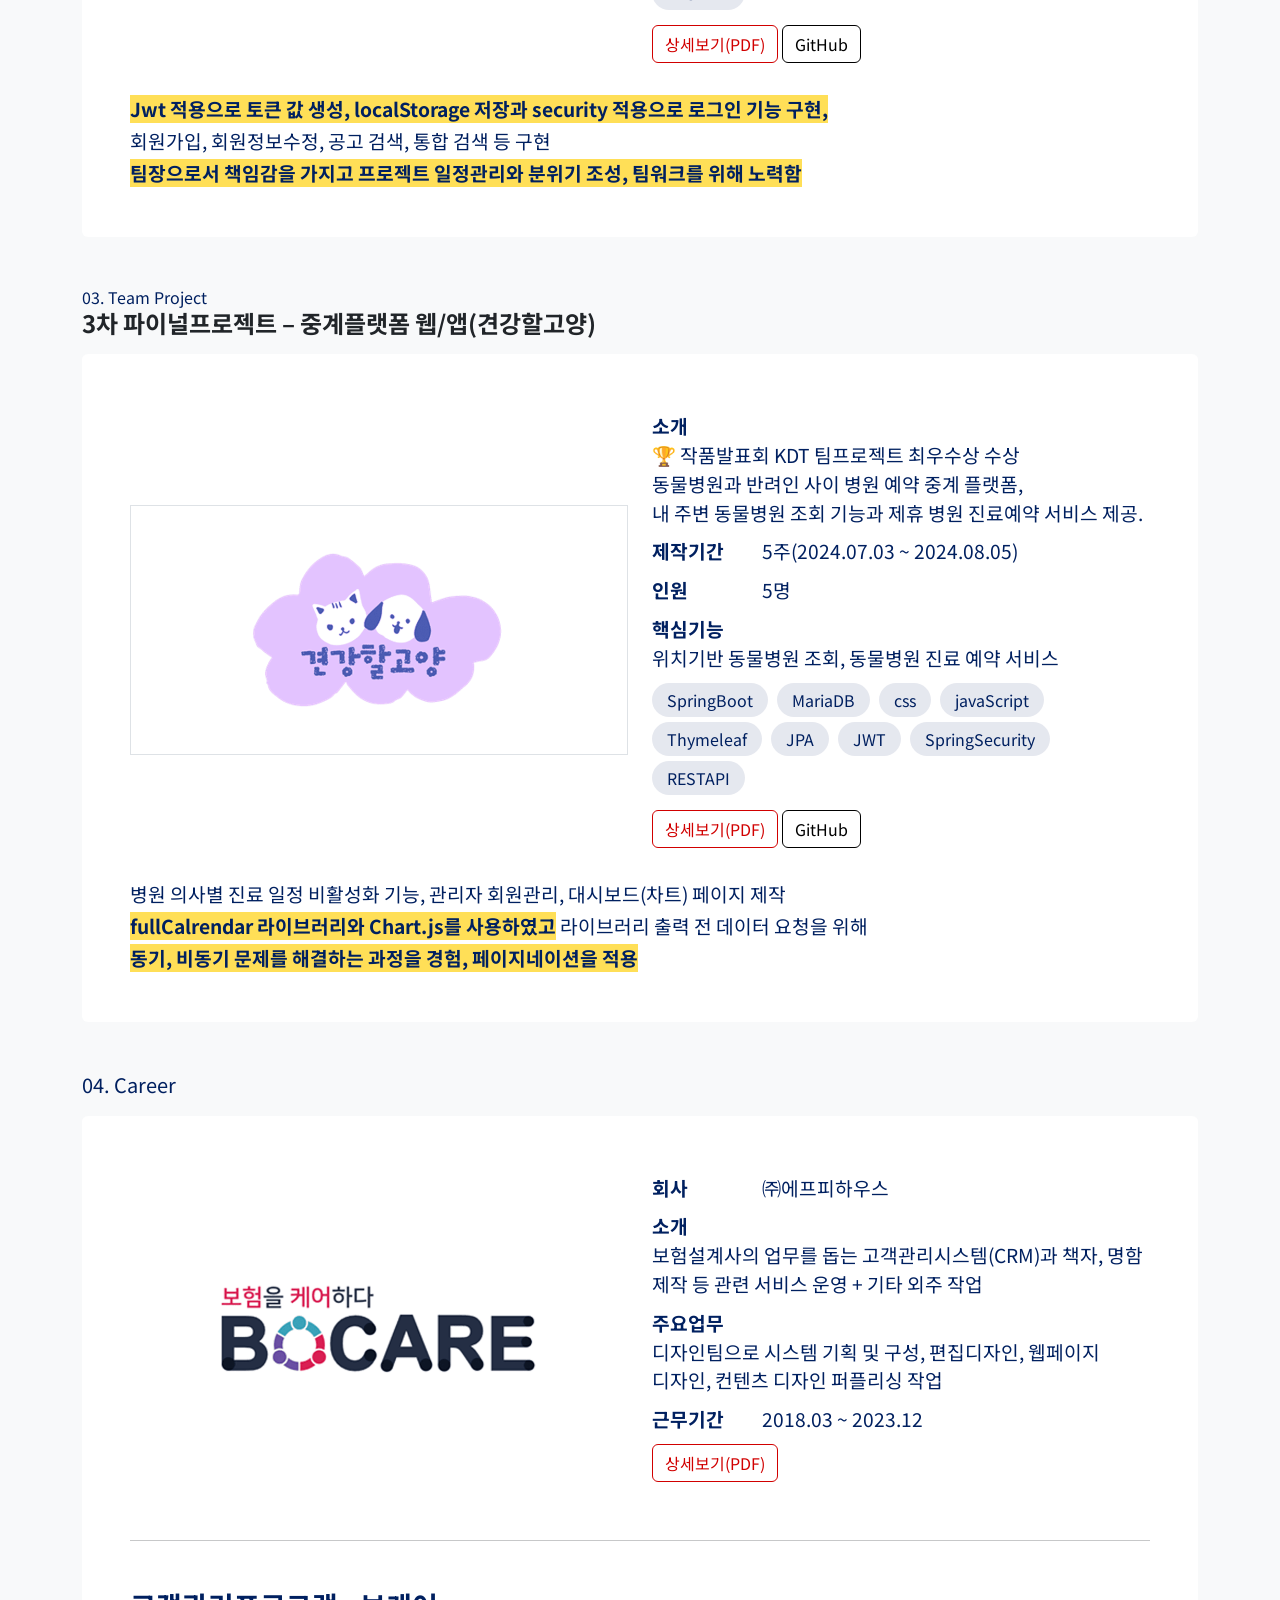
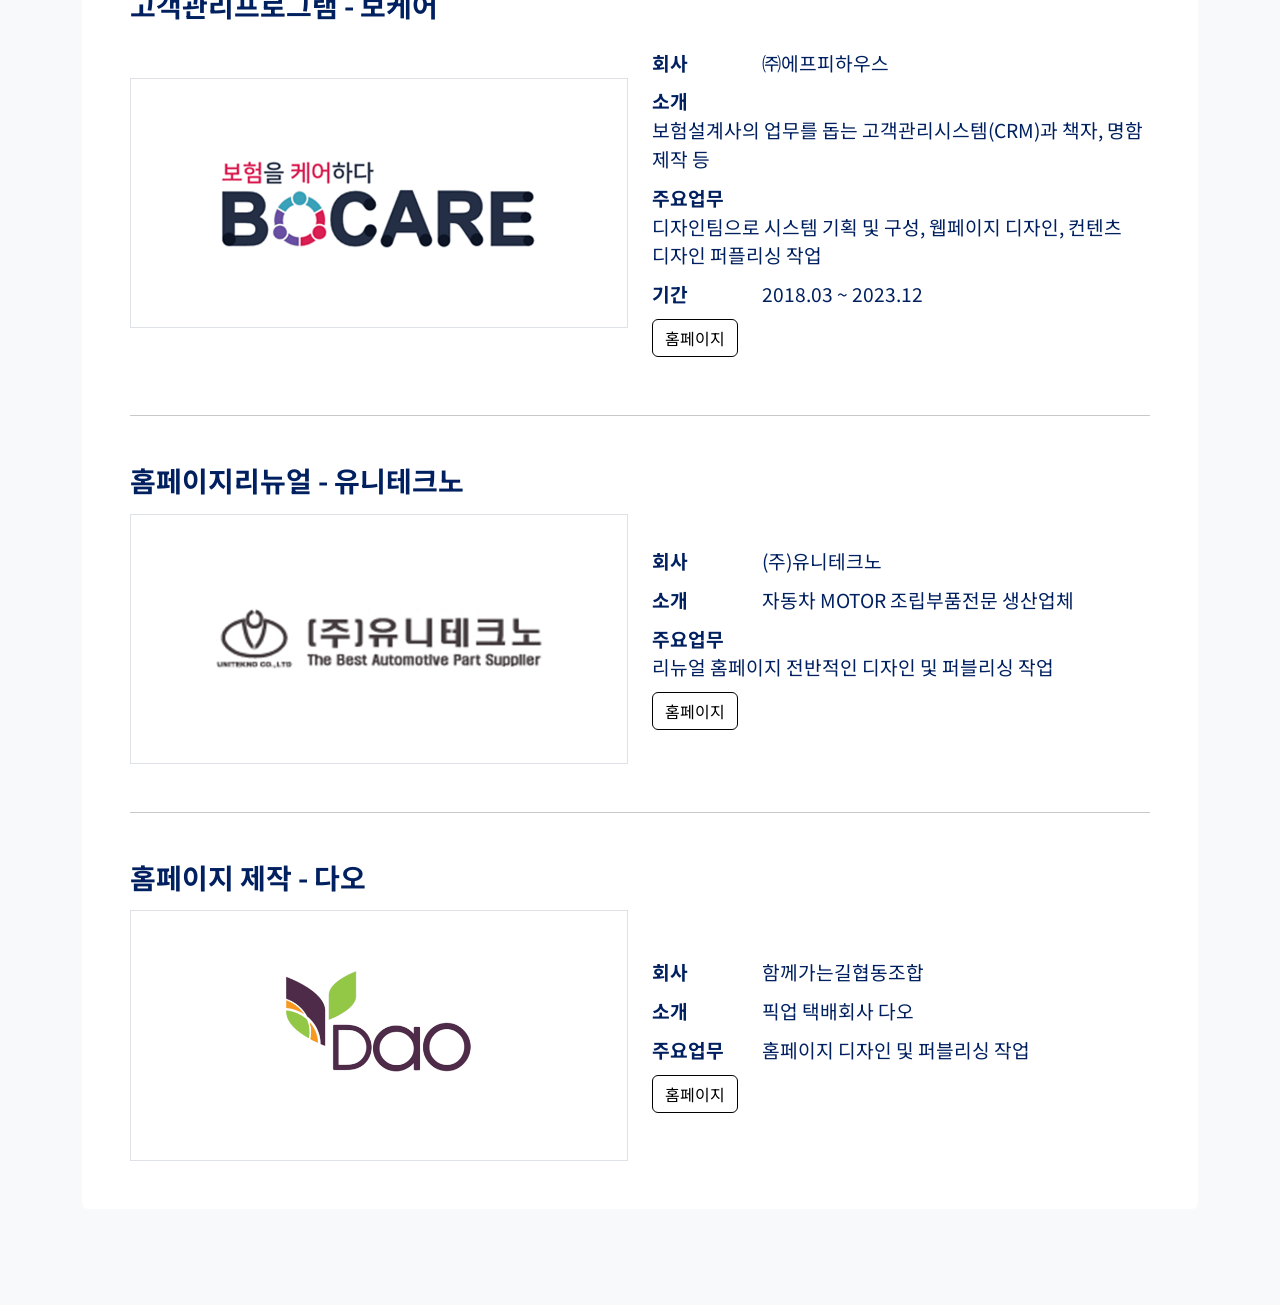
==== commit 83b42d20: "이미지 용량 줄이기" ====
--- a/index.html
+++ b/index.html
@@ -175,19 +175,19 @@
 							<div id="carouselExampleAutoplaying1" class="carousel slide border" data-bs-ride="carousel">
 								<div class="carousel-inner">
 									<div class="carousel-item active">
-										<img src="/images/slide/0-1.PNG" class="d-block w-100" alt="샘플이미지1">
-									</div>
-									<div class="carousel-item">
-										<img src="/images/slide/0-2.PNG" class="d-block w-100" alt="샘플이미지2">
-									</div>
-									<div class="carousel-item">
-										<img src="/images/slide/0-3.PNG" class="d-block w-100" alt="샘플이미지3">
-									</div>
-									<div class="carousel-item">
-										<img src="/images/slide/0-4.PNG" class="d-block w-100" alt="샘플이미지4">
-									</div>
-									<div class="carousel-item">
-										<img src="/images/slide/0-5.PNG" class="d-block w-100" alt="샘플이미지5">
+										<img src="/images/slide/0-1.png" class="d-block w-100" alt="샘플이미지1">
+									</div>
+									<div class="carousel-item">
+										<img src="/images/slide/0-2.png" class="d-block w-100" alt="샘플이미지2">
+									</div>
+									<div class="carousel-item">
+										<img src="/images/slide/0-3.png" class="d-block w-100" alt="샘플이미지3">
+									</div>
+									<div class="carousel-item">
+										<img src="/images/slide/0-4.png" class="d-block w-100" alt="샘플이미지4">
+									</div>
+									<div class="carousel-item">
+										<img src="/images/slide/0-5.png" class="d-block w-100" alt="샘플이미지5">
 									</div>
 								</div>
 								<button class="carousel-control-prev" type="button"
@@ -266,13 +266,13 @@
 										<img src="/images/slide/1-0.png" class="d-block w-100" alt="샘플이미지1">
 									</div>
 									<div class="carousel-item">
-										<img src="/images/slide/1-2.PNG" class="d-block w-100" alt="샘플이미지2">
-									</div>
-									<div class="carousel-item">
-										<img src="/images/slide/1-3.PNG" class="d-block w-100" alt="샘플이미지3">
-									</div>
-									<div class="carousel-item">
-										<img src="/images/slide/1-4.PNG" class="d-block w-100" alt="샘플이미지4">
+										<img src="/images/slide/1-2.png" class="d-block w-100" alt="샘플이미지2">
+									</div>
+									<div class="carousel-item">
+										<img src="/images/slide/1-3.png" class="d-block w-100" alt="샘플이미지3">
+									</div>
+									<div class="carousel-item">
+										<img src="/images/slide/1-4.png" class="d-block w-100" alt="샘플이미지4">
 									</div>
 								</div>
 								<button class="carousel-control-prev" type="button"
@@ -358,16 +358,16 @@
 											<img src="/images/slide/2-0.png" class="d-block w-100" alt="샘플이미지1">
 										</div>
 										<div class="carousel-item">
-											<img src="/images/slide/2-1.PNG" class="d-block w-100" alt="샘플이미지2">
+											<img src="/images/slide/2-1.png" class="d-block w-100" alt="샘플이미지2">
 										</div>
 										<div class="carousel-item">
-											<img src="/images/slide/2-2.PNG" class="d-block w-100" alt="샘플이미지3">
+											<img src="/images/slide/2-2.png" class="d-block w-100" alt="샘플이미지3">
 										</div>
 										<div class="carousel-item">
-											<img src="/images/slide/2-3.PNG" class="d-block w-100" alt="샘플이미지4">
+											<img src="/images/slide/2-3.png" class="d-block w-100" alt="샘플이미지4">
 										</div>
 										<div class="carousel-item">
-											<img src="/images/slide/2-4.PNG" class="d-block w-100" alt="샘플이미지4">
+											<img src="/images/slide/2-4.png" class="d-block w-100" alt="샘플이미지4">
 										</div>
 									</div>
 									<button class="carousel-control-prev" type="button"
@@ -460,22 +460,22 @@
 										<img src="/images/slide/3-0.png" class="d-block w-100" alt="샘플이미지1">
 									</div>
 									<div class="carousel-item">
-										<img src="/images/slide/3-1.PNG" class="d-block w-100" alt="샘플이미지2">
-									</div>
-									<div class="carousel-item">
-										<img src="/images/slide/3-2.PNG" class="d-block w-100" alt="샘플이미지3">
-									</div>
-									<div class="carousel-item">
-										<img src="/images/slide/3-3.PNG" class="d-block w-100" alt="샘플이미지4">
-									</div>
-									<div class="carousel-item">
-										<img src="/images/slide/3-4.PNG" class="d-block w-100" alt="샘플이미지5">
-									</div>
-									<div class="carousel-item">
-										<img src="/images/slide/3-5.PNG" class="d-block w-100" alt="샘플이미지6">
-									</div>
-									<div class="carousel-item">
-										<img src="/images/slide/3-6.PNG" class="d-block w-100" alt="샘플이미지7">
+										<img src="/images/slide/3-1.png" class="d-block w-100" alt="샘플이미지2">
+									</div>
+									<div class="carousel-item">
+										<img src="/images/slide/3-2.png" class="d-block w-100" alt="샘플이미지3">
+									</div>
+									<div class="carousel-item">
+										<img src="/images/slide/3-3.png" class="d-block w-100" alt="샘플이미지4">
+									</div>
+									<div class="carousel-item">
+										<img src="/images/slide/3-4.png" class="d-block w-100" alt="샘플이미지5">
+									</div>
+									<div class="carousel-item">
+										<img src="/images/slide/3-5.png" class="d-block w-100" alt="샘플이미지6">
+									</div>
+									<div class="carousel-item">
+										<img src="/images/slide/3-6.png" class="d-block w-100" alt="샘플이미지7">
 									</div>
 								</div>
 								<button class="carousel-control-prev" type="button"
@@ -602,16 +602,16 @@
 										<img src="/images/slide/4-0.png" class="d-block w-100" alt="샘플이미지1">
 									</div>
 									<div class="carousel-item">
-										<img src="/images/slide/4-1.PNG" class="d-block w-100" alt="샘플이미지2">
-									</div>
-									<div class="carousel-item">
-										<img src="/images/slide/4-2.PNG" class="d-block w-100" alt="샘플이미지3">
-									</div>
-									<div class="carousel-item">
-										<img src="/images/slide/4-3.PNG" class="d-block w-100" alt="샘플이미지4">
-									</div>
-									<div class="carousel-item">
-										<img src="/images/slide/4-4.PNG" class="d-block w-100" alt="샘플이미지5">
+										<img src="/images/slide/4-1.png" class="d-block w-100" alt="샘플이미지2">
+									</div>
+									<div class="carousel-item">
+										<img src="/images/slide/4-2.png" class="d-block w-100" alt="샘플이미지3">
+									</div>
+									<div class="carousel-item">
+										<img src="/images/slide/4-3.png" class="d-block w-100" alt="샘플이미지4">
+									</div>
+									<div class="carousel-item">
+										<img src="/images/slide/4-4.png" class="d-block w-100" alt="샘플이미지5">
 									</div>
 								</div>
 								<button class="carousel-control-prev" type="button"
@@ -667,10 +667,10 @@
 										<img src="/images/slide/6-0.png" class="d-block w-100" alt="샘플이미지1">
 									</div>
 									<div class="carousel-item">
-										<img src="/images/slide/6-2.PNG" class="d-block w-100" alt="샘플이미지2">
-									</div>
-									<div class="carousel-item">
-										<img src="/images/slide/6-3.PNG" class="d-block w-100" alt="샘플이미지3">
+										<img src="/images/slide/6-2.png" class="d-block w-100" alt="샘플이미지2">
+									</div>
+									<div class="carousel-item">
+										<img src="/images/slide/6-3.png" class="d-block w-100" alt="샘플이미지3">
 									</div>
 								</div>
 								<button class="carousel-control-prev" type="button"
@@ -720,16 +720,16 @@
 										<img src="/images/slide/5-0.png" class="d-block w-100" alt="샘플이미지1">
 									</div>
 									<div class="carousel-item">
-										<img src="/images/slide/5-1.PNG" class="d-block w-100" alt="샘플이미지2">
-									</div>
-									<div class="carousel-item">
-										<img src="/images/slide/5-2.PNG" class="d-block w-100" alt="샘플이미지3">
-									</div>
-									<div class="carousel-item">
-										<img src="/images/slide/5-3.PNG" class="d-block w-100" alt="샘플이미지4">
-									</div>
-									<div class="carousel-item">
-										<img src="/images/slide/5-4.PNG" class="d-block w-100" alt="샘플이미지5">
+										<img src="/images/slide/5-1.png" class="d-block w-100" alt="샘플이미지2">
+									</div>
+									<div class="carousel-item">
+										<img src="/images/slide/5-2.png" class="d-block w-100" alt="샘플이미지3">
+									</div>
+									<div class="carousel-item">
+										<img src="/images/slide/5-3.png" class="d-block w-100" alt="샘플이미지4">
+									</div>
+									<div class="carousel-item">
+										<img src="/images/slide/5-4.png" class="d-block w-100" alt="샘플이미지5">
 									</div>
 								</div>
 								<button class="carousel-control-prev" type="button"
